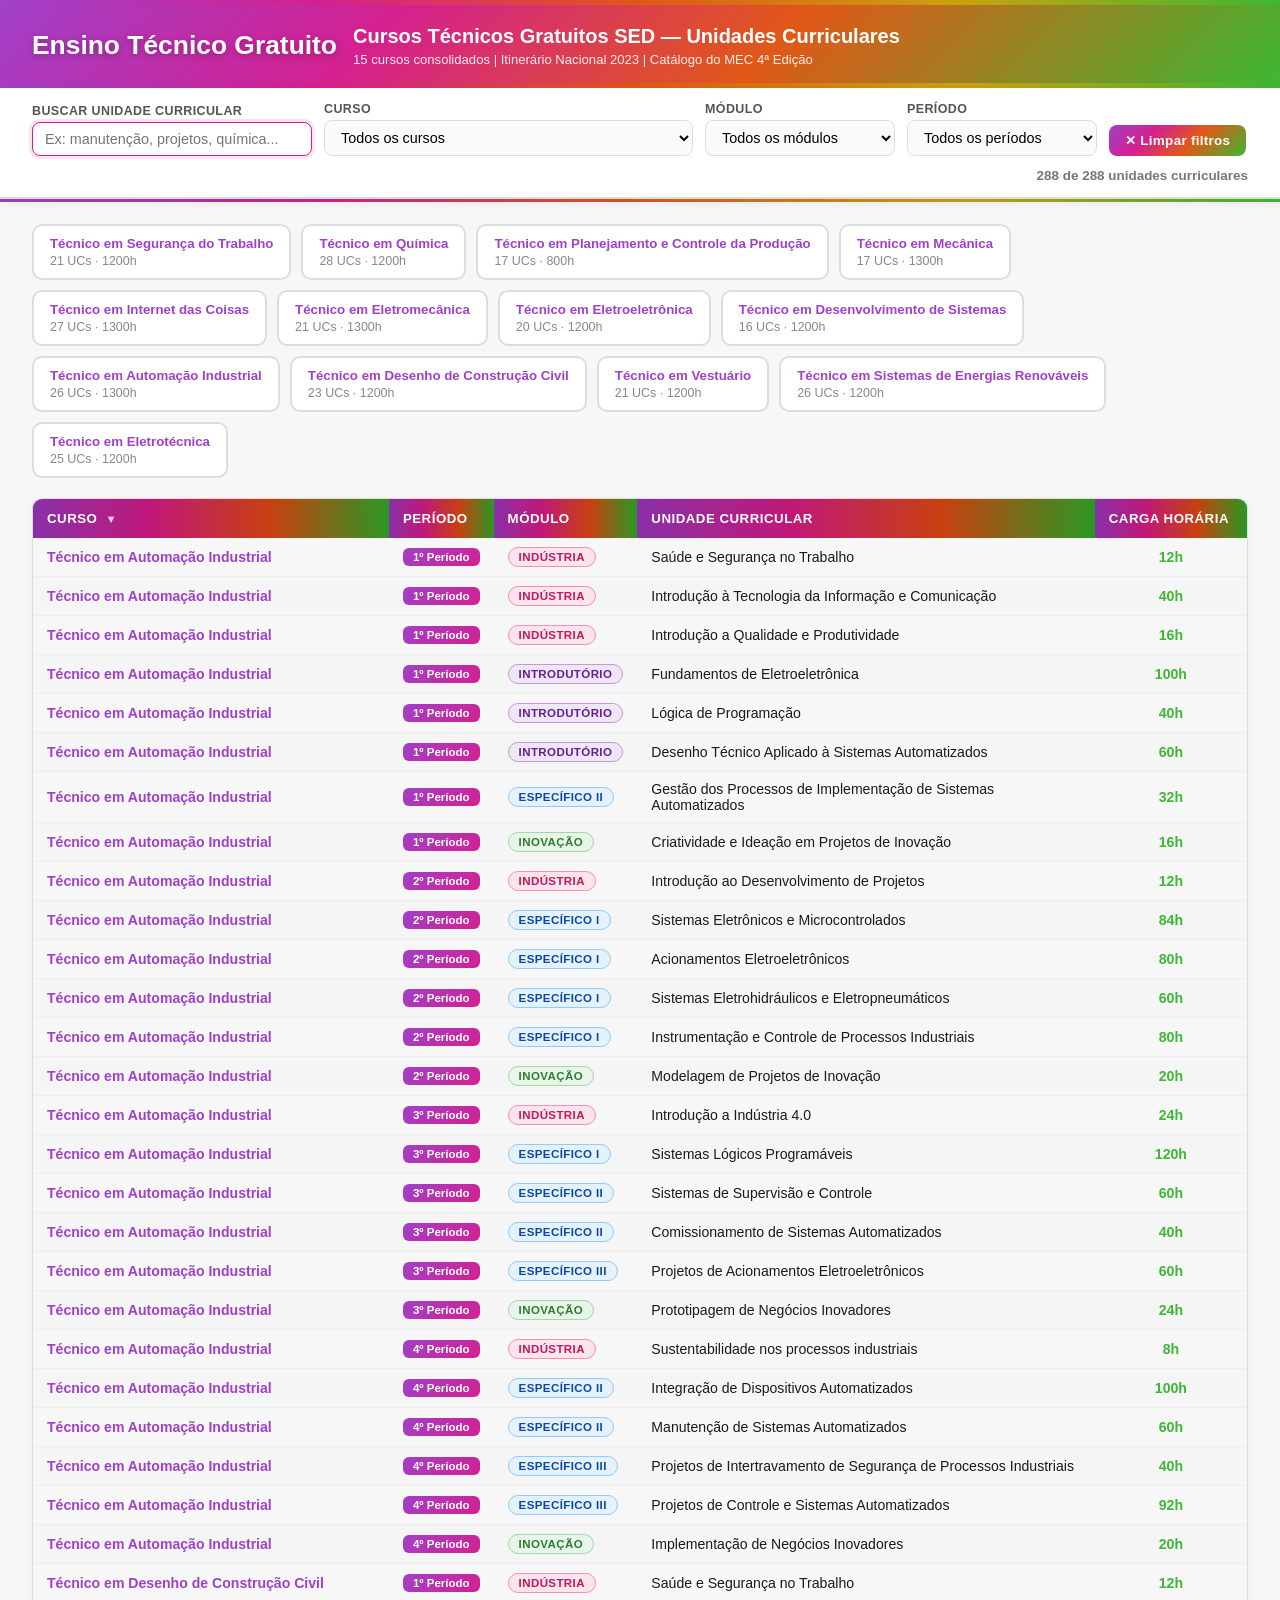
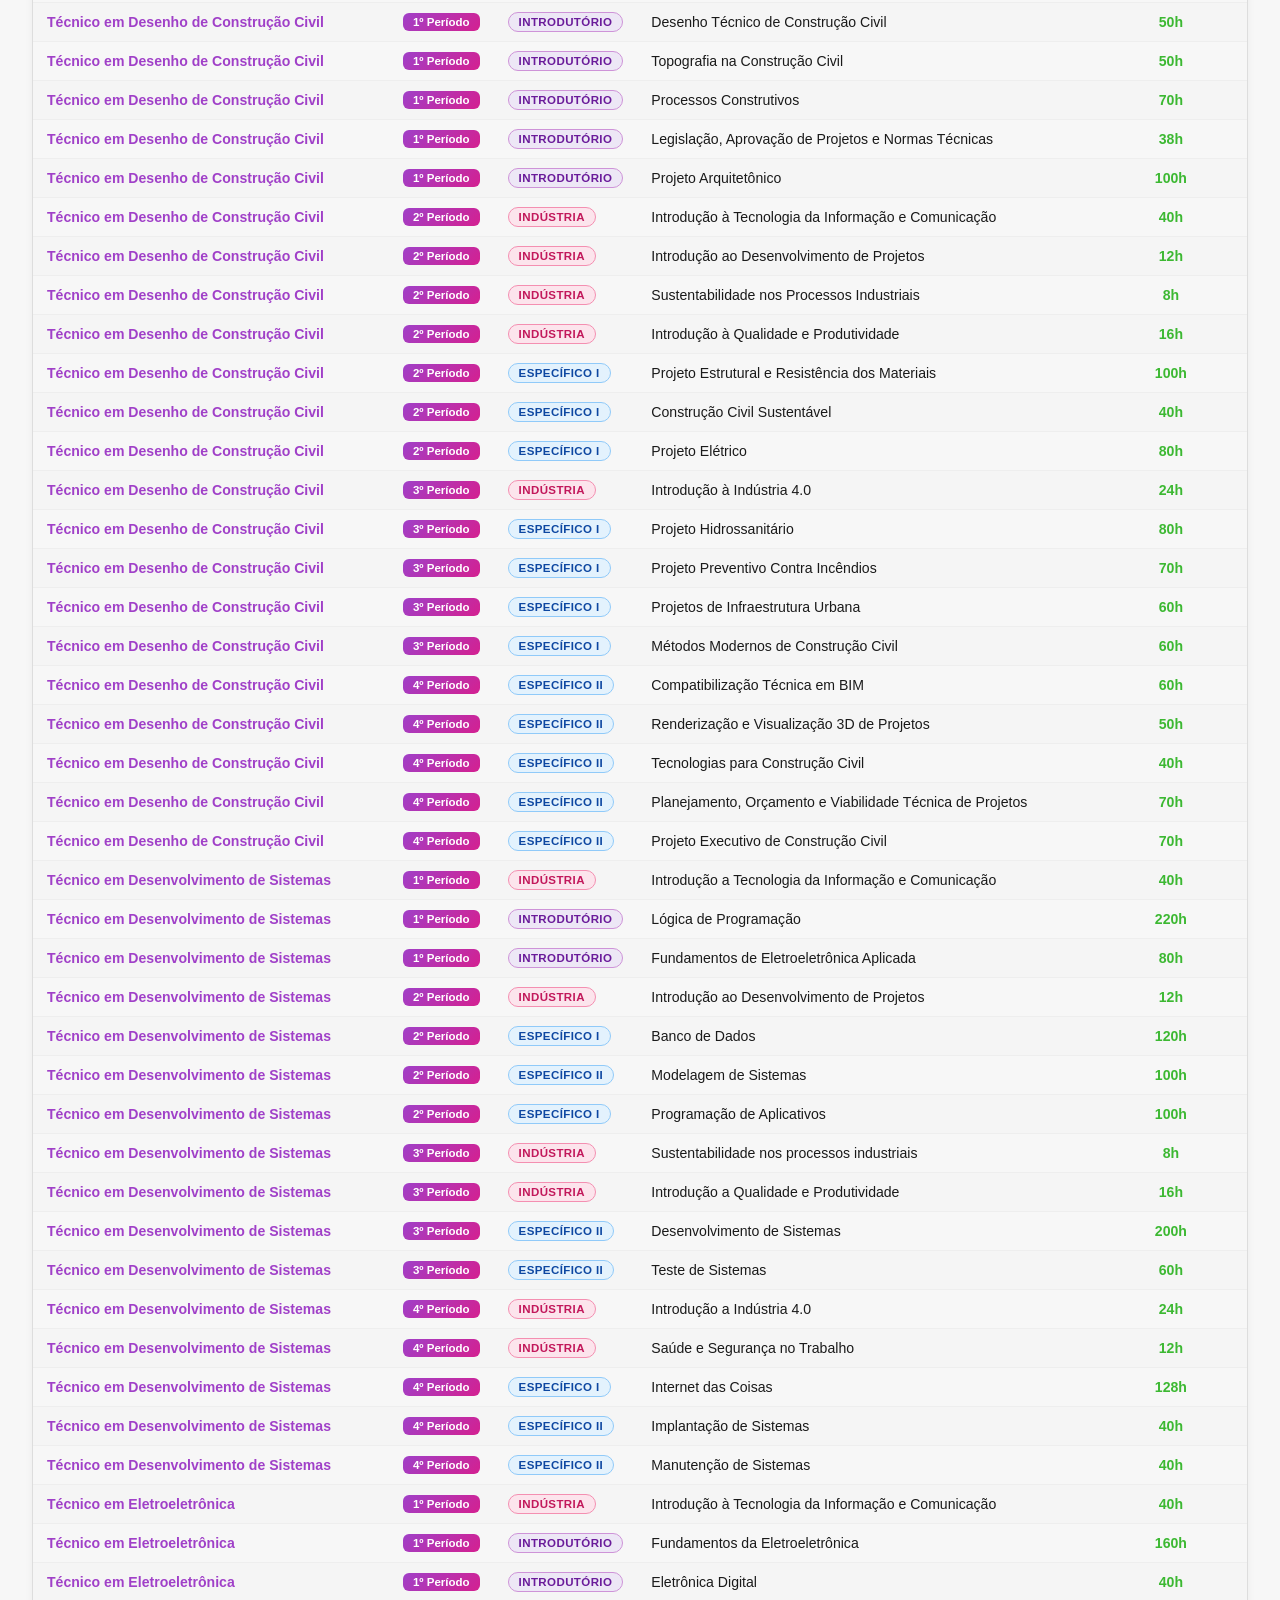
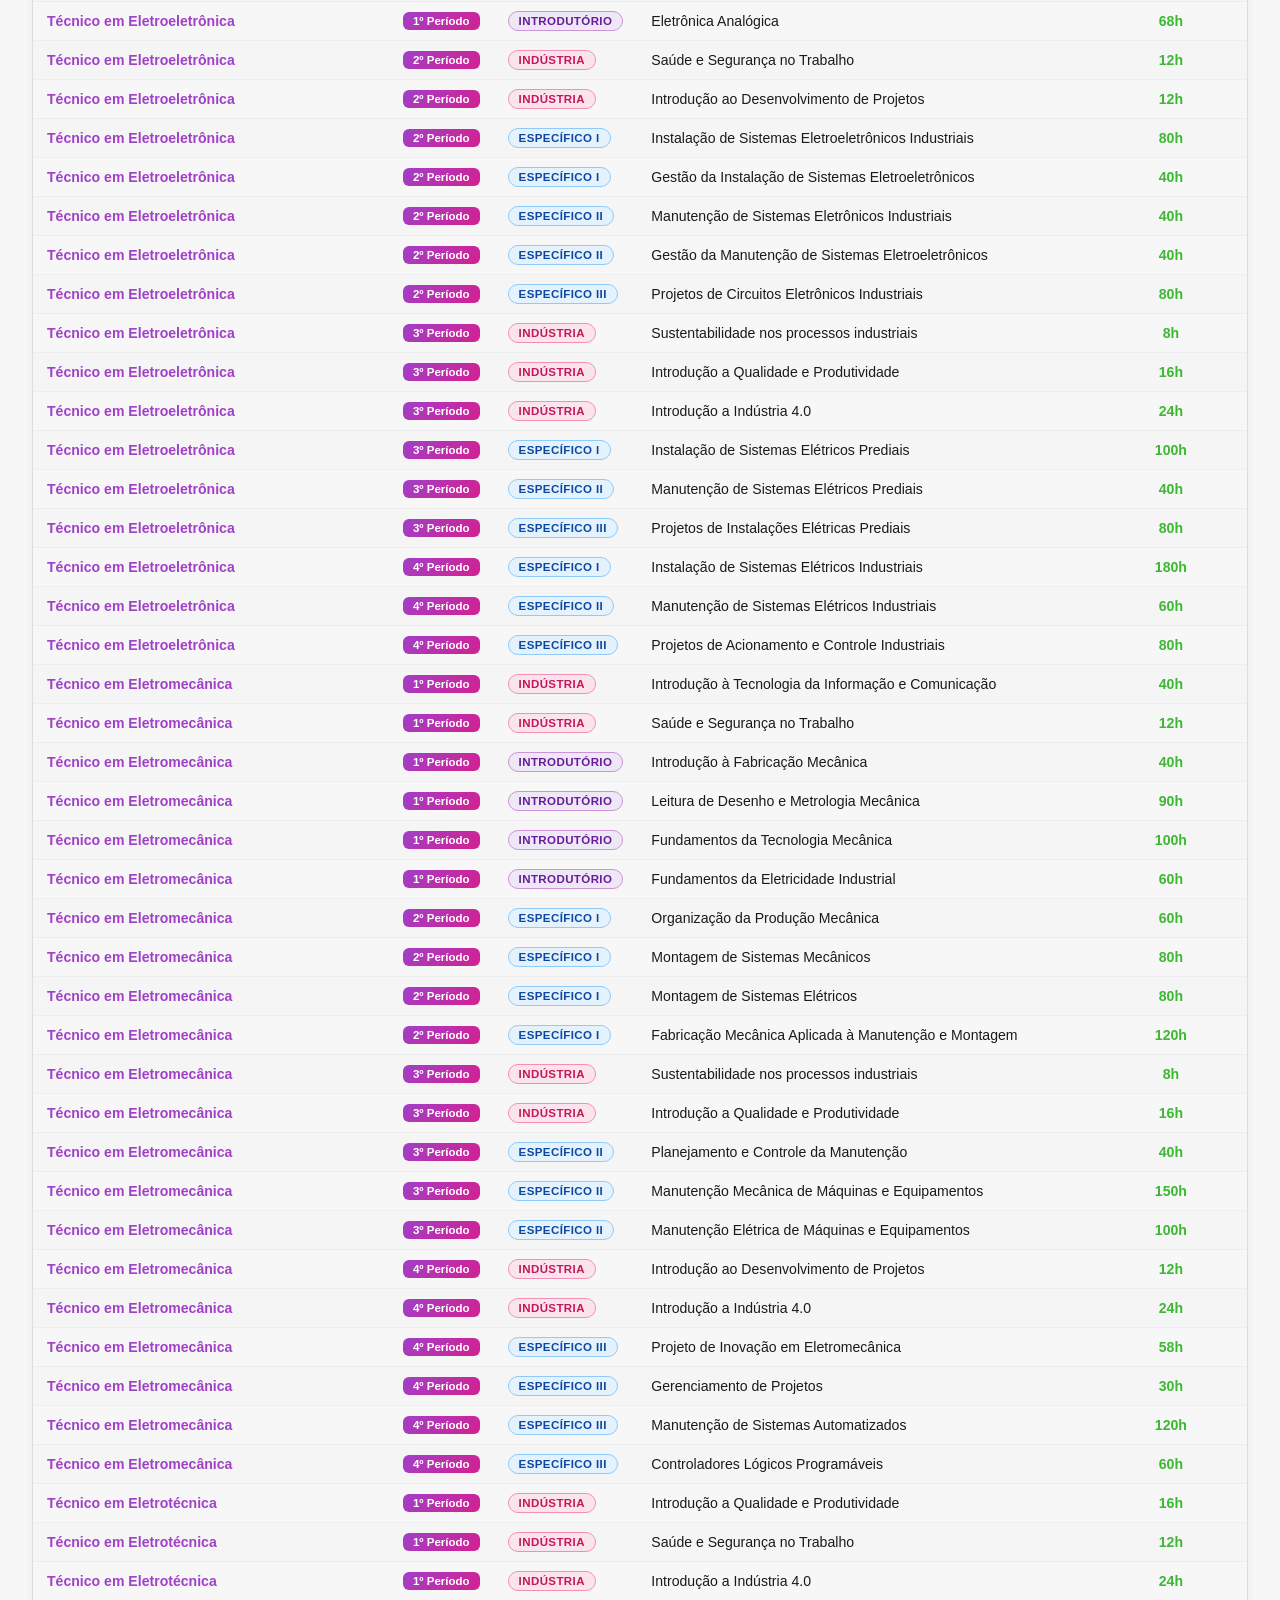
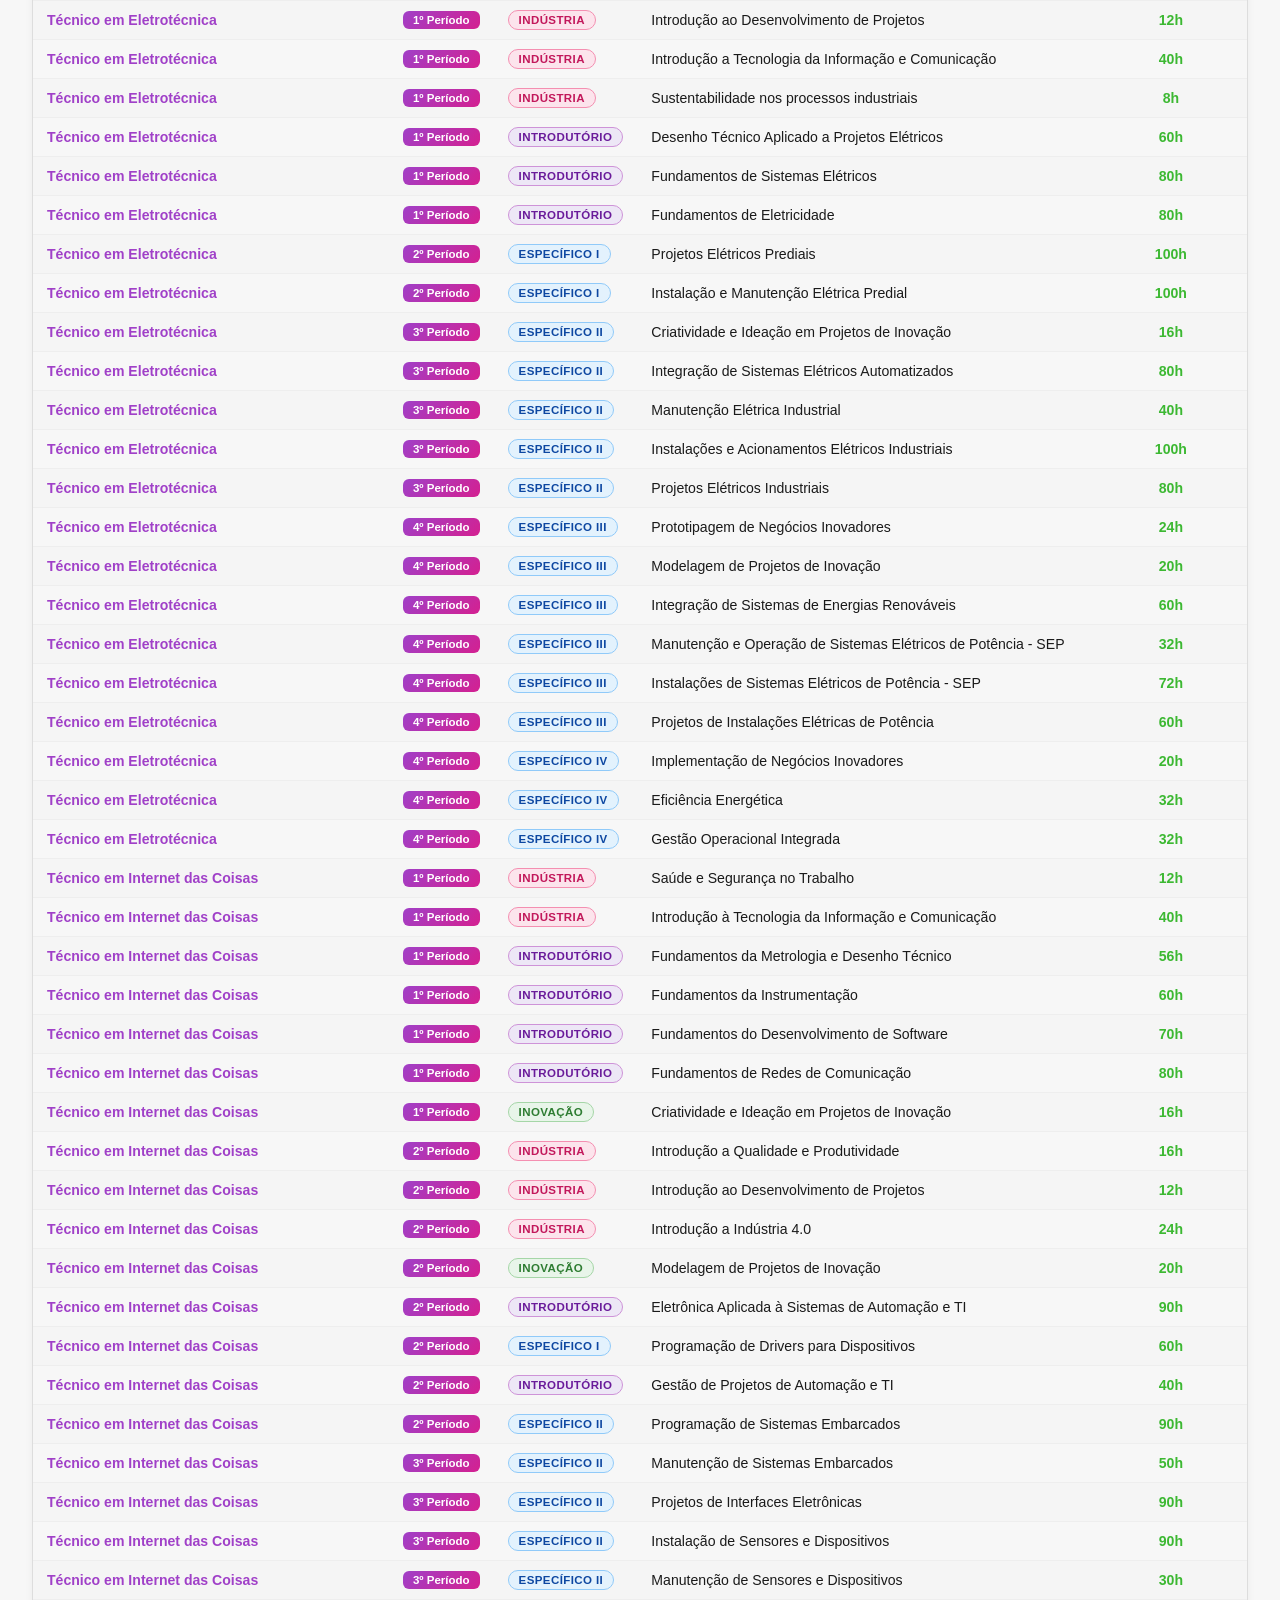
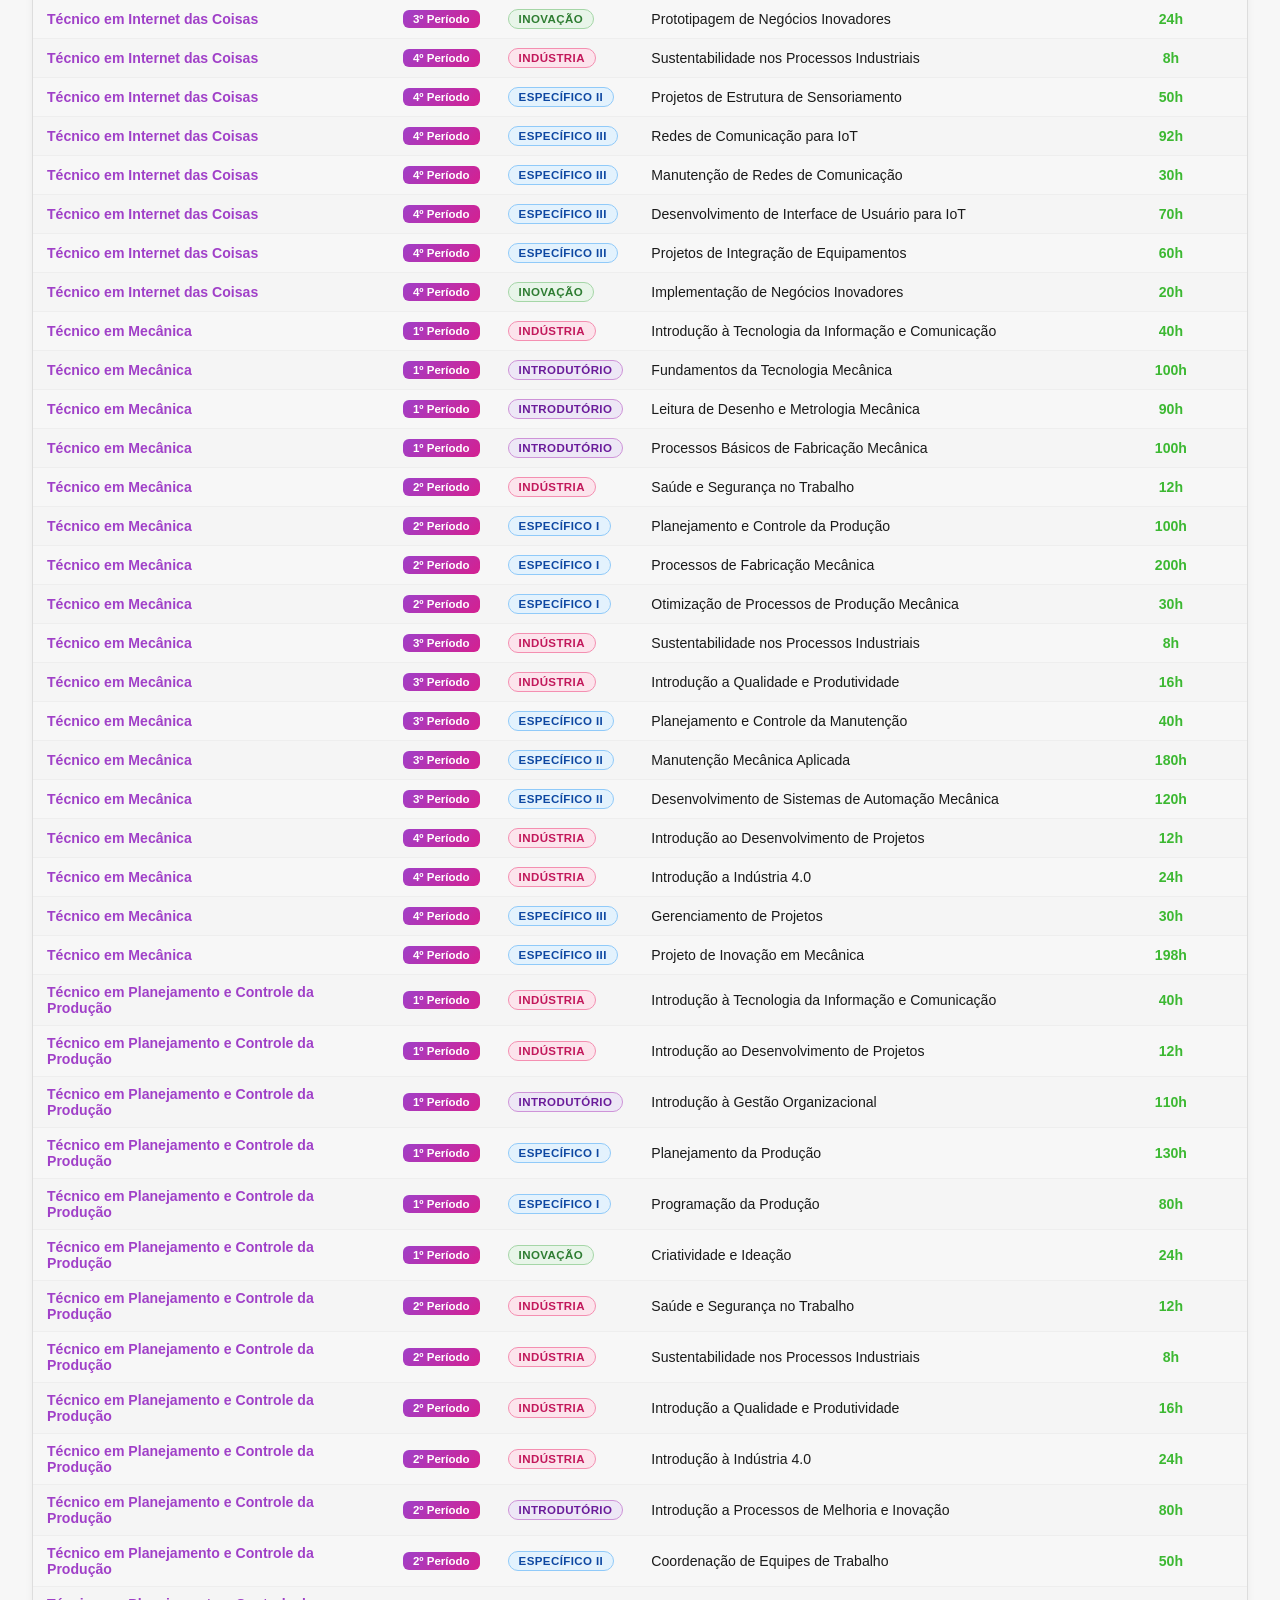
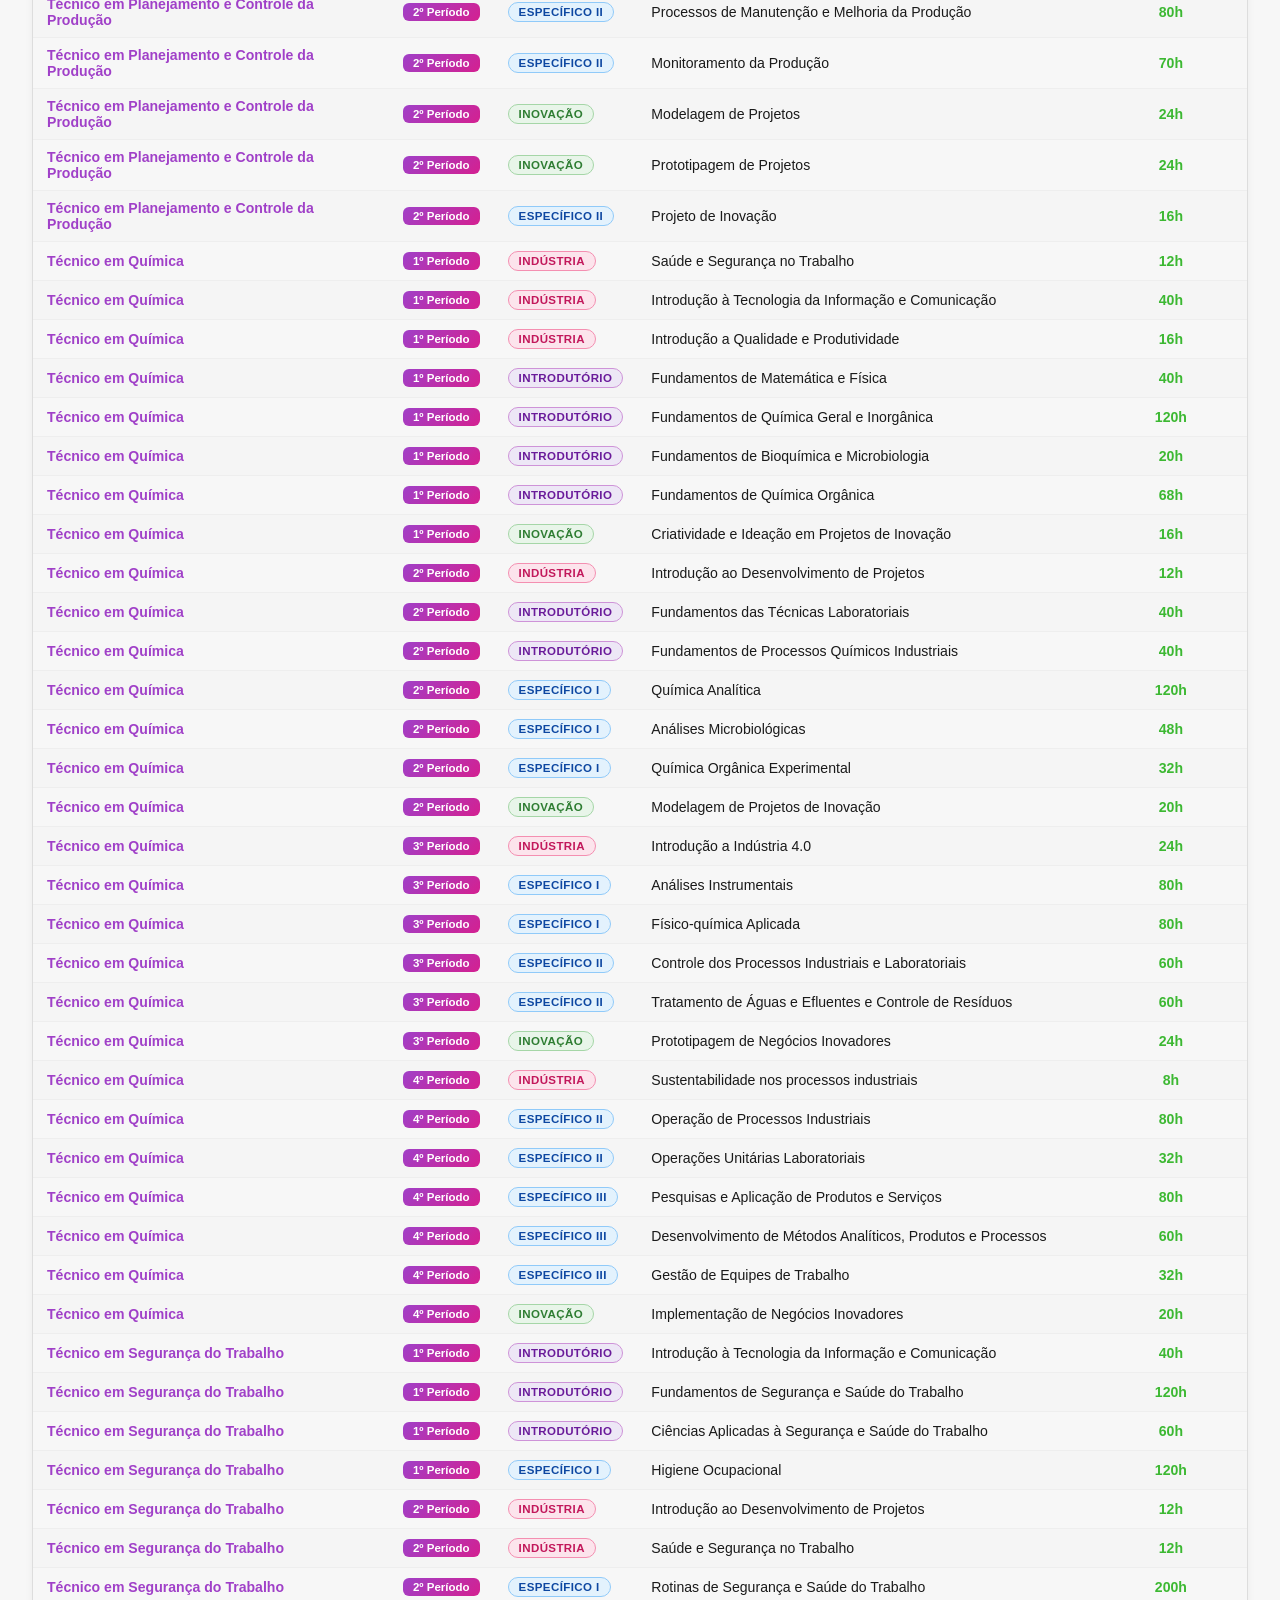
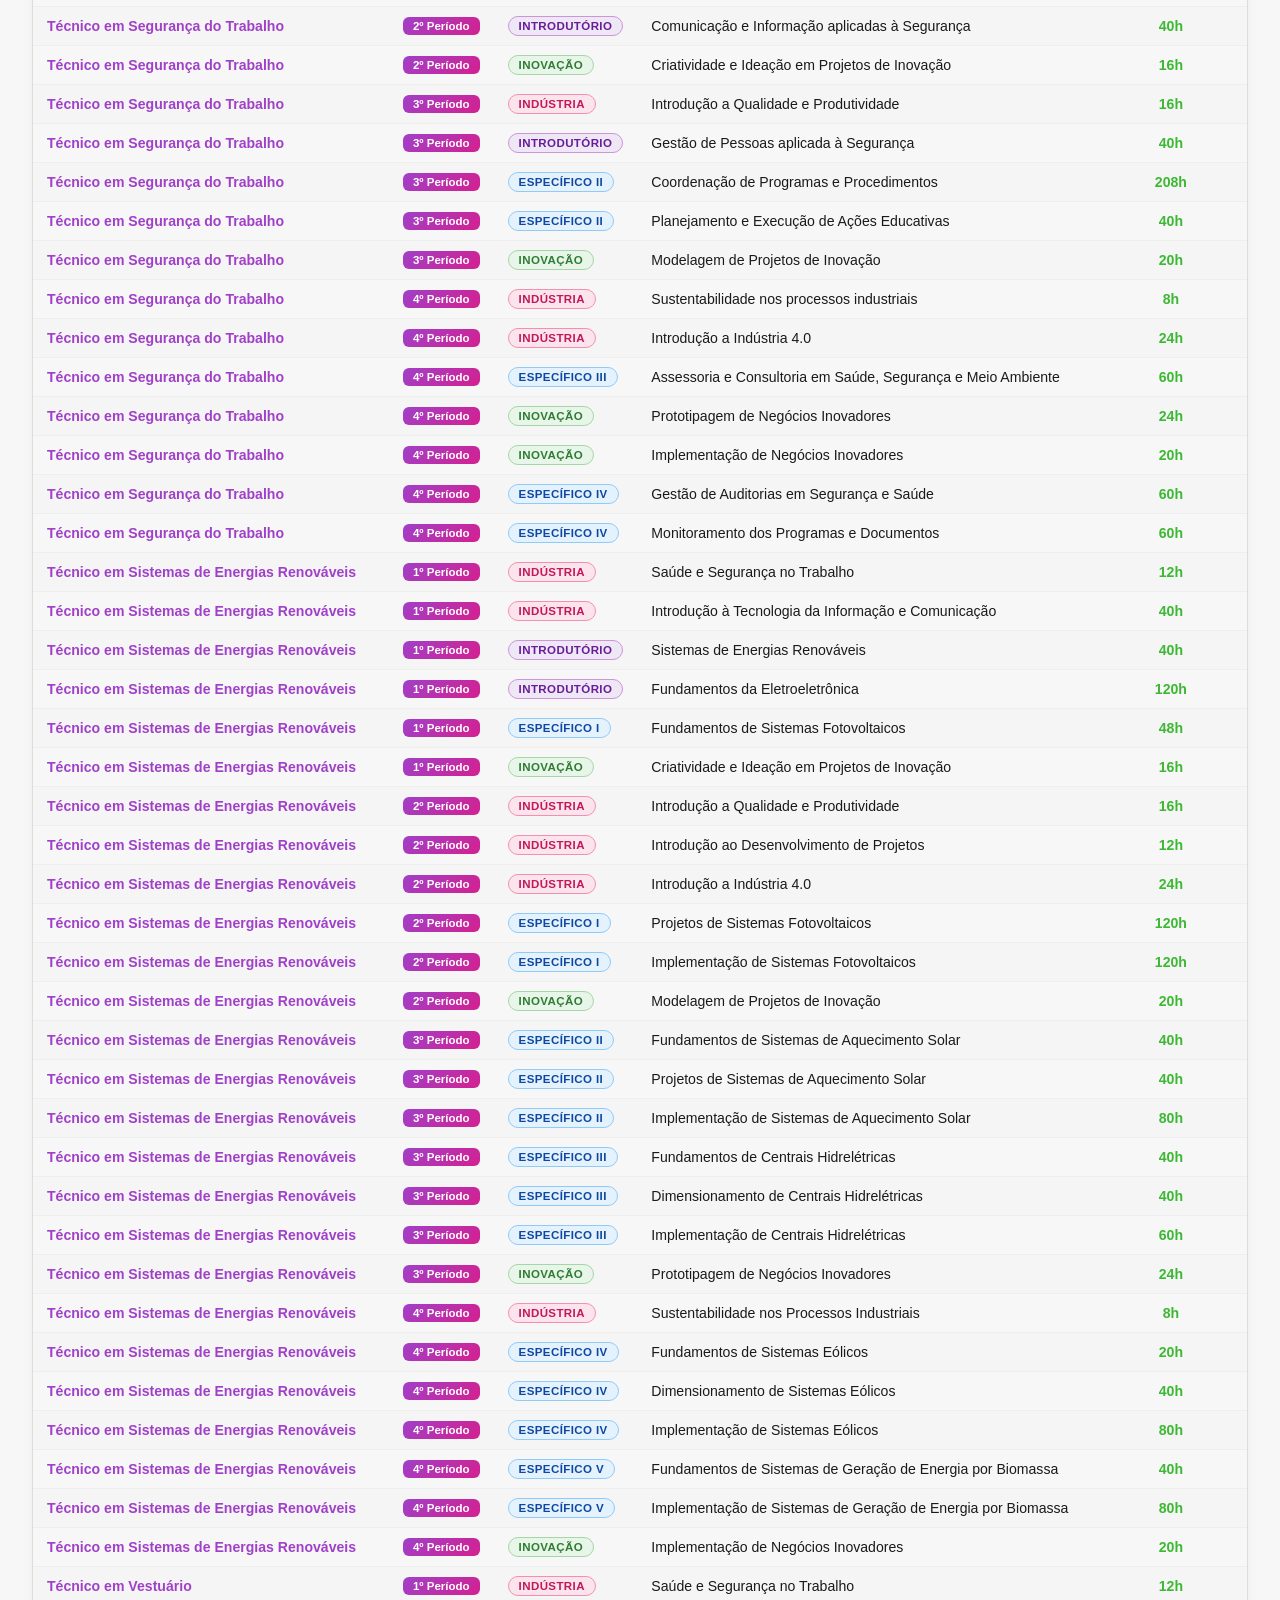
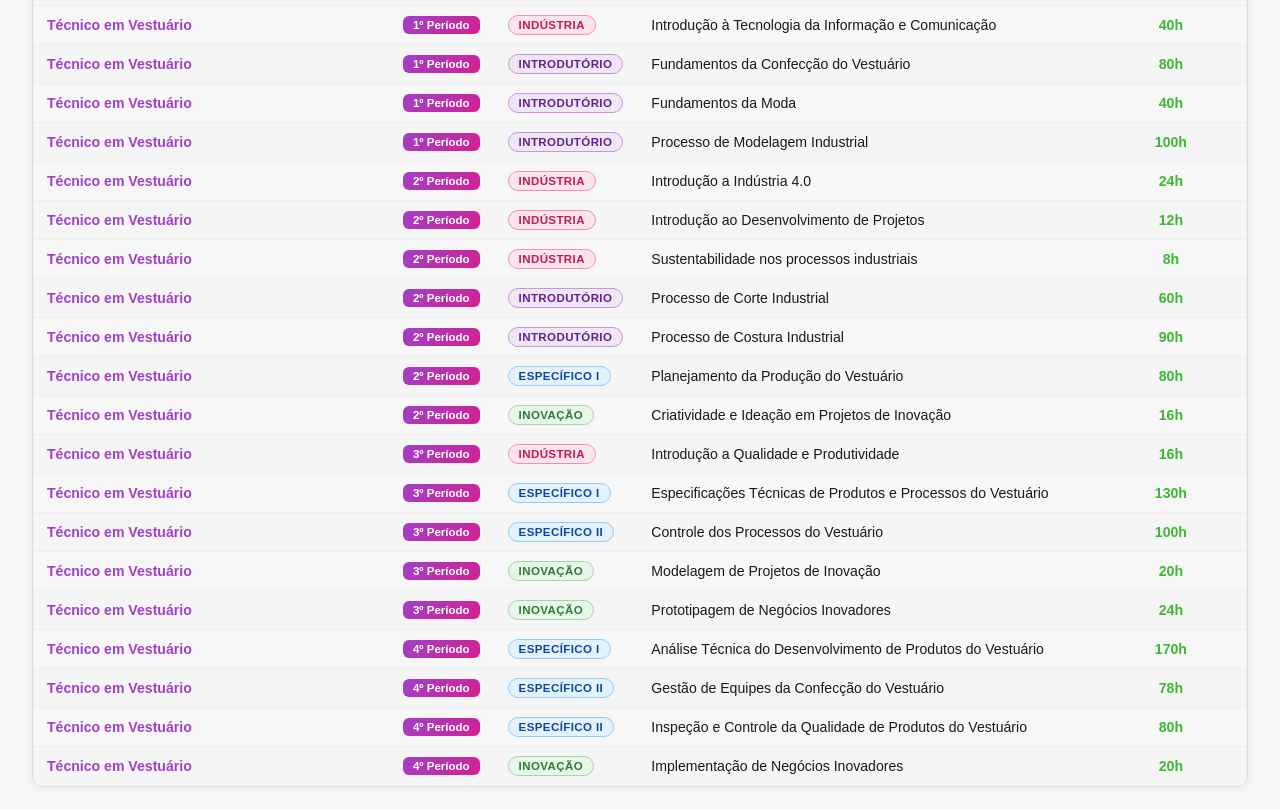
==== index.html @ 529e889a "Corrige filtro por modulo" ====
<!DOCTYPE html>
<html lang="pt-BR">
<head>
<meta charset="UTF-8">
<meta name="viewport" content="width=device-width, initial-scale=1.0">
<title>Cursos Técnicos Gratuitos SED SENAI — Unidades Curriculares</title>
<style>
  :root {
    --roxo:       #A040C8;
    --magenta:    #D42090;
    --laranja:    #E05818;
    --verde:      #3CB832;
    --verde-logo: #50E860;
    --grad: linear-gradient(135deg, #A040C8 0%, #D42090 30%, #E05818 60%, #3CB832 100%);
    --grad-h: linear-gradient(135deg, #8A30A8 0%, #B81878 30%, #C04010 60%, #2A9824 100%);
    --verde-claro: #EDFBEE;
    --cinza:      #F5F5F5;
    --borda:      #DDD;
    --texto:      #1A1A1A;
  }

  * { box-sizing: border-box; margin: 0; padding: 0; }
  body { font-family: 'Segoe UI', Arial, sans-serif; background: #F7F7F7; color: var(--texto); }

  /* ── Header com gradiente Ensino Técnico Gratuito ── */
  header {
    background: var(--grad);
    color: #fff;
    padding: 0;
  }
  .header-inner {
    padding: 18px 32px 16px;
    display: flex;
    align-items: center;
    gap: 16px;
  }
  .logo-catec {
    font-size: 1.65rem;
    font-weight: 900;
    letter-spacing: 0;
    text-shadow: 0 2px 6px rgba(0,0,0,0.25);
    color: #fff;
  }
  header h1 { font-size: 1.25rem; font-weight: 700; line-height: 1.3; }
  header p  { font-size: 0.82rem; opacity: 0.9; margin-top: 3px; }
  .header-faixa {
    height: 5px;
    background: linear-gradient(90deg, #A040C8, #D42090, #E05818, #CDA010, #3CB832);
  }

  /* ── Barra de controles ── */
  .controles {
    background: #fff;
    border-bottom: 2px solid var(--borda);
    padding: 14px 32px;
    display: flex;
    flex-wrap: wrap;
    gap: 12px;
    align-items: flex-end;
    position: sticky;
    top: 0;
    z-index: 100;
    box-shadow: 0 3px 10px rgba(0,0,0,0.08);
  }
  .controles input, .controles select {
    padding: 8px 12px;
    border: 1.5px solid var(--borda);
    border-radius: 8px;
    font-size: 0.9rem;
    outline: none;
    transition: border 0.2s, box-shadow 0.2s;
    background: #FAFAFA;
  }
  .controles input:focus, .controles select:focus {
    border-color: var(--magenta);
    box-shadow: 0 0 0 3px rgba(212,32,144,0.12);
    background: #fff;
  }
  .controles input { width: 280px; }
  .controles select { min-width: 190px; }
  .controles label { font-size: 0.78rem; color: #555; font-weight: 700; display: flex; flex-direction: column; gap: 4px; text-transform: uppercase; letter-spacing: 0.4px; }
  #contador { margin-left: auto; font-size: 0.84rem; color: #777; white-space: nowrap; font-weight: 600; }
  #btn-limpar {
    padding: 8px 16px;
    background: var(--grad);
    border: none;
    border-radius: 8px;
    cursor: pointer;
    font-size: 0.84rem;
    color: #fff;
    font-weight: 700;
    letter-spacing: 0.3px;
    transition: opacity 0.2s;
    align-self: flex-end;
  }
  #btn-limpar:hover { opacity: 0.85; }

  /* ── Conteúdo ── */
  .conteudo { padding: 22px 32px; }

  /* ── Tabela ── */
  .tabela-wrapper { overflow-x: auto; border-radius: 10px; border: 1px solid var(--borda); box-shadow: 0 2px 8px rgba(0,0,0,0.05); }
  table { width: 100%; border-collapse: collapse; font-size: 0.88rem; }
  thead th {
    background: linear-gradient(90deg, #8A30A8, #C01878, #C84010, #2A9824);
    color: #fff;
    padding: 12px 14px;
    text-align: left;
    font-weight: 700;
    white-space: nowrap;
    cursor: pointer;
    user-select: none;
    font-size: 0.83rem;
    text-transform: uppercase;
    letter-spacing: 0.5px;
  }
  thead th:hover { filter: brightness(1.15); }
  thead th .seta { font-size: 0.7rem; margin-left: 4px; opacity: 0.8; }
  tbody tr { border-bottom: 1px solid #EEE; transition: background 0.15s; }
  tbody tr:nth-child(even) { background: var(--cinza); }
  tbody tr:hover { background: var(--verde-claro); }
  td { padding: 9px 14px; vertical-align: middle; }

  /* ── Badges de módulo ── */
  .badge-modulo {
    display: inline-block;
    padding: 3px 10px;
    border-radius: 20px;
    font-size: 0.72rem;
    font-weight: 700;
    white-space: nowrap;
    text-transform: uppercase;
    letter-spacing: 0.4px;
  }
  .mod-industria    { background: #FCE4EC; color: #C2185B; border: 1px solid #F48FB1; }
  .mod-introdutorio { background: #EDE7F6; color: #6A1B9A; border: 1px solid #CE93D8; }
  .mod-especifico   { background: #E3F2FD; color: #0D47A1; border: 1px solid #90CAF9; }
  .mod-inovacao     { background: #E8F5E9; color: #2E7D32; border: 1px solid #A5D6A7; }
  .mod-outro        { background: #ECEFF1; color: #37474F; border: 1px solid #B0BEC5; }

  /* ── Badge de período ── */
  .badge-periodo {
    display: inline-block;
    padding: 3px 10px;
    border-radius: 6px;
    font-size: 0.72rem;
    font-weight: 700;
    background: linear-gradient(135deg, #A040C8, #D42090);
    color: #fff;
    white-space: nowrap;
  }

  .link-curso { color: var(--roxo); text-decoration: none; font-weight: 700; }
  .link-curso:hover { color: var(--magenta); text-decoration: underline; }

  .horas { font-weight: 800; text-align: center; color: var(--verde); }

  .nenhum { text-align: center; padding: 48px; color: #AAA; font-size: 1rem; }

  /* ── Cards de cursos ── */
  .resumo-cursos { display: flex; flex-wrap: wrap; gap: 10px; margin-bottom: 20px; }
  .card-curso {
    background: #fff;
    border: 2px solid var(--borda);
    border-radius: 10px;
    padding: 10px 16px;
    font-size: 0.82rem;
    display: flex;
    flex-direction: column;
    gap: 3px;
    cursor: pointer;
    transition: border 0.2s, box-shadow 0.2s, transform 0.15s;
  }
  .card-curso:hover {
    border-color: var(--magenta);
    box-shadow: 0 3px 12px rgba(212,32,144,0.18);
    transform: translateY(-1px);
  }
  .card-curso.ativo {
    border-color: var(--verde);
    background: var(--verde-claro);
    box-shadow: 0 3px 12px rgba(60,184,50,0.20);
  }
  .card-curso .nome-curso { font-weight: 800; color: var(--roxo); font-size: 0.83rem; }
  .card-curso.ativo .nome-curso { color: var(--verde); }
  .card-curso .info-curso { color: #888; font-size: 0.78rem; }

  /* ── Faixa decorativa abaixo dos controles ── */
  .faixa-grad {
    height: 3px;
    background: linear-gradient(90deg, #A040C8, #D42090, #E05818, #CDA010, #3CB832);
  }

  @media (max-width: 700px) {
    .controles { padding: 12px 16px; }
    .controles input { width: 100%; }
    .conteudo { padding: 14px 16px; }
    .header-inner { padding: 14px 16px; }
    header h1 { font-size: 1rem; }
    .logo-catec { font-size: 1.5rem; }
  }
</style>
</head>
<body>

<header>
  <div class="header-faixa"></div>
  <div class="header-inner">
    <div class="logo-catec">Ensino Técnico Gratuito</div>
    <div>
      <h1>Cursos Técnicos Gratuitos SED — Unidades Curriculares</h1>
      <p>15 cursos consolidados | Itinerário Nacional 2023 | Catálogo do MEC 4ª Edição</p>
    </div>
  </div>
  <div class="header-faixa"></div>
</header>

<div class="controles">
  <label>
    Buscar unidade curricular
    <input type="text" id="busca" placeholder="Ex: manutenção, projetos, química..." autofocus>
  </label>
  <label>
    Curso
    <select id="filtro-curso">
      <option value="">Todos os cursos</option>
    </select>
  </label>
  <label>
    Módulo
    <select id="filtro-modulo">
      <option value="">Todos os módulos</option>
      <option value="Indústria">Indústria</option>
      <option value="Introdutório">Introdutório</option>
      <option value="Específico">Específico (I / II / III...)</option>
      <option value="Inovação">Inovação</option>
    </select>
  </label>
  <label>
    Período
    <select id="filtro-periodo">
      <option value="">Todos os períodos</option>
      <option value="1º Período">1º Período</option>
      <option value="2º Período">2º Período</option>
      <option value="3º Período">3º Período</option>
      <option value="4º Período">4º Período</option>
    </select>
  </label>
  <button id="btn-limpar">✕ Limpar filtros</button>
  <span id="contador"></span>
</div>
<div class="faixa-grad"></div>

<div class="conteudo">
  <div class="resumo-cursos" id="cards-cursos"></div>
  <div class="tabela-wrapper">
    <table id="tabela">
      <thead>
        <tr>
          <th data-col="curso">Curso <span class="seta">▼</span></th>
          <th data-col="periodo">Período <span class="seta"></span></th>
          <th data-col="modulo">Módulo <span class="seta"></span></th>
          <th data-col="nome">Unidade Curricular <span class="seta"></span></th>
          <th data-col="horas" style="text-align:center">Carga Horária <span class="seta"></span></th>
        </tr>
      </thead>
      <tbody id="corpo"></tbody>
    </table>
    <div class="nenhum" id="nenhum" style="display:none">Nenhuma unidade curricular encontrada com estes filtros.</div>
  </div>
</div>

<script>
const CURSOS = [
  {
    id: 1,
    nome: "Técnico em Segurança do Trabalho",
    url: "https://docs.google.com/spreadsheets/d/1JZ1beqpBW-YrQ4vqZt6rVBigeU36v-4YKqd2OVCyA0k/edit?gid=761283291#gid=761283291",
    totalHoras: 1200,
    unidades: [
      {periodo:"1º Período", modulo:"Introdutório", nome:"Introdução à Tecnologia da Informação e Comunicação", horas:40},
      {periodo:"1º Período", modulo:"Introdutório", nome:"Fundamentos de Segurança e Saúde do Trabalho", horas:120},
      {periodo:"1º Período", modulo:"Introdutório", nome:"Ciências Aplicadas à Segurança e Saúde do Trabalho", horas:60},
      {periodo:"1º Período", modulo:"Específico I", nome:"Higiene Ocupacional", horas:120},
      {periodo:"2º Período", modulo:"Indústria", nome:"Introdução ao Desenvolvimento de Projetos", horas:12},
      {periodo:"2º Período", modulo:"Indústria", nome:"Saúde e Segurança no Trabalho", horas:12},
      {periodo:"2º Período", modulo:"Específico I", nome:"Rotinas de Segurança e Saúde do Trabalho", horas:200},
      {periodo:"2º Período", modulo:"Introdutório", nome:"Comunicação e Informação aplicadas à Segurança", horas:40},
      {periodo:"2º Período", modulo:"Inovação", nome:"Criatividade e Ideação em Projetos de Inovação", horas:16},
      {periodo:"3º Período", modulo:"Indústria", nome:"Introdução a Qualidade e Produtividade", horas:16},
      {periodo:"3º Período", modulo:"Introdutório", nome:"Gestão de Pessoas aplicada à Segurança", horas:40},
      {periodo:"3º Período", modulo:"Específico II", nome:"Coordenação de Programas e Procedimentos", horas:208},
      {periodo:"3º Período", modulo:"Específico II", nome:"Planejamento e Execução de Ações Educativas", horas:40},
      {periodo:"3º Período", modulo:"Inovação", nome:"Modelagem de Projetos de Inovação", horas:20},
      {periodo:"4º Período", modulo:"Indústria", nome:"Sustentabilidade nos processos industriais", horas:8},
      {periodo:"4º Período", modulo:"Indústria", nome:"Introdução a Indústria 4.0", horas:24},
      {periodo:"4º Período", modulo:"Específico III", nome:"Assessoria e Consultoria em Saúde, Segurança e Meio Ambiente", horas:60},
      {periodo:"4º Período", modulo:"Inovação", nome:"Prototipagem de Negócios Inovadores", horas:24},
      {periodo:"4º Período", modulo:"Inovação", nome:"Implementação de Negócios Inovadores", horas:20},
      {periodo:"4º Período", modulo:"Específico IV", nome:"Gestão de Auditorias em Segurança e Saúde", horas:60},
      {periodo:"4º Período", modulo:"Específico IV", nome:"Monitoramento dos Programas e Documentos", horas:60},
    ]
  },
  {
    id: 2,
    nome: "Técnico em Química",
    url: "https://docs.google.com/spreadsheets/d/151Rf2o_K5QyIGThgoLf_YZVeyHDQrrtO/edit?gid=1197597338#gid=1197597338",
    totalHoras: 1200,
    unidades: [
      {periodo:"1º Período", modulo:"Indústria", nome:"Saúde e Segurança no Trabalho", horas:12},
      {periodo:"1º Período", modulo:"Indústria", nome:"Introdução à Tecnologia da Informação e Comunicação", horas:40},
      {periodo:"1º Período", modulo:"Indústria", nome:"Introdução a Qualidade e Produtividade", horas:16},
      {periodo:"1º Período", modulo:"Introdutório", nome:"Fundamentos de Matemática e Física", horas:40},
      {periodo:"1º Período", modulo:"Introdutório", nome:"Fundamentos de Química Geral e Inorgânica", horas:120},
      {periodo:"1º Período", modulo:"Introdutório", nome:"Fundamentos de Bioquímica e Microbiologia", horas:20},
      {periodo:"1º Período", modulo:"Introdutório", nome:"Fundamentos de Química Orgânica", horas:68},
      {periodo:"1º Período", modulo:"Inovação", nome:"Criatividade e Ideação em Projetos de Inovação", horas:16},
      {periodo:"2º Período", modulo:"Indústria", nome:"Introdução ao Desenvolvimento de Projetos", horas:12},
      {periodo:"2º Período", modulo:"Introdutório", nome:"Fundamentos das Técnicas Laboratoriais", horas:40},
      {periodo:"2º Período", modulo:"Introdutório", nome:"Fundamentos de Processos Químicos Industriais", horas:40},
      {periodo:"2º Período", modulo:"Específico I", nome:"Química Analítica", horas:120},
      {periodo:"2º Período", modulo:"Específico I", nome:"Análises Microbiológicas", horas:48},
      {periodo:"2º Período", modulo:"Específico I", nome:"Química Orgânica Experimental", horas:32},
      {periodo:"2º Período", modulo:"Inovação", nome:"Modelagem de Projetos de Inovação", horas:20},
      {periodo:"3º Período", modulo:"Indústria", nome:"Introdução a Indústria 4.0", horas:24},
      {periodo:"3º Período", modulo:"Específico I", nome:"Análises Instrumentais", horas:80},
      {periodo:"3º Período", modulo:"Específico I", nome:"Físico-química Aplicada", horas:80},
      {periodo:"3º Período", modulo:"Específico II", nome:"Controle dos Processos Industriais e Laboratoriais", horas:60},
      {periodo:"3º Período", modulo:"Específico II", nome:"Tratamento de Águas e Efluentes e Controle de Resíduos", horas:60},
      {periodo:"3º Período", modulo:"Inovação", nome:"Prototipagem de Negócios Inovadores", horas:24},
      {periodo:"4º Período", modulo:"Indústria", nome:"Sustentabilidade nos processos industriais", horas:8},
      {periodo:"4º Período", modulo:"Específico II", nome:"Operação de Processos Industriais", horas:80},
      {periodo:"4º Período", modulo:"Específico II", nome:"Operações Unitárias Laboratoriais", horas:32},
      {periodo:"4º Período", modulo:"Específico III", nome:"Pesquisas e Aplicação de Produtos e Serviços", horas:80},
      {periodo:"4º Período", modulo:"Específico III", nome:"Desenvolvimento de Métodos Analíticos, Produtos e Processos", horas:60},
      {periodo:"4º Período", modulo:"Específico III", nome:"Gestão de Equipes de Trabalho", horas:32},
      {periodo:"4º Período", modulo:"Inovação", nome:"Implementação de Negócios Inovadores", horas:20},
    ]
  },
  {
    id: 3,
    nome: "Técnico em Planejamento e Controle da Produção",
    url: "https://docs.google.com/spreadsheets/d/1T6_3zP3e2kP9egutTaX-Cpt9gAYbcUnb/edit?gid=864973143#gid=864973143",
    totalHoras: 800,
    unidades: [
      {periodo:"1º Período", modulo:"Indústria", nome:"Introdução à Tecnologia da Informação e Comunicação", horas:40},
      {periodo:"1º Período", modulo:"Indústria", nome:"Introdução ao Desenvolvimento de Projetos", horas:12},
      {periodo:"1º Período", modulo:"Introdutório", nome:"Introdução à Gestão Organizacional", horas:110},
      {periodo:"1º Período", modulo:"Específico I", nome:"Planejamento da Produção", horas:130},
      {periodo:"1º Período", modulo:"Específico I", nome:"Programação da Produção", horas:80},
      {periodo:"1º Período", modulo:"Inovação", nome:"Criatividade e Ideação", horas:24},
      {periodo:"2º Período", modulo:"Indústria", nome:"Saúde e Segurança no Trabalho", horas:12},
      {periodo:"2º Período", modulo:"Indústria", nome:"Sustentabilidade nos Processos Industriais", horas:8},
      {periodo:"2º Período", modulo:"Indústria", nome:"Introdução a Qualidade e Produtividade", horas:16},
      {periodo:"2º Período", modulo:"Indústria", nome:"Introdução à Indústria 4.0", horas:24},
      {periodo:"2º Período", modulo:"Introdutório", nome:"Introdução a Processos de Melhoria e Inovação", horas:80},
      {periodo:"2º Período", modulo:"Específico II", nome:"Coordenação de Equipes de Trabalho", horas:50},
      {periodo:"2º Período", modulo:"Específico II", nome:"Processos de Manutenção e Melhoria da Produção", horas:80},
      {periodo:"2º Período", modulo:"Específico II", nome:"Monitoramento da Produção", horas:70},
      {periodo:"2º Período", modulo:"Inovação", nome:"Modelagem de Projetos", horas:24},
      {periodo:"2º Período", modulo:"Inovação", nome:"Prototipagem de Projetos", horas:24},
      {periodo:"2º Período", modulo:"Específico II", nome:"Projeto de Inovação", horas:16},
    ]
  },
  {
    id: 4,
    nome: "Técnico em Mecânica",
    url: "https://docs.google.com/spreadsheets/d/14z9ON8oCeyR0hnoYrq5khnzBstDCPpNUuWMWf3VE9Lk/edit?gid=1665895943#gid=1665895943",
    totalHoras: 1300,
    unidades: [
      {periodo:"1º Período", modulo:"Indústria", nome:"Introdução à Tecnologia da Informação e Comunicação", horas:40},
      {periodo:"1º Período", modulo:"Introdutório", nome:"Fundamentos da Tecnologia Mecânica", horas:100},
      {periodo:"1º Período", modulo:"Introdutório", nome:"Leitura de Desenho e Metrologia Mecânica", horas:90},
      {periodo:"1º Período", modulo:"Introdutório", nome:"Processos Básicos de Fabricação Mecânica", horas:100},
      {periodo:"2º Período", modulo:"Indústria", nome:"Saúde e Segurança no Trabalho", horas:12},
      {periodo:"2º Período", modulo:"Específico I", nome:"Planejamento e Controle da Produção", horas:100},
      {periodo:"2º Período", modulo:"Específico I", nome:"Processos de Fabricação Mecânica", horas:200},
      {periodo:"2º Período", modulo:"Específico I", nome:"Otimização de Processos de Produção Mecânica", horas:30},
      {periodo:"3º Período", modulo:"Indústria", nome:"Sustentabilidade nos Processos Industriais", horas:8},
      {periodo:"3º Período", modulo:"Indústria", nome:"Introdução a Qualidade e Produtividade", horas:16},
      {periodo:"3º Período", modulo:"Específico II", nome:"Planejamento e Controle da Manutenção", horas:40},
      {periodo:"3º Período", modulo:"Específico II", nome:"Manutenção Mecânica Aplicada", horas:180},
      {periodo:"3º Período", modulo:"Específico II", nome:"Desenvolvimento de Sistemas de Automação Mecânica", horas:120},
      {periodo:"4º Período", modulo:"Indústria", nome:"Introdução ao Desenvolvimento de Projetos", horas:12},
      {periodo:"4º Período", modulo:"Indústria", nome:"Introdução a Indústria 4.0", horas:24},
      {periodo:"4º Período", modulo:"Específico III", nome:"Gerenciamento de Projetos", horas:30},
      {periodo:"4º Período", modulo:"Específico III", nome:"Projeto de Inovação em Mecânica", horas:198},
    ]
  },
  {
    id: 5,
    nome: "Técnico em Internet das Coisas",
    url: "https://docs.google.com/spreadsheets/d/1v7_ME7K6QiaqhwxJZ94TZ0fPPKibhL5PGARk6Jo7JpU/edit?gid=39094474#gid=39094474",
    totalHoras: 1300,
    unidades: [
      {periodo:"1º Período", modulo:"Indústria", nome:"Saúde e Segurança no Trabalho", horas:12},
      {periodo:"1º Período", modulo:"Indústria", nome:"Introdução à Tecnologia da Informação e Comunicação", horas:40},
      {periodo:"1º Período", modulo:"Introdutório", nome:"Fundamentos da Metrologia e Desenho Técnico", horas:56},
      {periodo:"1º Período", modulo:"Introdutório", nome:"Fundamentos da Instrumentação", horas:60},
      {periodo:"1º Período", modulo:"Introdutório", nome:"Fundamentos do Desenvolvimento de Software", horas:70},
      {periodo:"1º Período", modulo:"Introdutório", nome:"Fundamentos de Redes de Comunicação", horas:80},
      {periodo:"1º Período", modulo:"Inovação", nome:"Criatividade e Ideação em Projetos de Inovação", horas:16},
      {periodo:"2º Período", modulo:"Indústria", nome:"Introdução a Qualidade e Produtividade", horas:16},
      {periodo:"2º Período", modulo:"Indústria", nome:"Introdução ao Desenvolvimento de Projetos", horas:12},
      {periodo:"2º Período", modulo:"Indústria", nome:"Introdução a Indústria 4.0", horas:24},
      {periodo:"2º Período", modulo:"Inovação", nome:"Modelagem de Projetos de Inovação", horas:20},
      {periodo:"2º Período", modulo:"Introdutório", nome:"Eletrônica Aplicada à Sistemas de Automação e TI", horas:90},
      {periodo:"2º Período", modulo:"Específico I", nome:"Programação de Drivers para Dispositivos", horas:60},
      {periodo:"2º Período", modulo:"Introdutório", nome:"Gestão de Projetos de Automação e TI", horas:40},
      {periodo:"2º Período", modulo:"Específico II", nome:"Programação de Sistemas Embarcados", horas:90},
      {periodo:"3º Período", modulo:"Específico II", nome:"Manutenção de Sistemas Embarcados", horas:50},
      {periodo:"3º Período", modulo:"Específico II", nome:"Projetos de Interfaces Eletrônicas", horas:90},
      {periodo:"3º Período", modulo:"Específico II", nome:"Instalação de Sensores e Dispositivos", horas:90},
      {periodo:"3º Período", modulo:"Específico II", nome:"Manutenção de Sensores e Dispositivos", horas:30},
      {periodo:"3º Período", modulo:"Inovação", nome:"Prototipagem de Negócios Inovadores", horas:24},
      {periodo:"4º Período", modulo:"Indústria", nome:"Sustentabilidade nos Processos Industriais", horas:8},
      {periodo:"4º Período", modulo:"Específico II", nome:"Projetos de Estrutura de Sensoriamento", horas:50},
      {periodo:"4º Período", modulo:"Específico III", nome:"Redes de Comunicação para IoT", horas:92},
      {periodo:"4º Período", modulo:"Específico III", nome:"Manutenção de Redes de Comunicação", horas:30},
      {periodo:"4º Período", modulo:"Específico III", nome:"Desenvolvimento de Interface de Usuário para IoT", horas:70},
      {periodo:"4º Período", modulo:"Específico III", nome:"Projetos de Integração de Equipamentos", horas:60},
      {periodo:"4º Período", modulo:"Inovação", nome:"Implementação de Negócios Inovadores", horas:20},
    ]
  },
  {
    id: 8,
    nome: "Técnico em Eletromecânica",
    url: "https://docs.google.com/spreadsheets/d/1qFcj9BVR3TWUGKzYUdLdp5lNn2kzZo64w6zdMNNMmI8/edit?gid=761283291#gid=761283291",
    totalHoras: 1300,
    unidades: [
      {periodo:"1º Período", modulo:"Indústria", nome:"Introdução à Tecnologia da Informação e Comunicação", horas:40},
      {periodo:"1º Período", modulo:"Indústria", nome:"Saúde e Segurança no Trabalho", horas:12},
      {periodo:"1º Período", modulo:"Introdutório", nome:"Introdução à Fabricação Mecânica", horas:40},
      {periodo:"1º Período", modulo:"Introdutório", nome:"Leitura de Desenho e Metrologia Mecânica", horas:90},
      {periodo:"1º Período", modulo:"Introdutório", nome:"Fundamentos da Tecnologia Mecânica", horas:100},
      {periodo:"1º Período", modulo:"Introdutório", nome:"Fundamentos da Eletricidade Industrial", horas:60},
      {periodo:"2º Período", modulo:"Específico I", nome:"Organização da Produção Mecânica", horas:60},
      {periodo:"2º Período", modulo:"Específico I", nome:"Montagem de Sistemas Mecânicos", horas:80},
      {periodo:"2º Período", modulo:"Específico I", nome:"Montagem de Sistemas Elétricos", horas:80},
      {periodo:"2º Período", modulo:"Específico I", nome:"Fabricação Mecânica Aplicada à Manutenção e Montagem", horas:120},
      {periodo:"3º Período", modulo:"Indústria", nome:"Sustentabilidade nos processos industriais", horas:8},
      {periodo:"3º Período", modulo:"Indústria", nome:"Introdução a Qualidade e Produtividade", horas:16},
      {periodo:"3º Período", modulo:"Específico II", nome:"Planejamento e Controle da Manutenção", horas:40},
      {periodo:"3º Período", modulo:"Específico II", nome:"Manutenção Mecânica de Máquinas e Equipamentos", horas:150},
      {periodo:"3º Período", modulo:"Específico II", nome:"Manutenção Elétrica de Máquinas e Equipamentos", horas:100},
      {periodo:"4º Período", modulo:"Indústria", nome:"Introdução ao Desenvolvimento de Projetos", horas:12},
      {periodo:"4º Período", modulo:"Indústria", nome:"Introdução a Indústria 4.0", horas:24},
      {periodo:"4º Período", modulo:"Específico III", nome:"Projeto de Inovação em Eletromecânica", horas:58},
      {periodo:"4º Período", modulo:"Específico III", nome:"Gerenciamento de Projetos", horas:30},
      {periodo:"4º Período", modulo:"Específico III", nome:"Manutenção de Sistemas Automatizados", horas:120},
      {periodo:"4º Período", modulo:"Específico III", nome:"Controladores Lógicos Programáveis", horas:60},
    ]
  },
  {
    id: 9,
    nome: "Técnico em Eletroeletrônica",
    url: "https://docs.google.com/spreadsheets/d/1cnAHQGnUGBPSnIbLSWnaZTASy_vZXw8XipNMlE9PoXg/edit?gid=39094474#gid=39094474",
    totalHoras: 1200,
    unidades: [
      {periodo:"1º Período", modulo:"Indústria", nome:"Introdução à Tecnologia da Informação e Comunicação", horas:40},
      {periodo:"1º Período", modulo:"Introdutório", nome:"Fundamentos da Eletroeletrônica", horas:160},
      {periodo:"1º Período", modulo:"Introdutório", nome:"Eletrônica Digital", horas:40},
      {periodo:"1º Período", modulo:"Introdutório", nome:"Eletrônica Analógica", horas:68},
      {periodo:"2º Período", modulo:"Indústria", nome:"Saúde e Segurança no Trabalho", horas:12},
      {periodo:"2º Período", modulo:"Indústria", nome:"Introdução ao Desenvolvimento de Projetos", horas:12},
      {periodo:"2º Período", modulo:"Específico I", nome:"Instalação de Sistemas Eletroeletrônicos Industriais", horas:80},
      {periodo:"2º Período", modulo:"Específico I", nome:"Gestão da Instalação de Sistemas Eletroeletrônicos", horas:40},
      {periodo:"2º Período", modulo:"Específico II", nome:"Manutenção de Sistemas Eletrônicos Industriais", horas:40},
      {periodo:"2º Período", modulo:"Específico II", nome:"Gestão da Manutenção de Sistemas Eletroeletrônicos", horas:40},
      {periodo:"2º Período", modulo:"Específico III", nome:"Projetos de Circuitos Eletrônicos Industriais", horas:80},
      {periodo:"3º Período", modulo:"Indústria", nome:"Sustentabilidade nos processos industriais", horas:8},
      {periodo:"3º Período", modulo:"Indústria", nome:"Introdução a Qualidade e Produtividade", horas:16},
      {periodo:"3º Período", modulo:"Indústria", nome:"Introdução a Indústria 4.0", horas:24},
      {periodo:"3º Período", modulo:"Específico I", nome:"Instalação de Sistemas Elétricos Prediais", horas:100},
      {periodo:"3º Período", modulo:"Específico II", nome:"Manutenção de Sistemas Elétricos Prediais", horas:40},
      {periodo:"3º Período", modulo:"Específico III", nome:"Projetos de Instalações Elétricas Prediais", horas:80},
      {periodo:"4º Período", modulo:"Específico I", nome:"Instalação de Sistemas Elétricos Industriais", horas:180},
      {periodo:"4º Período", modulo:"Específico II", nome:"Manutenção de Sistemas Elétricos Industriais", horas:60},
      {periodo:"4º Período", modulo:"Específico III", nome:"Projetos de Acionamento e Controle Industriais", horas:80},
    ]
  },
  {
    id: 10,
    nome: "Técnico em Desenvolvimento de Sistemas",
    url: "https://docs.google.com/spreadsheets/d/1BXEX07z5RVqflMYXcMMay-LpOsnDZcJJTT780BXJ5Dc/edit?gid=438736037#gid=438736037",
    totalHoras: 1200,
    unidades: [
      {periodo:"1º Período", modulo:"Indústria", nome:"Introdução a Tecnologia da Informação e Comunicação", horas:40},
      {periodo:"1º Período", modulo:"Introdutório", nome:"Lógica de Programação", horas:220},
      {periodo:"1º Período", modulo:"Introdutório", nome:"Fundamentos de Eletroeletrônica Aplicada", horas:80},
      {periodo:"2º Período", modulo:"Indústria", nome:"Introdução ao Desenvolvimento de Projetos", horas:12},
      {periodo:"2º Período", modulo:"Específico I", nome:"Banco de Dados", horas:120},
      {periodo:"2º Período", modulo:"Específico II", nome:"Modelagem de Sistemas", horas:100},
      {periodo:"2º Período", modulo:"Específico I", nome:"Programação de Aplicativos", horas:100},
      {periodo:"3º Período", modulo:"Indústria", nome:"Sustentabilidade nos processos industriais", horas:8},
      {periodo:"3º Período", modulo:"Indústria", nome:"Introdução a Qualidade e Produtividade", horas:16},
      {periodo:"3º Período", modulo:"Específico II", nome:"Desenvolvimento de Sistemas", horas:200},
      {periodo:"3º Período", modulo:"Específico II", nome:"Teste de Sistemas", horas:60},
      {periodo:"4º Período", modulo:"Indústria", nome:"Introdução a Indústria 4.0", horas:24},
      {periodo:"4º Período", modulo:"Indústria", nome:"Saúde e Segurança no Trabalho", horas:12},
      {periodo:"4º Período", modulo:"Específico I", nome:"Internet das Coisas", horas:128},
      {periodo:"4º Período", modulo:"Específico II", nome:"Implantação de Sistemas", horas:40},
      {periodo:"4º Período", modulo:"Específico II", nome:"Manutenção de Sistemas", horas:40},
    ]
  },
  {
    id: 11,
    nome: "Técnico em Automação Industrial",
    url: "https://docs.google.com/spreadsheets/d/18bTgy_5-3pkYXQCubzwrJqE21j5Aum8z/edit?gid=1197597338#gid=1197597338",
    totalHoras: 1300,
    unidades: [
      {periodo:"1º Período", modulo:"Indústria", nome:"Saúde e Segurança no Trabalho", horas:12},
      {periodo:"1º Período", modulo:"Indústria", nome:"Introdução à Tecnologia da Informação e Comunicação", horas:40},
      {periodo:"1º Período", modulo:"Indústria", nome:"Introdução a Qualidade e Produtividade", horas:16},
      {periodo:"1º Período", modulo:"Introdutório", nome:"Fundamentos de Eletroeletrônica", horas:100},
      {periodo:"1º Período", modulo:"Introdutório", nome:"Lógica de Programação", horas:40},
      {periodo:"1º Período", modulo:"Introdutório", nome:"Desenho Técnico Aplicado à Sistemas Automatizados", horas:60},
      {periodo:"1º Período", modulo:"Específico II", nome:"Gestão dos Processos de Implementação de Sistemas Automatizados", horas:32},
      {periodo:"1º Período", modulo:"Inovação", nome:"Criatividade e Ideação em Projetos de Inovação", horas:16},
      {periodo:"2º Período", modulo:"Indústria", nome:"Introdução ao Desenvolvimento de Projetos", horas:12},
      {periodo:"2º Período", modulo:"Específico I", nome:"Sistemas Eletrônicos e Microcontrolados", horas:84},
      {periodo:"2º Período", modulo:"Específico I", nome:"Acionamentos Eletroeletrônicos", horas:80},
      {periodo:"2º Período", modulo:"Específico I", nome:"Sistemas Eletrohidráulicos e Eletropneumáticos", horas:60},
      {periodo:"2º Período", modulo:"Específico I", nome:"Instrumentação e Controle de Processos Industriais", horas:80},
      {periodo:"2º Período", modulo:"Inovação", nome:"Modelagem de Projetos de Inovação", horas:20},
      {periodo:"3º Período", modulo:"Indústria", nome:"Introdução a Indústria 4.0", horas:24},
      {periodo:"3º Período", modulo:"Específico I", nome:"Sistemas Lógicos Programáveis", horas:120},
      {periodo:"3º Período", modulo:"Específico II", nome:"Sistemas de Supervisão e Controle", horas:60},
      {periodo:"3º Período", modulo:"Específico II", nome:"Comissionamento de Sistemas Automatizados", horas:40},
      {periodo:"3º Período", modulo:"Específico III", nome:"Projetos de Acionamentos Eletroeletrônicos", horas:60},
      {periodo:"3º Período", modulo:"Inovação", nome:"Prototipagem de Negócios Inovadores", horas:24},
      {periodo:"4º Período", modulo:"Indústria", nome:"Sustentabilidade nos processos industriais", horas:8},
      {periodo:"4º Período", modulo:"Específico II", nome:"Integração de Dispositivos Automatizados", horas:100},
      {periodo:"4º Período", modulo:"Específico II", nome:"Manutenção de Sistemas Automatizados", horas:60},
      {periodo:"4º Período", modulo:"Específico III", nome:"Projetos de Intertravamento de Segurança de Processos Industriais", horas:40},
      {periodo:"4º Período", modulo:"Específico III", nome:"Projetos de Controle e Sistemas Automatizados", horas:92},
      {periodo:"4º Período", modulo:"Inovação", nome:"Implementação de Negócios Inovadores", horas:20},
    ]
  },
  {
    id: 12,
    nome: "Técnico em Desenho de Construção Civil",
    url: "https://docs.google.com/spreadsheets/d/1EPNADowyiIcvlTMu69TifFHwvRxrS5mVAjsnwyIuEPw/edit?gid=761283291#gid=761283291",
    totalHoras: 1200,
    unidades: [
      {periodo:"1º Período", modulo:"Indústria", nome:"Saúde e Segurança no Trabalho", horas:12},
      {periodo:"1º Período", modulo:"Introdutório", nome:"Desenho Técnico de Construção Civil", horas:50},
      {periodo:"1º Período", modulo:"Introdutório", nome:"Topografia na Construção Civil", horas:50},
      {periodo:"1º Período", modulo:"Introdutório", nome:"Processos Construtivos", horas:70},
      {periodo:"1º Período", modulo:"Introdutório", nome:"Legislação, Aprovação de Projetos e Normas Técnicas", horas:38},
      {periodo:"1º Período", modulo:"Introdutório", nome:"Projeto Arquitetônico", horas:100},
      {periodo:"2º Período", modulo:"Indústria", nome:"Introdução à Tecnologia da Informação e Comunicação", horas:40},
      {periodo:"2º Período", modulo:"Indústria", nome:"Introdução ao Desenvolvimento de Projetos", horas:12},
      {periodo:"2º Período", modulo:"Indústria", nome:"Sustentabilidade nos Processos Industriais", horas:8},
      {periodo:"2º Período", modulo:"Indústria", nome:"Introdução à Qualidade e Produtividade", horas:16},
      {periodo:"2º Período", modulo:"Específico I", nome:"Projeto Estrutural e Resistência dos Materiais", horas:100},
      {periodo:"2º Período", modulo:"Específico I", nome:"Construção Civil Sustentável", horas:40},
      {periodo:"2º Período", modulo:"Específico I", nome:"Projeto Elétrico", horas:80},
      {periodo:"3º Período", modulo:"Indústria", nome:"Introdução à Indústria 4.0", horas:24},
      {periodo:"3º Período", modulo:"Específico I", nome:"Projeto Hidrossanitário", horas:80},
      {periodo:"3º Período", modulo:"Específico I", nome:"Projeto Preventivo Contra Incêndios", horas:70},
      {periodo:"3º Período", modulo:"Específico I", nome:"Projetos de Infraestrutura Urbana", horas:60},
      {periodo:"3º Período", modulo:"Específico I", nome:"Métodos Modernos de Construção Civil", horas:60},
      {periodo:"4º Período", modulo:"Específico II", nome:"Compatibilização Técnica em BIM", horas:60},
      {periodo:"4º Período", modulo:"Específico II", nome:"Renderização e Visualização 3D de Projetos", horas:50},
      {periodo:"4º Período", modulo:"Específico II", nome:"Tecnologias para Construção Civil", horas:40},
      {periodo:"4º Período", modulo:"Específico II", nome:"Planejamento, Orçamento e Viabilidade Técnica de Projetos", horas:70},
      {periodo:"4º Período", modulo:"Específico II", nome:"Projeto Executivo de Construção Civil", horas:70},
    ]
  },
  {
    id: 13,
    nome: "Técnico em Vestuário",
    url: "https://docs.google.com/spreadsheets/d/1NQ8lpkD-BxcHeEourzT6EBSBNUK2AhWM7DXjvoSVTlQ/edit?gid=1665895943#gid=1665895943",
    totalHoras: 1200,
    unidades: [
      {periodo:"1º Período", modulo:"Indústria", nome:"Saúde e Segurança no Trabalho", horas:12},
      {periodo:"1º Período", modulo:"Indústria", nome:"Introdução à Tecnologia da Informação e Comunicação", horas:40},
      {periodo:"1º Período", modulo:"Introdutório", nome:"Fundamentos da Confecção do Vestuário", horas:80},
      {periodo:"1º Período", modulo:"Introdutório", nome:"Fundamentos da Moda", horas:40},
      {periodo:"1º Período", modulo:"Introdutório", nome:"Processo de Modelagem Industrial", horas:100},
      {periodo:"2º Período", modulo:"Indústria", nome:"Introdução a Indústria 4.0", horas:24},
      {periodo:"2º Período", modulo:"Indústria", nome:"Introdução ao Desenvolvimento de Projetos", horas:12},
      {periodo:"2º Período", modulo:"Indústria", nome:"Sustentabilidade nos processos industriais", horas:8},
      {periodo:"2º Período", modulo:"Introdutório", nome:"Processo de Corte Industrial", horas:60},
      {periodo:"2º Período", modulo:"Introdutório", nome:"Processo de Costura Industrial", horas:90},
      {periodo:"2º Período", modulo:"Específico I", nome:"Planejamento da Produção do Vestuário", horas:80},
      {periodo:"2º Período", modulo:"Inovação", nome:"Criatividade e Ideação em Projetos de Inovação", horas:16},
      {periodo:"3º Período", modulo:"Indústria", nome:"Introdução a Qualidade e Produtividade", horas:16},
      {periodo:"3º Período", modulo:"Específico I", nome:"Especificações Técnicas de Produtos e Processos do Vestuário", horas:130},
      {periodo:"3º Período", modulo:"Específico II", nome:"Controle dos Processos do Vestuário", horas:100},
      {periodo:"3º Período", modulo:"Inovação", nome:"Modelagem de Projetos de Inovação", horas:20},
      {periodo:"3º Período", modulo:"Inovação", nome:"Prototipagem de Negócios Inovadores", horas:24},
      {periodo:"4º Período", modulo:"Específico I", nome:"Análise Técnica do Desenvolvimento de Produtos do Vestuário", horas:170},
      {periodo:"4º Período", modulo:"Específico II", nome:"Gestão de Equipes da Confecção do Vestuário", horas:78},
      {periodo:"4º Período", modulo:"Específico II", nome:"Inspeção e Controle da Qualidade de Produtos do Vestuário", horas:80},
      {periodo:"4º Período", modulo:"Inovação", nome:"Implementação de Negócios Inovadores", horas:20},
    ]
  },
  {
    id: 14,
    nome: "Técnico em Sistemas de Energias Renováveis",
    url: "https://docs.google.com/spreadsheets/d/12F_jpgmd-s4vPyvzcGkdlCqrJVfnNVf09_hlRhk7cCY/edit?gid=39094474#gid=39094474",
    totalHoras: 1200,
    unidades: [
      {periodo:"1º Período", modulo:"Indústria", nome:"Saúde e Segurança no Trabalho", horas:12},
      {periodo:"1º Período", modulo:"Indústria", nome:"Introdução à Tecnologia da Informação e Comunicação", horas:40},
      {periodo:"1º Período", modulo:"Introdutório", nome:"Sistemas de Energias Renováveis", horas:40},
      {periodo:"1º Período", modulo:"Introdutório", nome:"Fundamentos da Eletroeletrônica", horas:120},
      {periodo:"1º Período", modulo:"Específico I", nome:"Fundamentos de Sistemas Fotovoltaicos", horas:48},
      {periodo:"1º Período", modulo:"Inovação", nome:"Criatividade e Ideação em Projetos de Inovação", horas:16},
      {periodo:"2º Período", modulo:"Indústria", nome:"Introdução a Qualidade e Produtividade", horas:16},
      {periodo:"2º Período", modulo:"Indústria", nome:"Introdução ao Desenvolvimento de Projetos", horas:12},
      {periodo:"2º Período", modulo:"Indústria", nome:"Introdução a Indústria 4.0", horas:24},
      {periodo:"2º Período", modulo:"Específico I", nome:"Projetos de Sistemas Fotovoltaicos", horas:120},
      {periodo:"2º Período", modulo:"Específico I", nome:"Implementação de Sistemas Fotovoltaicos", horas:120},
      {periodo:"2º Período", modulo:"Inovação", nome:"Modelagem de Projetos de Inovação", horas:20},
      {periodo:"3º Período", modulo:"Específico II", nome:"Fundamentos de Sistemas de Aquecimento Solar", horas:40},
      {periodo:"3º Período", modulo:"Específico II", nome:"Projetos de Sistemas de Aquecimento Solar", horas:40},
      {periodo:"3º Período", modulo:"Específico II", nome:"Implementação de Sistemas de Aquecimento Solar", horas:80},
      {periodo:"3º Período", modulo:"Específico III", nome:"Fundamentos de Centrais Hidrelétricas", horas:40},
      {periodo:"3º Período", modulo:"Específico III", nome:"Dimensionamento de Centrais Hidrelétricas", horas:40},
      {periodo:"3º Período", modulo:"Específico III", nome:"Implementação de Centrais Hidrelétricas", horas:60},
      {periodo:"3º Período", modulo:"Inovação", nome:"Prototipagem de Negócios Inovadores", horas:24},
      {periodo:"4º Período", modulo:"Indústria", nome:"Sustentabilidade nos Processos Industriais", horas:8},
      {periodo:"4º Período", modulo:"Específico IV", nome:"Fundamentos de Sistemas Eólicos", horas:20},
      {periodo:"4º Período", modulo:"Específico IV", nome:"Dimensionamento de Sistemas Eólicos", horas:40},
      {periodo:"4º Período", modulo:"Específico IV", nome:"Implementação de Sistemas Eólicos", horas:80},
      {periodo:"4º Período", modulo:"Específico V", nome:"Fundamentos de Sistemas de Geração de Energia por Biomassa", horas:40},
      {periodo:"4º Período", modulo:"Específico V", nome:"Implementação de Sistemas de Geração de Energia por Biomassa", horas:80},
      {periodo:"4º Período", modulo:"Inovação", nome:"Implementação de Negócios Inovadores", horas:20},
    ]
  },
  {
    id: 15,
    nome: "Técnico em Eletrotécnica",
    url: "https://docs.google.com/spreadsheets/d/1RhLdRzM5KWwVoYrG_SRVoI-MaiSf-GplMfvp-6RcyCg/edit?gid=39094474#gid=39094474",
    totalHoras: 1200,
    unidades: [
      {periodo:"1º Período", modulo:"Indústria", nome:"Introdução a Qualidade e Produtividade", horas:16},
      {periodo:"1º Período", modulo:"Indústria", nome:"Saúde e Segurança no Trabalho", horas:12},
      {periodo:"1º Período", modulo:"Indústria", nome:"Introdução a Indústria 4.0", horas:24},
      {periodo:"1º Período", modulo:"Indústria", nome:"Introdução ao Desenvolvimento de Projetos", horas:12},
      {periodo:"1º Período", modulo:"Indústria", nome:"Introdução a Tecnologia da Informação e Comunicação", horas:40},
      {periodo:"1º Período", modulo:"Indústria", nome:"Sustentabilidade nos processos industriais", horas:8},
      {periodo:"1º Período", modulo:"Introdutório", nome:"Desenho Técnico Aplicado a Projetos Elétricos", horas:60},
      {periodo:"1º Período", modulo:"Introdutório", nome:"Fundamentos de Sistemas Elétricos", horas:80},
      {periodo:"1º Período", modulo:"Introdutório", nome:"Fundamentos de Eletricidade", horas:80},
      {periodo:"2º Período", modulo:"Específico I", nome:"Projetos Elétricos Prediais", horas:100},
      {periodo:"2º Período", modulo:"Específico I", nome:"Instalação e Manutenção Elétrica Predial", horas:100},
      {periodo:"3º Período", modulo:"Específico II", nome:"Criatividade e Ideação em Projetos de Inovação", horas:16},
      {periodo:"3º Período", modulo:"Específico II", nome:"Integração de Sistemas Elétricos Automatizados", horas:80},
      {periodo:"3º Período", modulo:"Específico II", nome:"Manutenção Elétrica Industrial", horas:40},
      {periodo:"3º Período", modulo:"Específico II", nome:"Instalações e Acionamentos Elétricos Industriais", horas:100},
      {periodo:"3º Período", modulo:"Específico II", nome:"Projetos Elétricos Industriais", horas:80},
      {periodo:"4º Período", modulo:"Específico III", nome:"Prototipagem de Negócios Inovadores", horas:24},
      {periodo:"4º Período", modulo:"Específico III", nome:"Modelagem de Projetos de Inovação", horas:20},
      {periodo:"4º Período", modulo:"Específico III", nome:"Integração de Sistemas de Energias Renováveis", horas:60},
      {periodo:"4º Período", modulo:"Específico III", nome:"Manutenção e Operação de Sistemas Elétricos de Potência - SEP", horas:32},
      {periodo:"4º Período", modulo:"Específico III", nome:"Instalações de Sistemas Elétricos de Potência - SEP", horas:72},
      {periodo:"4º Período", modulo:"Específico III", nome:"Projetos de Instalações Elétricas de Potência", horas:60},
      {periodo:"4º Período", modulo:"Específico IV", nome:"Implementação de Negócios Inovadores", horas:20},
      {periodo:"4º Período", modulo:"Específico IV", nome:"Eficiência Energética", horas:32},
      {periodo:"4º Período", modulo:"Específico IV", nome:"Gestão Operacional Integrada", horas:32},
    ]
  }

];


function destaque(t,b){
  if(!b)return t;
  return t.replace(new RegExp("("+b.replace(/[.*+?^${}()|[]\]/g,"\$&")+")","gi"),'<mark style="background:#FFF9C4;border-radius:2px;padding:0 2px">$1</mark>');
}

// ── Estado ──────────────────────────────────────────────────────────────────
let sortCol = "curso", sortAsc = true, cursoFiltro = "";

// ── Inicializa select de cursos ─────────────────────────────────────────────
const selCurso = document.getElementById("filtro-curso");
CURSOS.forEach(c => {
  const op = document.createElement("option");
  op.value = c.nome;
  op.textContent = c.nome;
  selCurso.appendChild(op);
});

// ── Cards de cursos ─────────────────────────────────────────────────────────
const cardsDiv = document.getElementById("cards-cursos");
CURSOS.forEach(c => {
  const div = document.createElement("div");
  div.className = "card-curso";
  div.innerHTML = `<span class="nome-curso">${c.nome}</span><span class="info-curso">${c.unidades.length} UCs · ${c.totalHoras}h</span>`;
  div.addEventListener("click", () => {
    if (cursoFiltro === c.nome) {
      cursoFiltro = "";
      selCurso.value = "";
      div.classList.remove("ativo");
    } else {
      cursoFiltro = c.nome;
      selCurso.value = c.nome;
      document.querySelectorAll(".card-curso").forEach(d => d.classList.remove("ativo"));
      div.classList.add("ativo");
    }
    renderizar();
  });
  cardsDiv.appendChild(div);
});

// ── Helpers ─────────────────────────────────────────────────────────────────
function classeModulo(mod) {
  const m = mod.toLowerCase();
  if (m.includes("indústria") || m.includes("industria")) return "mod-industria";
  if (m.includes("introdutório") || m.includes("introdutorio")) return "mod-introdutorio";
  if (m.includes("específico") || m.includes("especifico")) return "mod-especifico";
  if (m.includes("inovação") || m.includes("inovacao")) return "mod-inovacao";
  return "mod-outro";
}

function normalizar(s) {
  return s.toLowerCase().normalize("NFD").replace(/[̀-ͯ]/g, "");
}

// ── Renderização ─────────────────────────────────────────────────────────────
function renderizar() {
  const busca = normalizar(document.getElementById("busca").value.trim());
  const filtroMod = document.getElementById("filtro-modulo").value;
  const filtroPerido = document.getElementById("filtro-periodo").value;
  cursoFiltro = selCurso.value;

  // Sincroniza cards
  document.querySelectorAll(".card-curso").forEach((d, i) => {
    d.classList.toggle("ativo", CURSOS[i].nome === cursoFiltro);
  });

  let linhas = [];
  CURSOS.forEach(curso => {
    if (cursoFiltro && curso.nome !== cursoFiltro) return;
    curso.unidades.forEach(u => {
      if (busca && !normalizar(u.nome).includes(busca) && !normalizar(curso.nome).includes(busca)) return;
      if (filtroMod) {
        const moduloNormalizado = normalizar(u.modulo);
        const filtroModNormalizado = normalizar(filtroMod);
        if (filtroModNormalizado === "especifico") {
          if (!moduloNormalizado.includes("especifico")) return;
        } else if (!moduloNormalizado.includes(filtroModNormalizado)) return;
      }
      if (filtroPerido && u.periodo !== filtroPerido) return;
      linhas.push({curso: curso.nome, url: curso.url, periodo: u.periodo, modulo: u.modulo, nome: u.nome, horas: u.horas});
    });
  });

  // Ordenação
  const ordem = {
    "1º Período": 1, "2º Período": 2, "3º Período": 3, "4º Período": 4
  };
  linhas.sort((a, b) => {
    let va = a[sortCol], vb = b[sortCol];
    if (sortCol === "horas") { va = +va; vb = +vb; }
    else if (sortCol === "periodo") { va = ordem[va] || 9; vb = ordem[vb] || 9; }
    else { va = normalizar(String(va)); vb = normalizar(String(vb)); }
    if (va < vb) return sortAsc ? -1 : 1;
    if (va > vb) return sortAsc ? 1 : -1;
    return 0;
  });

  const tbody = document.getElementById("corpo");
  tbody.innerHTML = "";

  linhas.forEach(l => {
    const tr = document.createElement("tr");
    tr.innerHTML = '<td><a class="link-curso" href="'+l.url+'" target="_blank">'+l.curso+'</a></td>'+'<td><span class="badge-periodo">'+l.periodo+'</span></td>'+'<td><span class="badge-modulo '+classeModulo(l.modulo)+'">'+l.modulo+'</span></td>'+'<td>'+destaque(l.nome,busca)+'</td>'+'<td class="horas">'+l.horas+'h</td>';
    tbody.appendChild(tr);
  });

  const nenhum = document.getElementById("nenhum");
  nenhum.style.display = linhas.length === 0 ? "block" : "none";

  const total = CURSOS.reduce((s, c) => s + c.unidades.length, 0);
  document.getElementById("contador").textContent =
    `${linhas.length} de ${total} unidades curriculares`;
}

// ── Ordenação por coluna ─────────────────────────────────────────────────────
document.querySelectorAll("thead th").forEach(th => {
  th.addEventListener("click", () => {
    const col = th.dataset.col;
    if (sortCol === col) sortAsc = !sortAsc;
    else { sortCol = col; sortAsc = true; }
    document.querySelectorAll("thead th .seta").forEach(s => s.textContent = "");
    th.querySelector(".seta").textContent = sortAsc ? " ▲" : " ▼";
    renderizar();
  });
});

// ── Limpar filtros ───────────────────────────────────────────────────────────
document.getElementById("btn-limpar").addEventListener("click", () => {
  document.getElementById("busca").value = "";
  document.getElementById("filtro-curso").value = "";
  document.getElementById("filtro-modulo").value = "";
  document.getElementById("filtro-periodo").value = "";
  cursoFiltro = "";
  document.querySelectorAll(".card-curso").forEach(d => d.classList.remove("ativo"));
  renderizar();
});

// ── Eventos de filtro ────────────────────────────────────────────────────────
document.getElementById("busca").addEventListener("input", renderizar);
document.getElementById("filtro-curso").addEventListener("change", renderizar);
document.getElementById("filtro-modulo").addEventListener("change", renderizar);
document.getElementById("filtro-periodo").addEventListener("change", renderizar);

// ── Render inicial ────────────────────────────────────────────────────────────
renderizar();
</script>
</body>
</html>
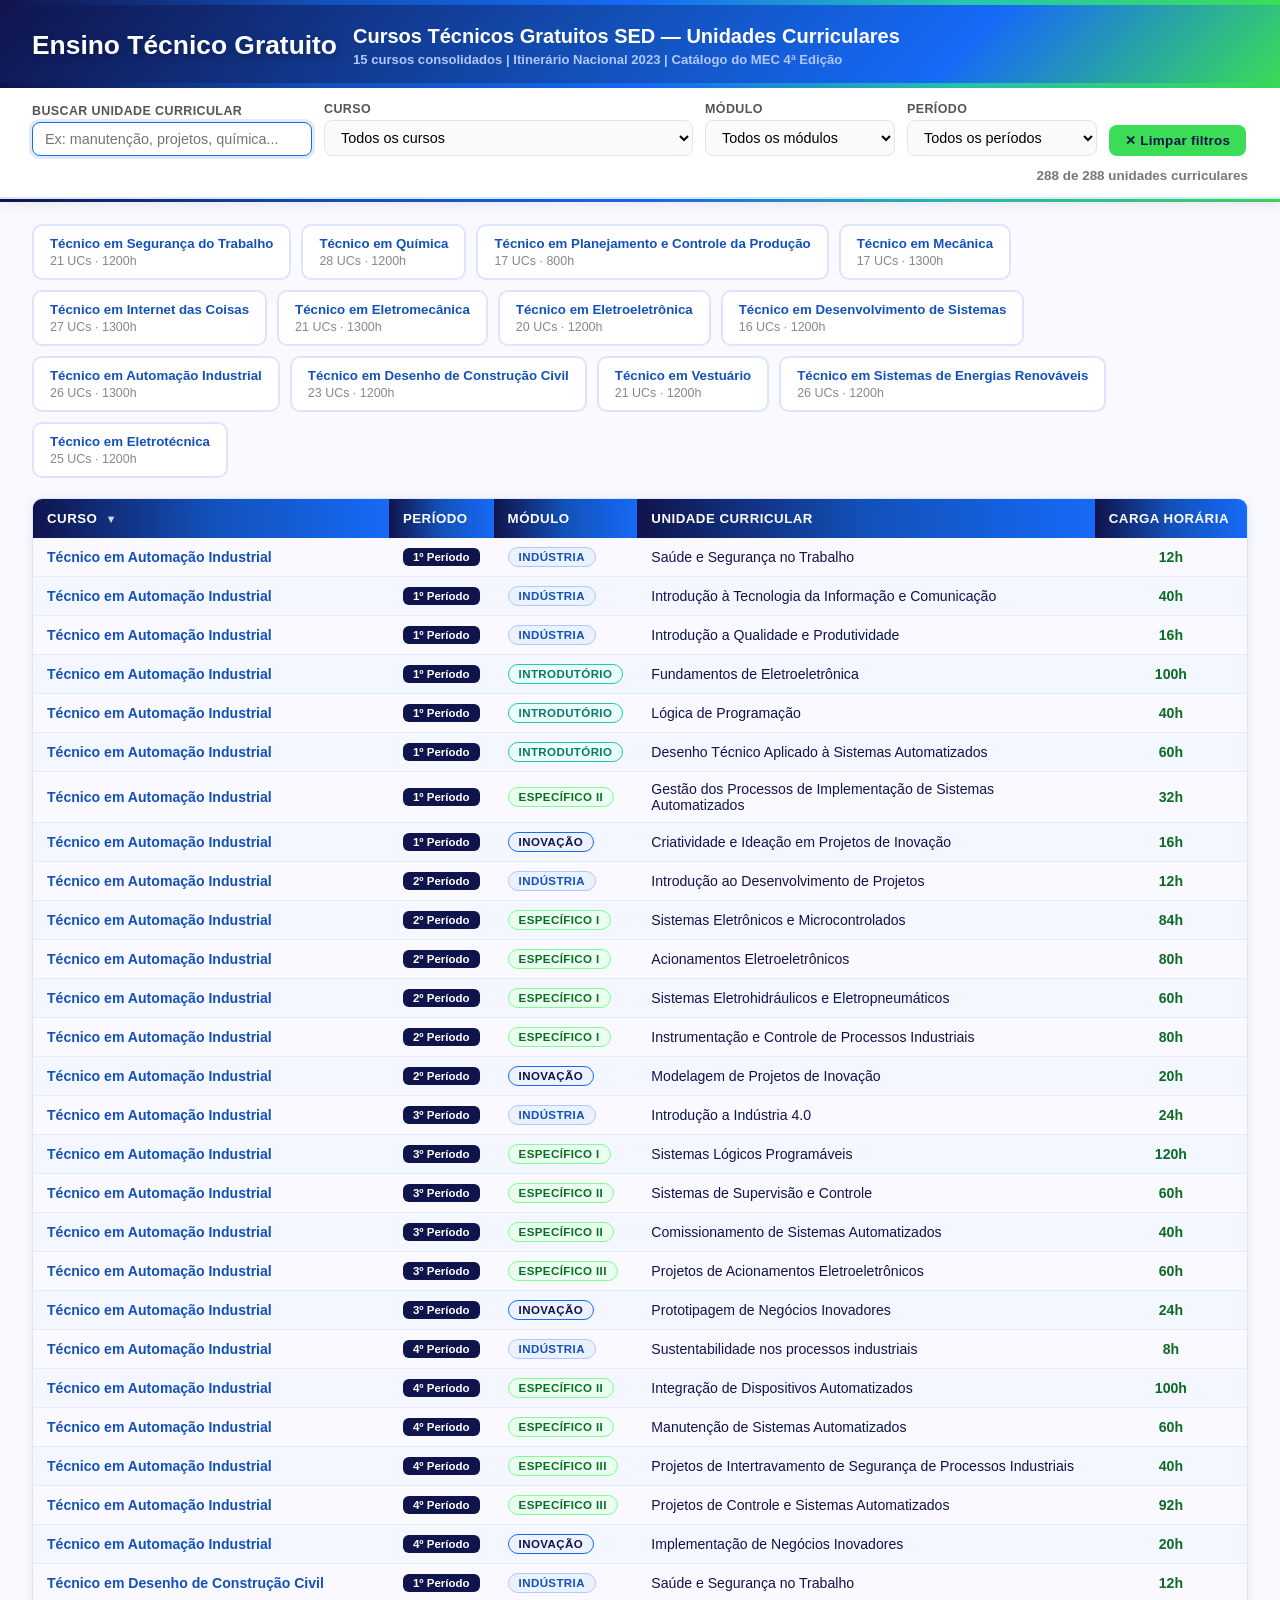
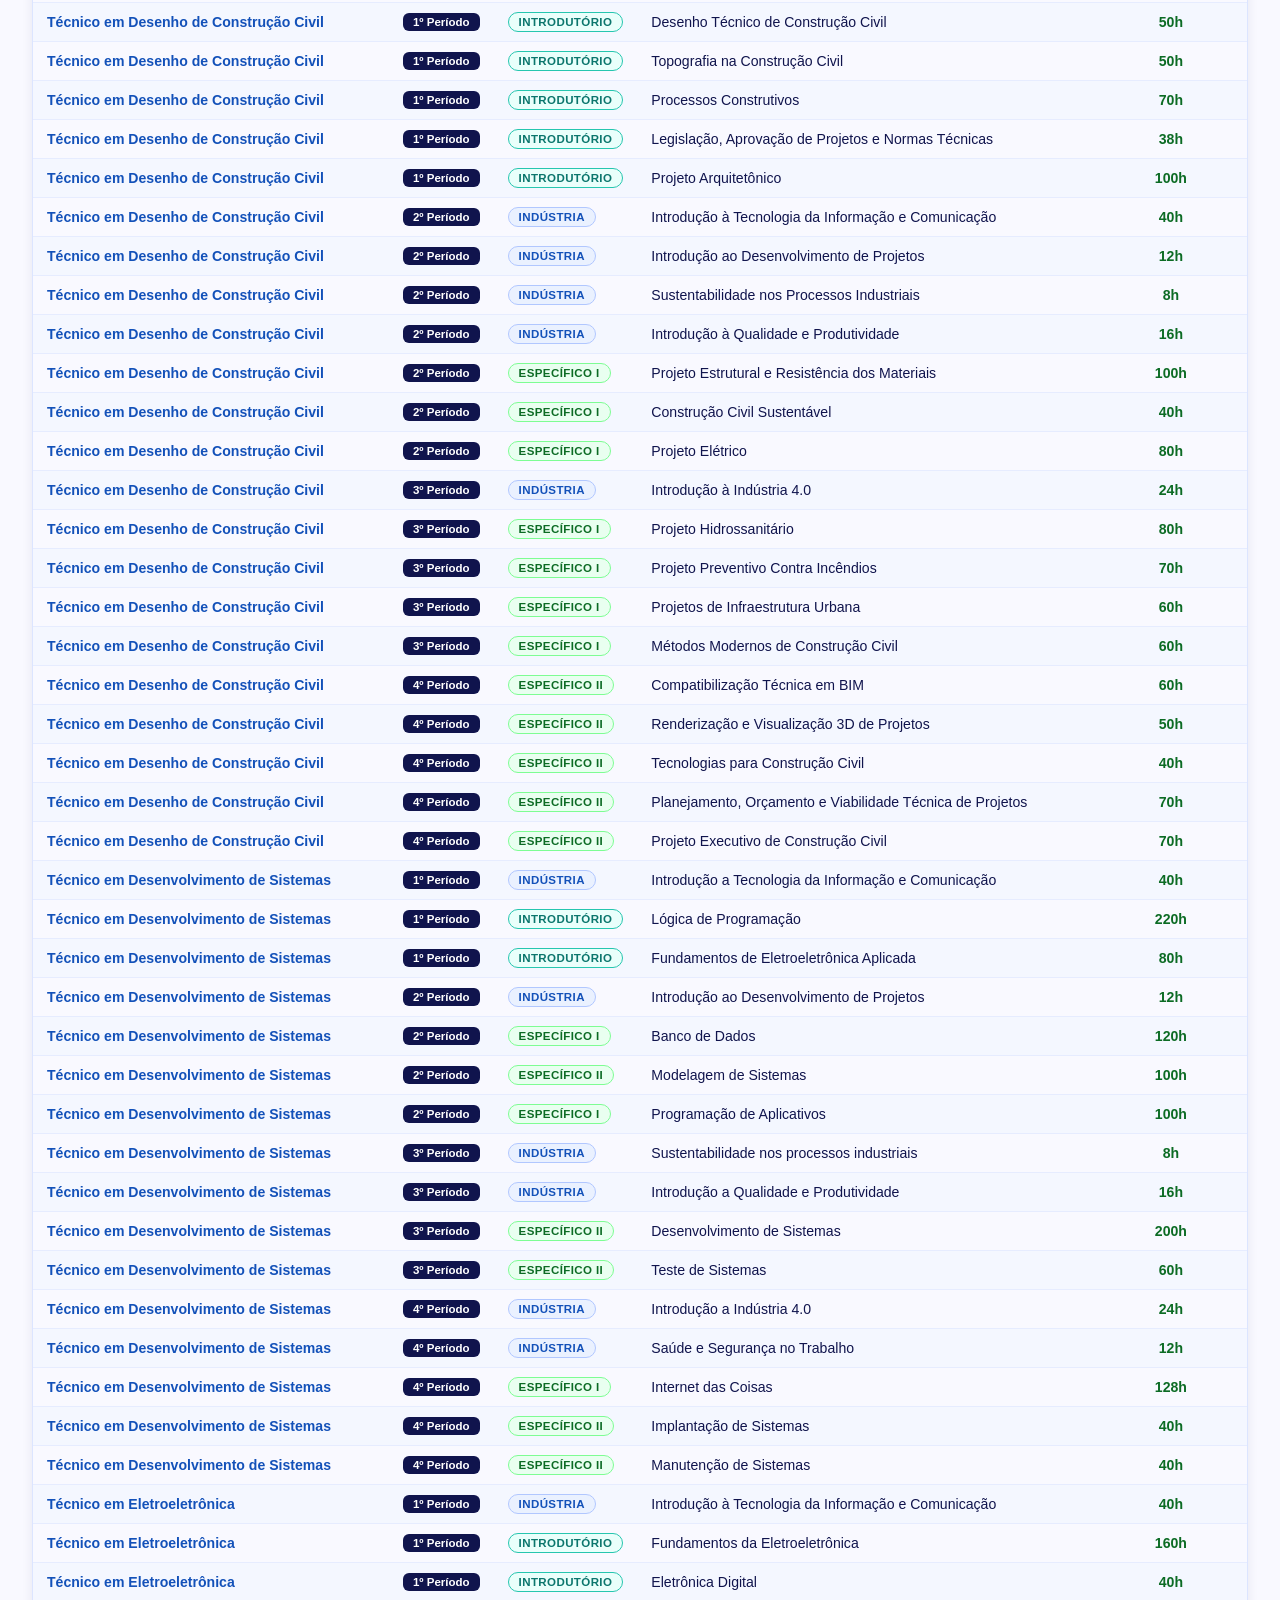
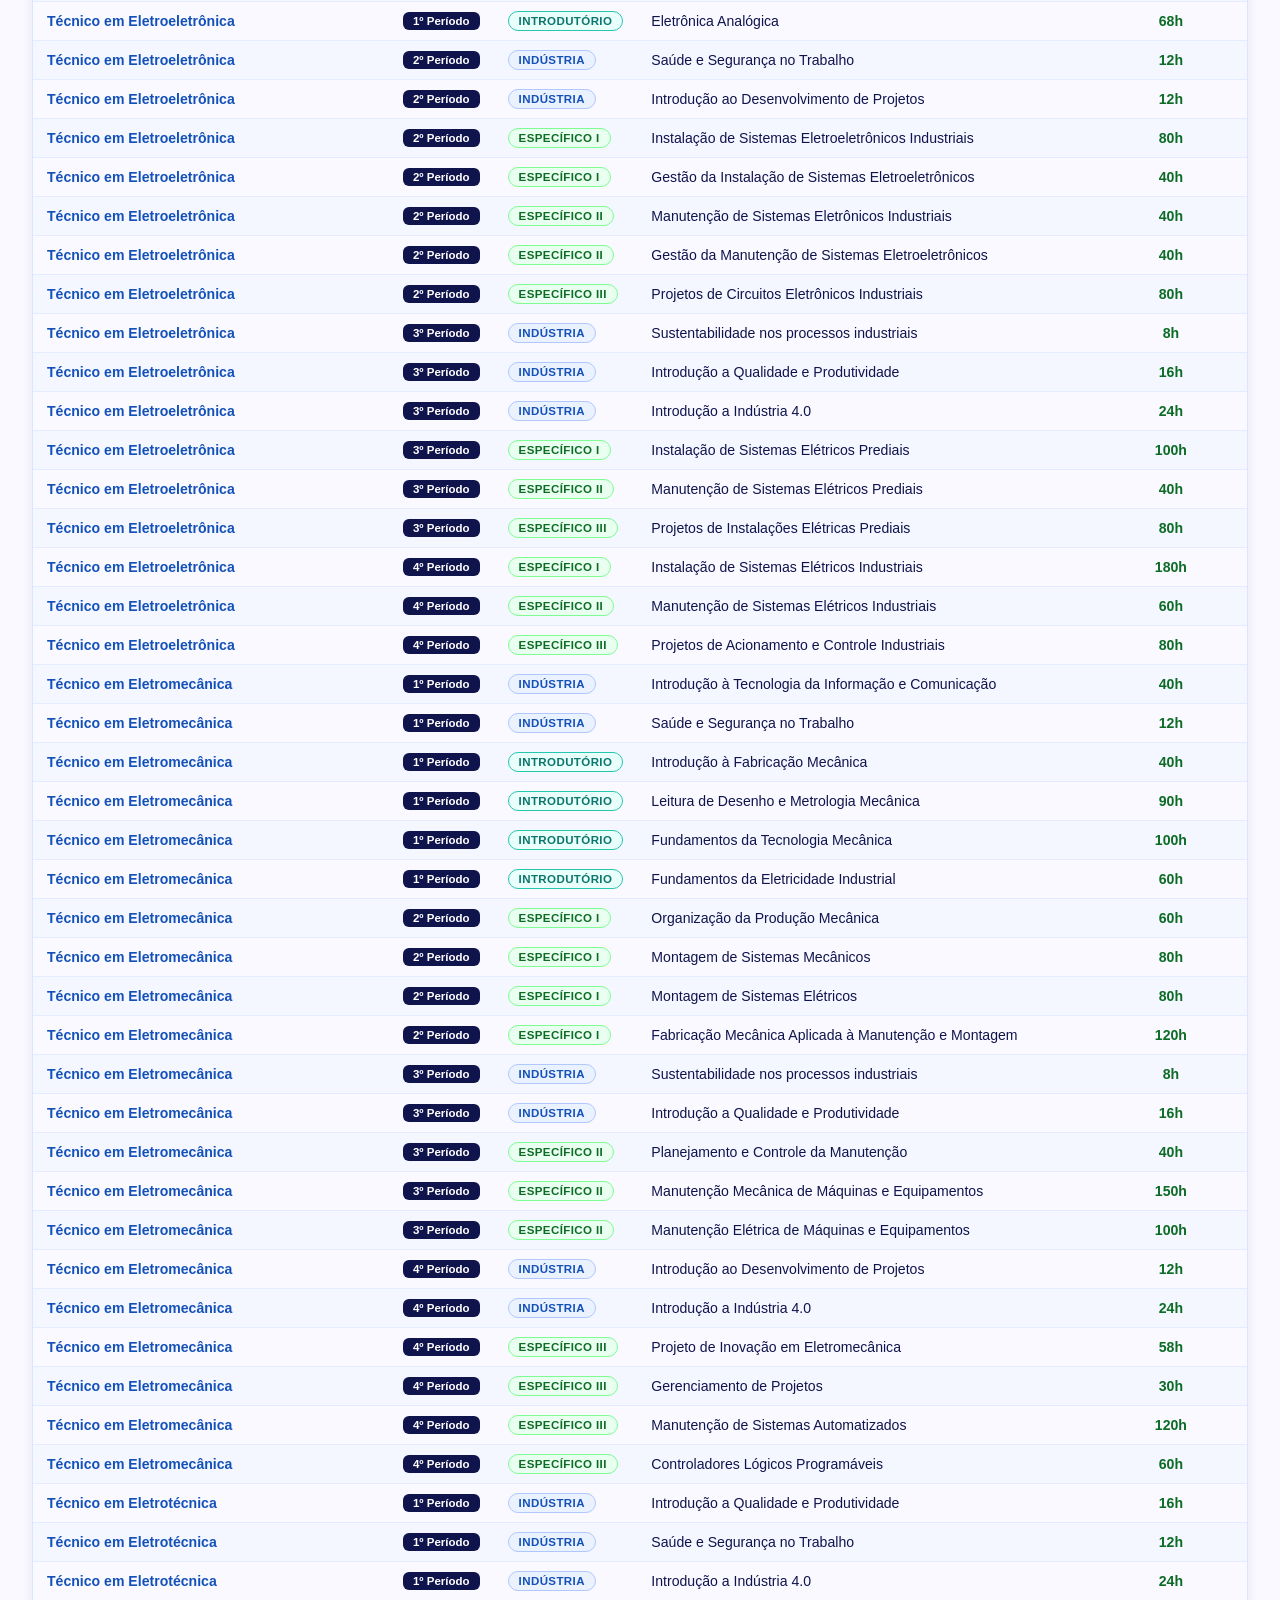
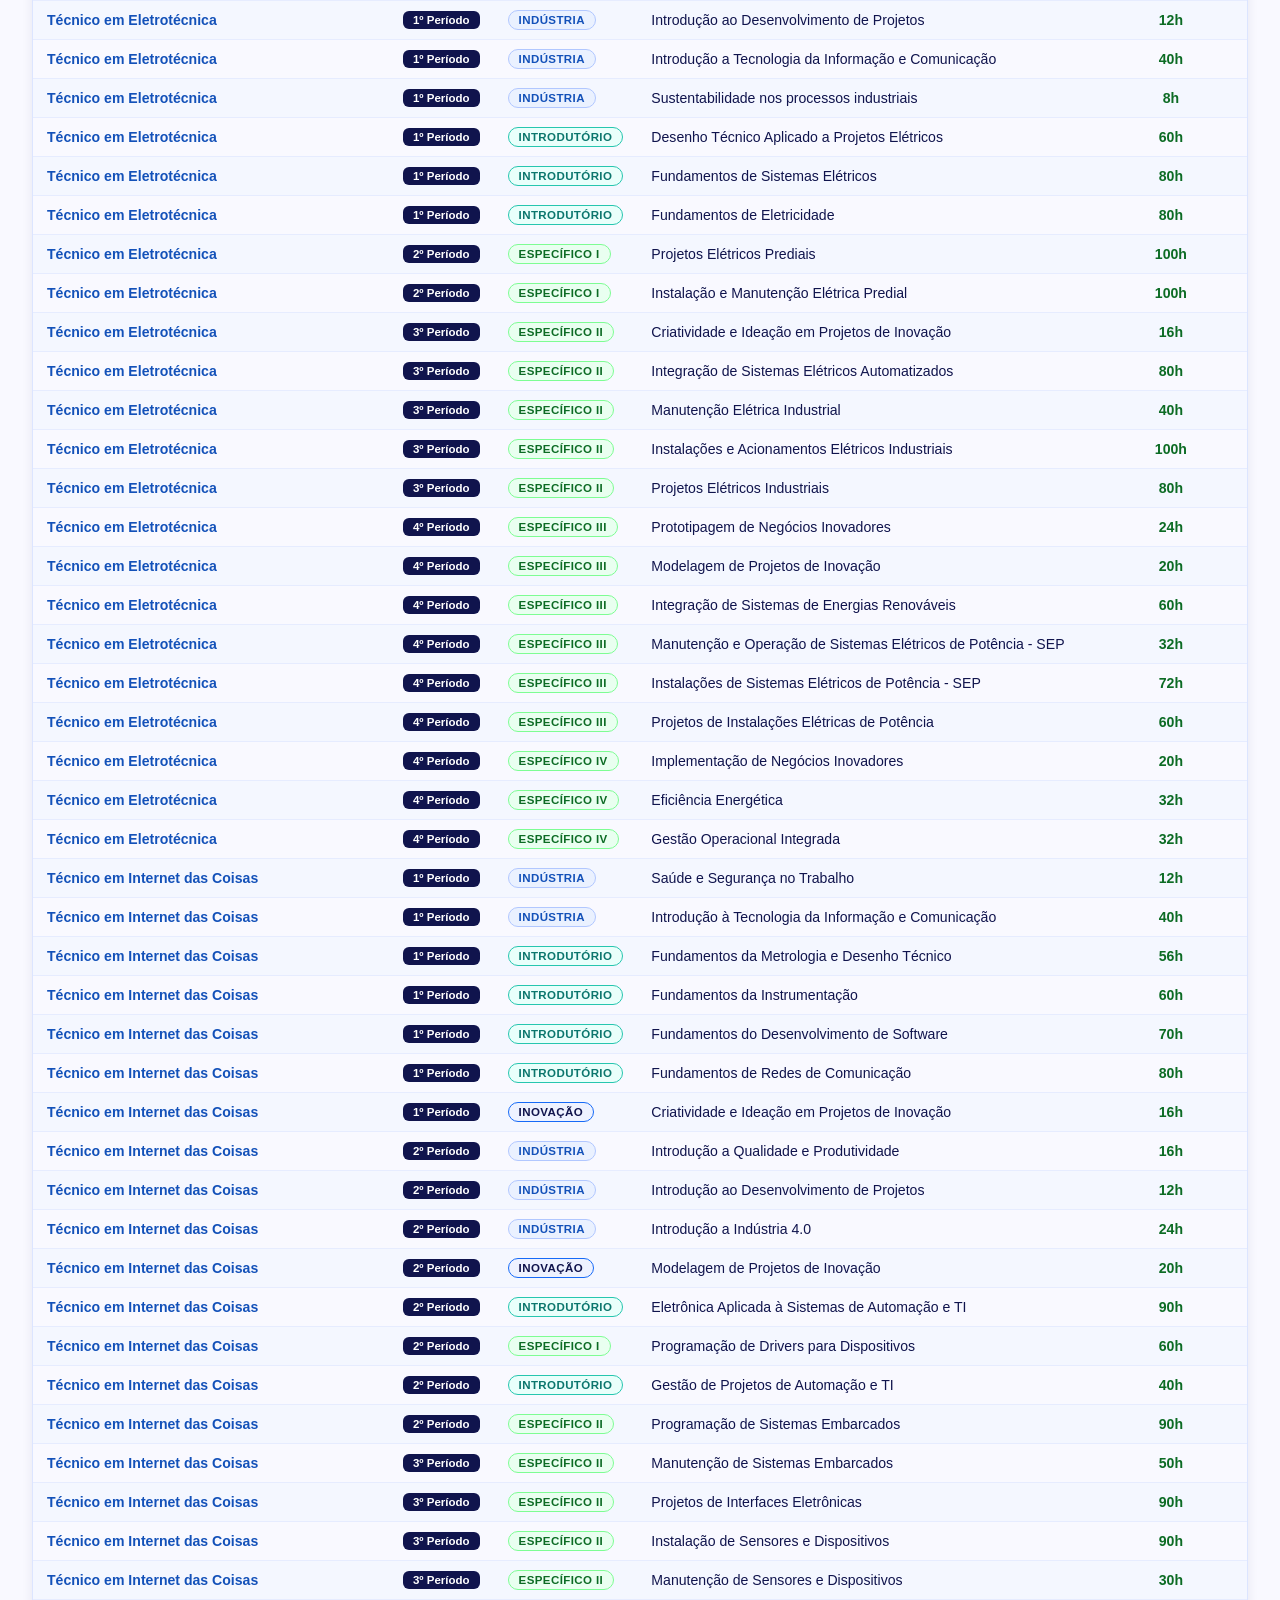
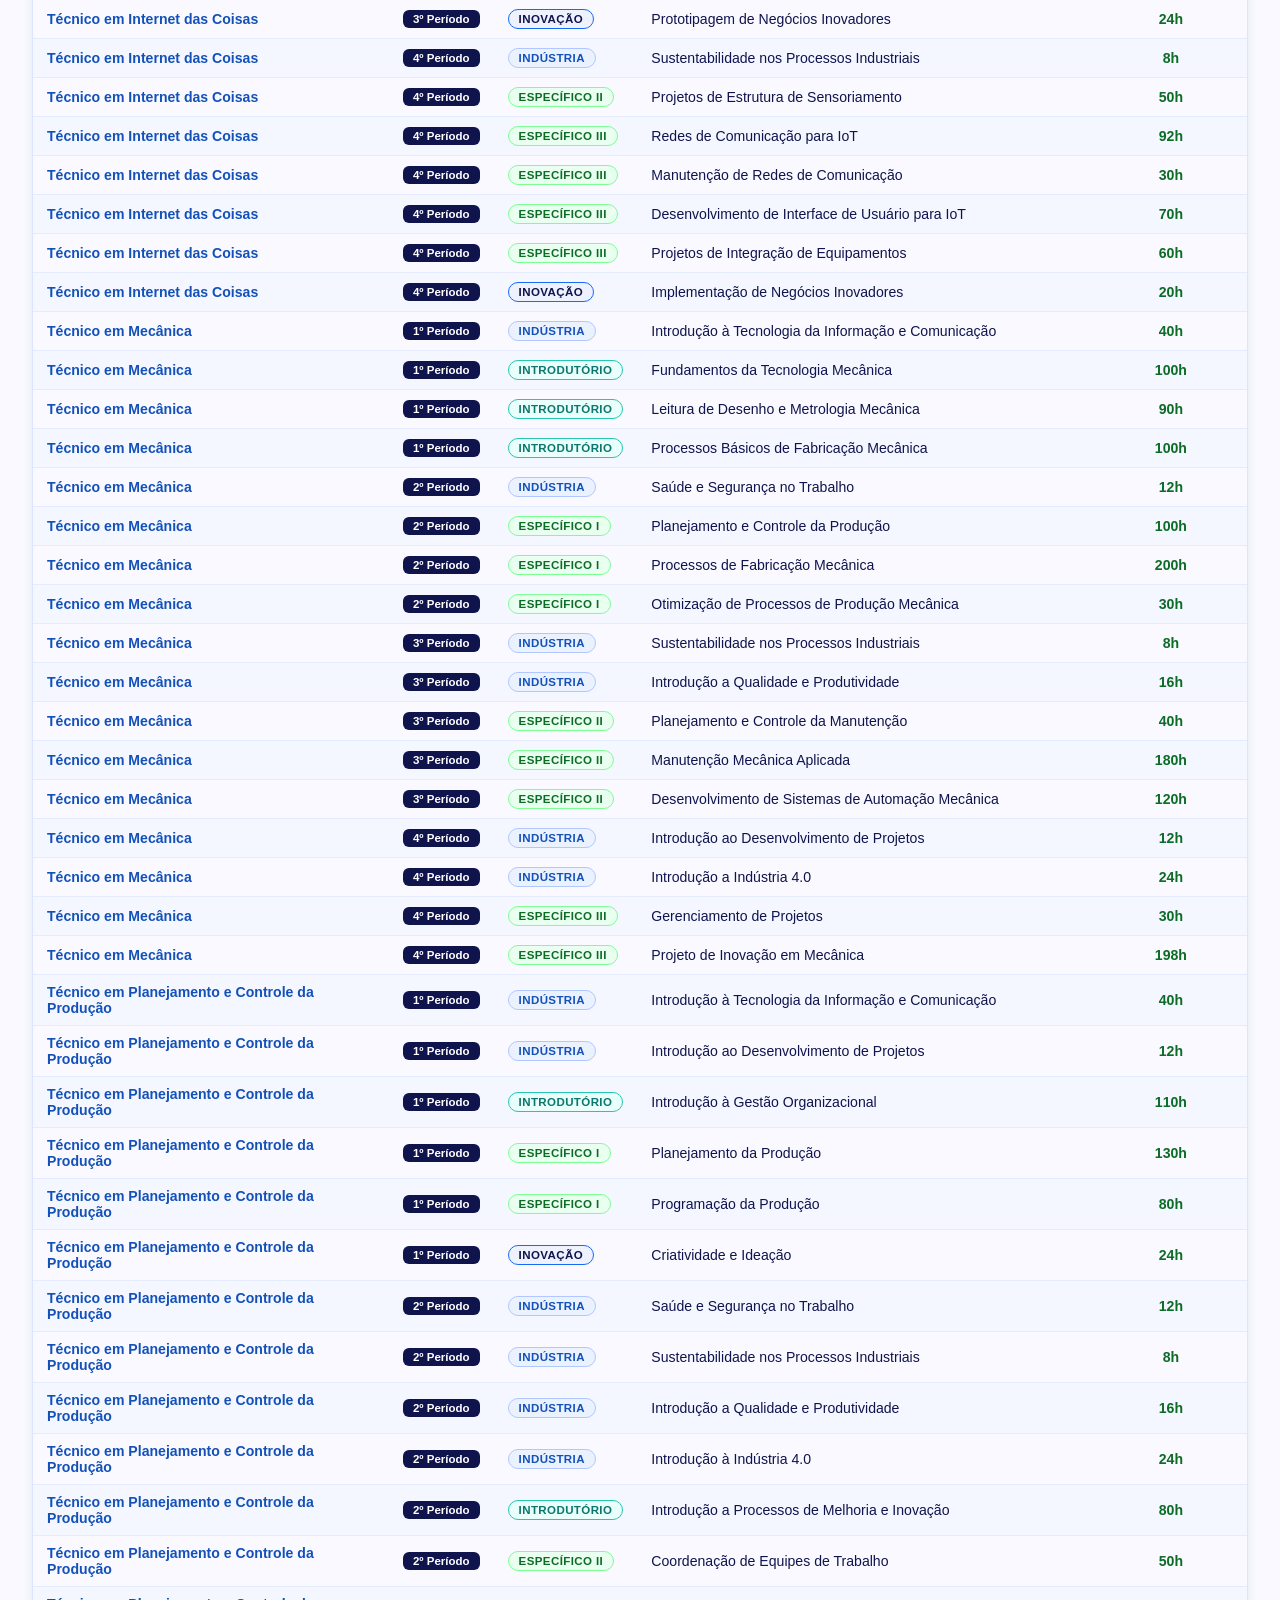
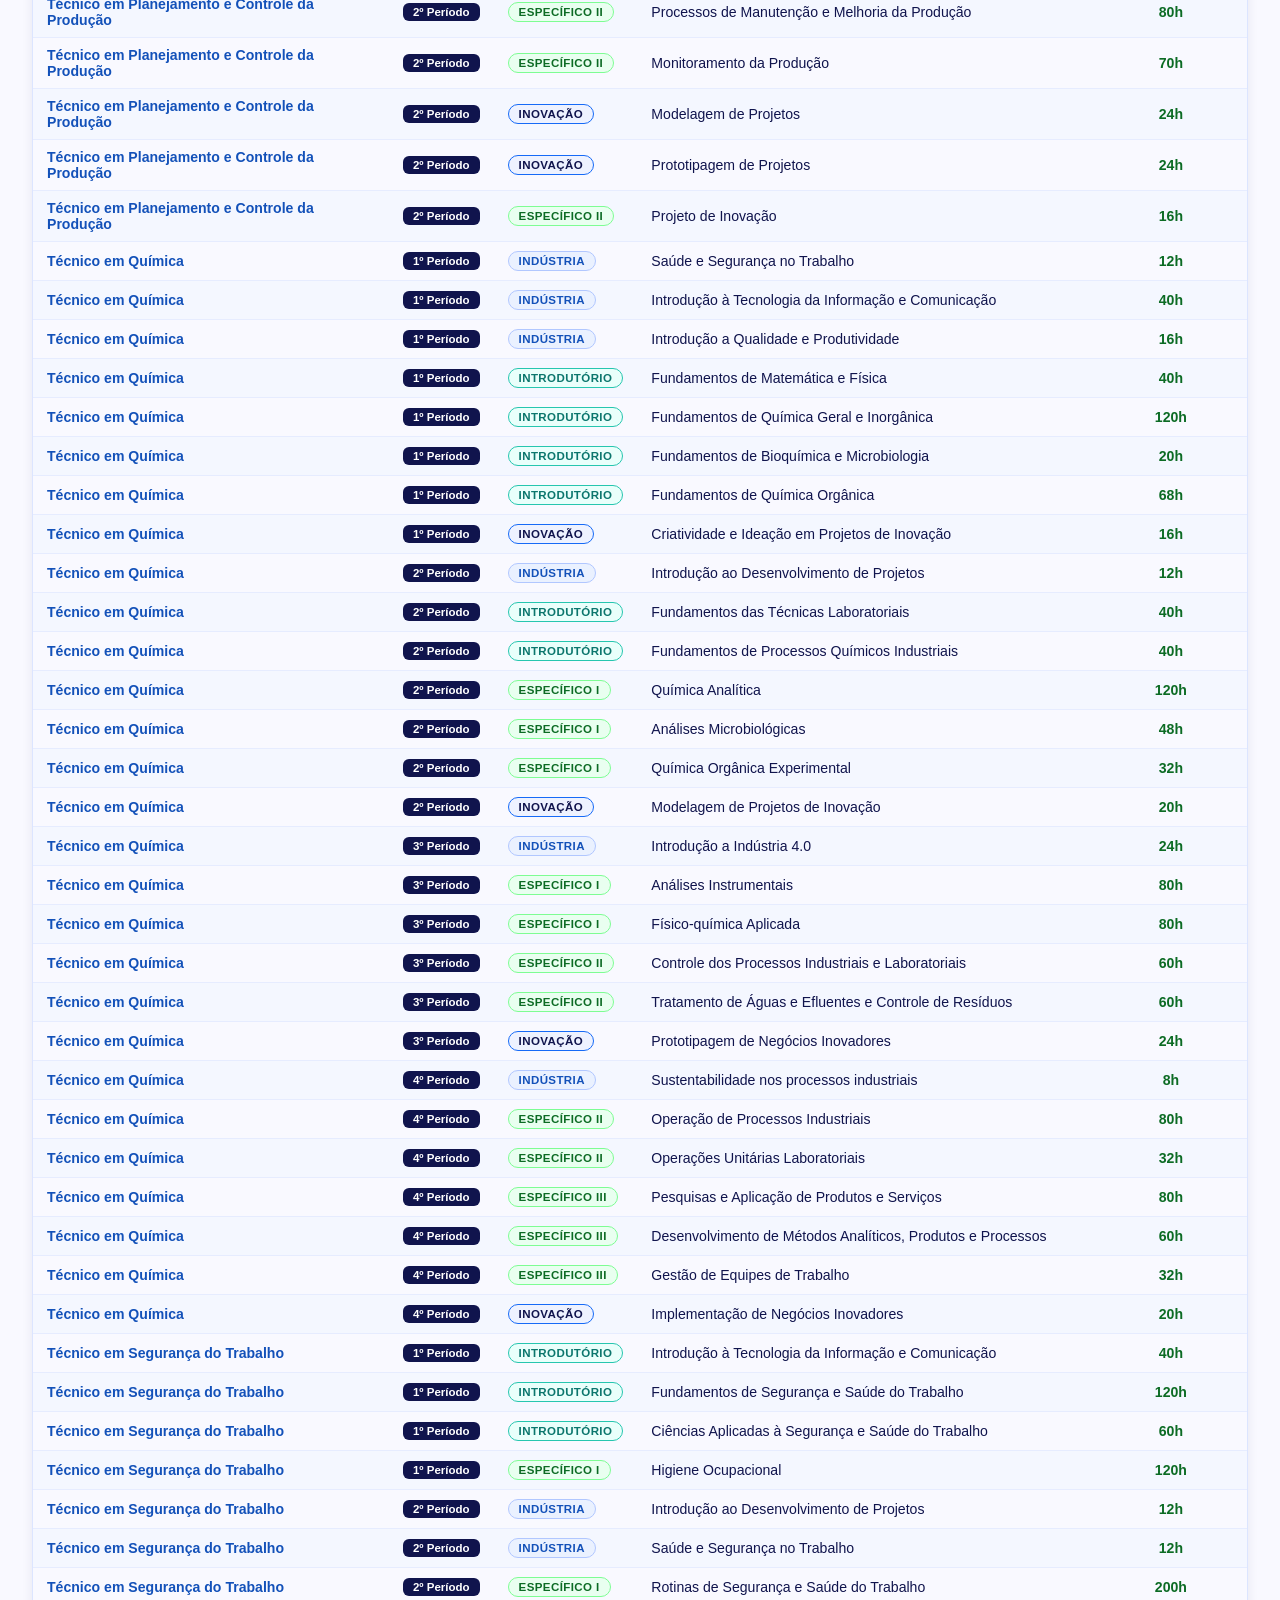
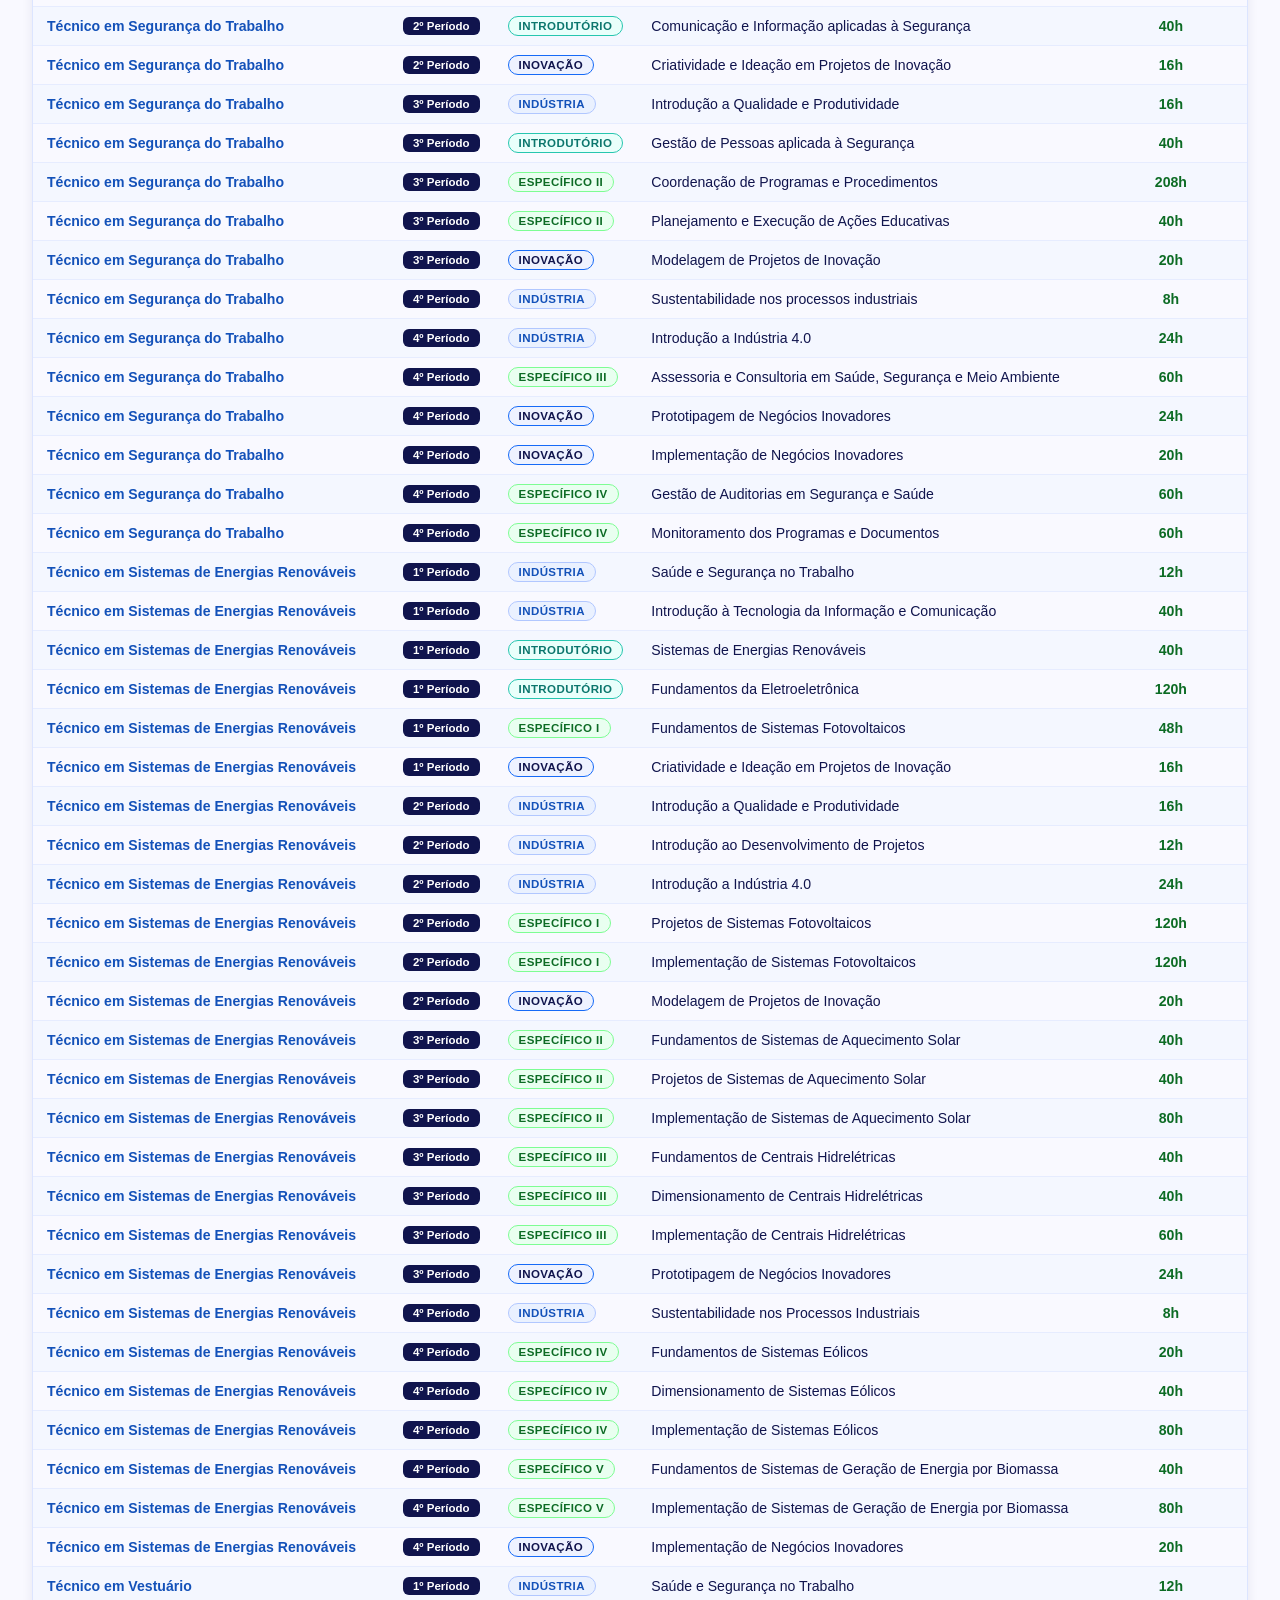
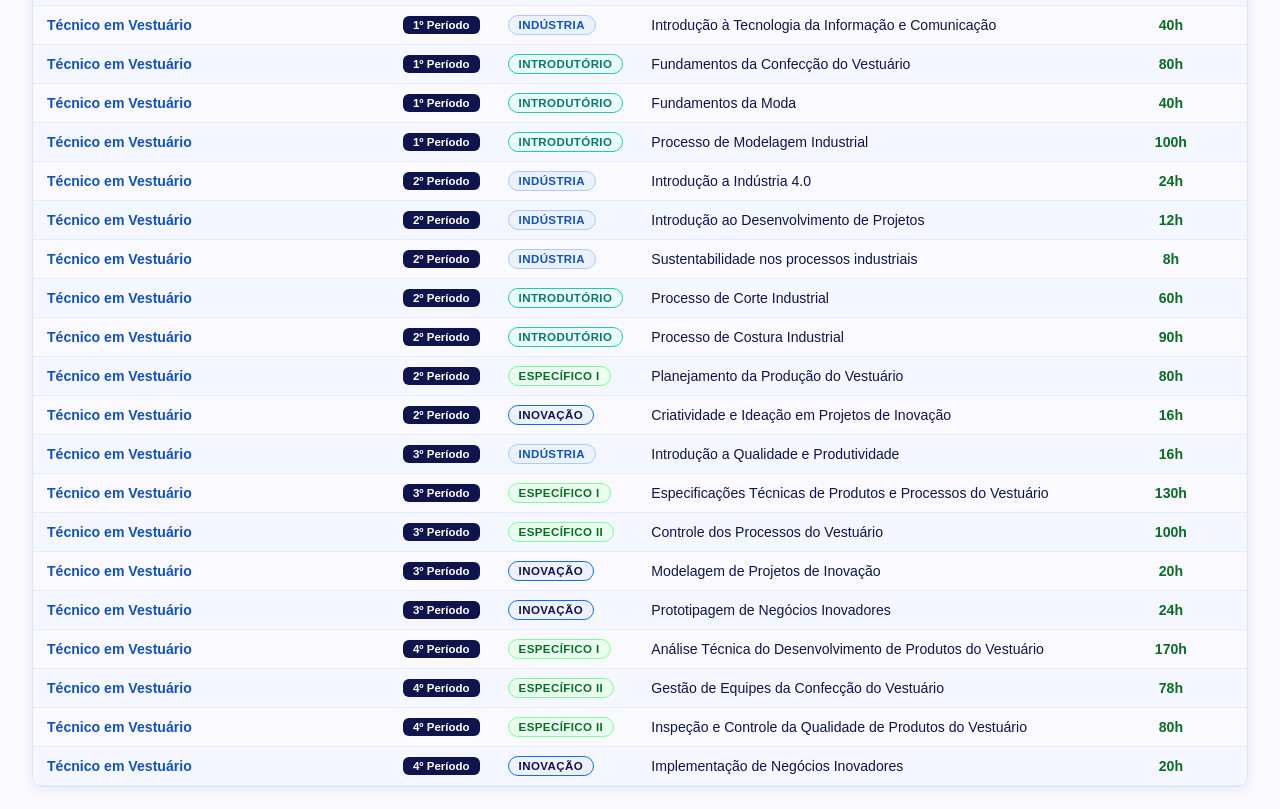
==== commit 83bd2f79: "Atualiza paleta visual do site" ====
--- a/index.html
+++ b/index.html
@@ -6,21 +6,28 @@
 <title>Cursos Técnicos Gratuitos SED SENAI — Unidades Curriculares</title>
 <style>
   :root {
-    --roxo:       #A040C8;
-    --magenta:    #D42090;
-    --laranja:    #E05818;
-    --verde:      #3CB832;
-    --verde-logo: #50E860;
-    --grad: linear-gradient(135deg, #A040C8 0%, #D42090 30%, #E05818 60%, #3CB832 100%);
-    --grad-h: linear-gradient(135deg, #8A30A8 0%, #B81878 30%, #C04010 60%, #2A9824 100%);
-    --verde-claro: #EDFBEE;
-    --cinza:      #F5F5F5;
-    --borda:      #DDD;
-    --texto:      #1A1A1A;
+    --azul-noite: #10144D;
+    --azul-senai: #005CA9;
+    --azul: #1351B9;
+    --azul-vivo: #166AF7;
+    --azul-claro: #B1C7FF;
+    --verde: #3BDD56;
+    --verde-logo: #7EFD93;
+    --ciano: #26C6AF;
+    --turquesa: #12A095;
+    --fundo: #F9F9FF;
+    --superficie: #FFFFFF;
+    --borda: #DCE5FF;
+    --texto: #10144D;
+    --texto-suave: #333A3F;
+    --grad: linear-gradient(135deg, #10144D 0%, #1351B9 48%, #166AF7 74%, #3BDD56 100%);
+    --grad-h: linear-gradient(135deg, #0B0E3A 0%, #005CA9 48%, #1351B9 78%, #26C6AF 100%);
+    --verde-claro: #E9FFF0;
+    --cinza: #F4F7FF;
   }
 
   * { box-sizing: border-box; margin: 0; padding: 0; }
-  body { font-family: 'Segoe UI', Arial, sans-serif; background: #F7F7F7; color: var(--texto); }
+  body { font-family: 'Segoe UI', Arial, sans-serif; background: var(--fundo); color: var(--texto); }
 
   /* ── Header com gradiente Ensino Técnico Gratuito ── */
   header {
@@ -38,14 +45,14 @@
     font-size: 1.65rem;
     font-weight: 900;
     letter-spacing: 0;
-    text-shadow: 0 2px 6px rgba(0,0,0,0.25);
+    text-shadow: 0 2px 8px rgba(0,0,0,0.28);
     color: #fff;
   }
   header h1 { font-size: 1.25rem; font-weight: 700; line-height: 1.3; }
-  header p  { font-size: 0.82rem; opacity: 0.9; margin-top: 3px; }
+  header p  { font-size: 0.82rem; color: var(--azul-claro); margin-top: 3px; font-weight: 600; }
   .header-faixa {
     height: 5px;
-    background: linear-gradient(90deg, #A040C8, #D42090, #E05818, #CDA010, #3CB832);
+    background: linear-gradient(90deg, #10144D, #1351B9, #166AF7, #26C6AF, #3BDD56);
   }
 
   /* ── Barra de controles ── */
@@ -60,7 +67,7 @@
     position: sticky;
     top: 0;
     z-index: 100;
-    box-shadow: 0 3px 10px rgba(0,0,0,0.08);
+    box-shadow: 0 3px 14px rgba(16,20,77,0.10);
   }
   .controles input, .controles select {
     padding: 8px 12px;
@@ -72,8 +79,8 @@
     background: #FAFAFA;
   }
   .controles input:focus, .controles select:focus {
-    border-color: var(--magenta);
-    box-shadow: 0 0 0 3px rgba(212,32,144,0.12);
+    border-color: var(--azul-vivo);
+    box-shadow: 0 0 0 3px rgba(22,106,247,0.14);
     background: #fff;
   }
   .controles input { width: 280px; }
@@ -82,12 +89,12 @@
   #contador { margin-left: auto; font-size: 0.84rem; color: #777; white-space: nowrap; font-weight: 600; }
   #btn-limpar {
     padding: 8px 16px;
-    background: var(--grad);
+    background: var(--verde);
     border: none;
     border-radius: 8px;
     cursor: pointer;
     font-size: 0.84rem;
-    color: #fff;
+    color: var(--azul-noite);
     font-weight: 700;
     letter-spacing: 0.3px;
     transition: opacity 0.2s;
@@ -99,10 +106,10 @@
   .conteudo { padding: 22px 32px; }
 
   /* ── Tabela ── */
-  .tabela-wrapper { overflow-x: auto; border-radius: 10px; border: 1px solid var(--borda); box-shadow: 0 2px 8px rgba(0,0,0,0.05); }
+  .tabela-wrapper { overflow-x: auto; border-radius: 10px; border: 1px solid var(--borda); box-shadow: 0 2px 12px rgba(16,20,77,0.08); }
   table { width: 100%; border-collapse: collapse; font-size: 0.88rem; }
   thead th {
-    background: linear-gradient(90deg, #8A30A8, #C01878, #C84010, #2A9824);
+    background: linear-gradient(90deg, #10144D, #1351B9, #166AF7);
     color: #fff;
     padding: 12px 14px;
     text-align: left;
@@ -116,9 +123,9 @@
   }
   thead th:hover { filter: brightness(1.15); }
   thead th .seta { font-size: 0.7rem; margin-left: 4px; opacity: 0.8; }
-  tbody tr { border-bottom: 1px solid #EEE; transition: background 0.15s; }
+  tbody tr { border-bottom: 1px solid #E6ECFF; transition: background 0.15s; }
   tbody tr:nth-child(even) { background: var(--cinza); }
-  tbody tr:hover { background: var(--verde-claro); }
+  tbody tr:hover { background: #EEF7FF; }
   td { padding: 9px 14px; vertical-align: middle; }
 
   /* ── Badges de módulo ── */
@@ -132,11 +139,11 @@
     text-transform: uppercase;
     letter-spacing: 0.4px;
   }
-  .mod-industria    { background: #FCE4EC; color: #C2185B; border: 1px solid #F48FB1; }
-  .mod-introdutorio { background: #EDE7F6; color: #6A1B9A; border: 1px solid #CE93D8; }
-  .mod-especifico   { background: #E3F2FD; color: #0D47A1; border: 1px solid #90CAF9; }
-  .mod-inovacao     { background: #E8F5E9; color: #2E7D32; border: 1px solid #A5D6A7; }
-  .mod-outro        { background: #ECEFF1; color: #37474F; border: 1px solid #B0BEC5; }
+  .mod-industria    { background: #EAF1FF; color: #1351B9; border: 1px solid #B1C7FF; }
+  .mod-introdutorio { background: #E9FFFB; color: #0B766D; border: 1px solid #26C6AF; }
+  .mod-especifico   { background: #E9FFF0; color: #0C6B24; border: 1px solid #7EFD93; }
+  .mod-inovacao     { background: #EEF2FF; color: #10144D; border: 1px solid #166AF7; }
+  .mod-outro        { background: #F1F4FA; color: #333A3F; border: 1px solid #DCE5FF; }
 
   /* ── Badge de período ── */
   .badge-periodo {
@@ -145,15 +152,15 @@
     border-radius: 6px;
     font-size: 0.72rem;
     font-weight: 700;
-    background: linear-gradient(135deg, #A040C8, #D42090);
+    background: #10144D;
     color: #fff;
     white-space: nowrap;
   }
 
-  .link-curso { color: var(--roxo); text-decoration: none; font-weight: 700; }
-  .link-curso:hover { color: var(--magenta); text-decoration: underline; }
-
-  .horas { font-weight: 800; text-align: center; color: var(--verde); }
+  .link-curso { color: var(--azul); text-decoration: none; font-weight: 800; }
+  .link-curso:hover { color: var(--azul-vivo); text-decoration: underline; }
+
+  .horas { font-weight: 800; text-align: center; color: #0C6B24; }
 
   .nenhum { text-align: center; padding: 48px; color: #AAA; font-size: 1rem; }
 
@@ -172,23 +179,23 @@
     transition: border 0.2s, box-shadow 0.2s, transform 0.15s;
   }
   .card-curso:hover {
-    border-color: var(--magenta);
-    box-shadow: 0 3px 12px rgba(212,32,144,0.18);
+    border-color: var(--azul-vivo);
+    box-shadow: 0 3px 12px rgba(22,106,247,0.16);
     transform: translateY(-1px);
   }
   .card-curso.ativo {
     border-color: var(--verde);
     background: var(--verde-claro);
-    box-shadow: 0 3px 12px rgba(60,184,50,0.20);
-  }
-  .card-curso .nome-curso { font-weight: 800; color: var(--roxo); font-size: 0.83rem; }
-  .card-curso.ativo .nome-curso { color: var(--verde); }
+    box-shadow: 0 3px 12px rgba(59,221,86,0.18);
+  }
+  .card-curso .nome-curso { font-weight: 800; color: var(--azul); font-size: 0.83rem; }
+  .card-curso.ativo .nome-curso { color: #0C6B24; }
   .card-curso .info-curso { color: #888; font-size: 0.78rem; }
 
   /* ── Faixa decorativa abaixo dos controles ── */
   .faixa-grad {
     height: 3px;
-    background: linear-gradient(90deg, #A040C8, #D42090, #E05818, #CDA010, #3CB832);
+    background: linear-gradient(90deg, #10144D, #1351B9, #166AF7, #26C6AF, #3BDD56);
   }
 
   @media (max-width: 700px) {
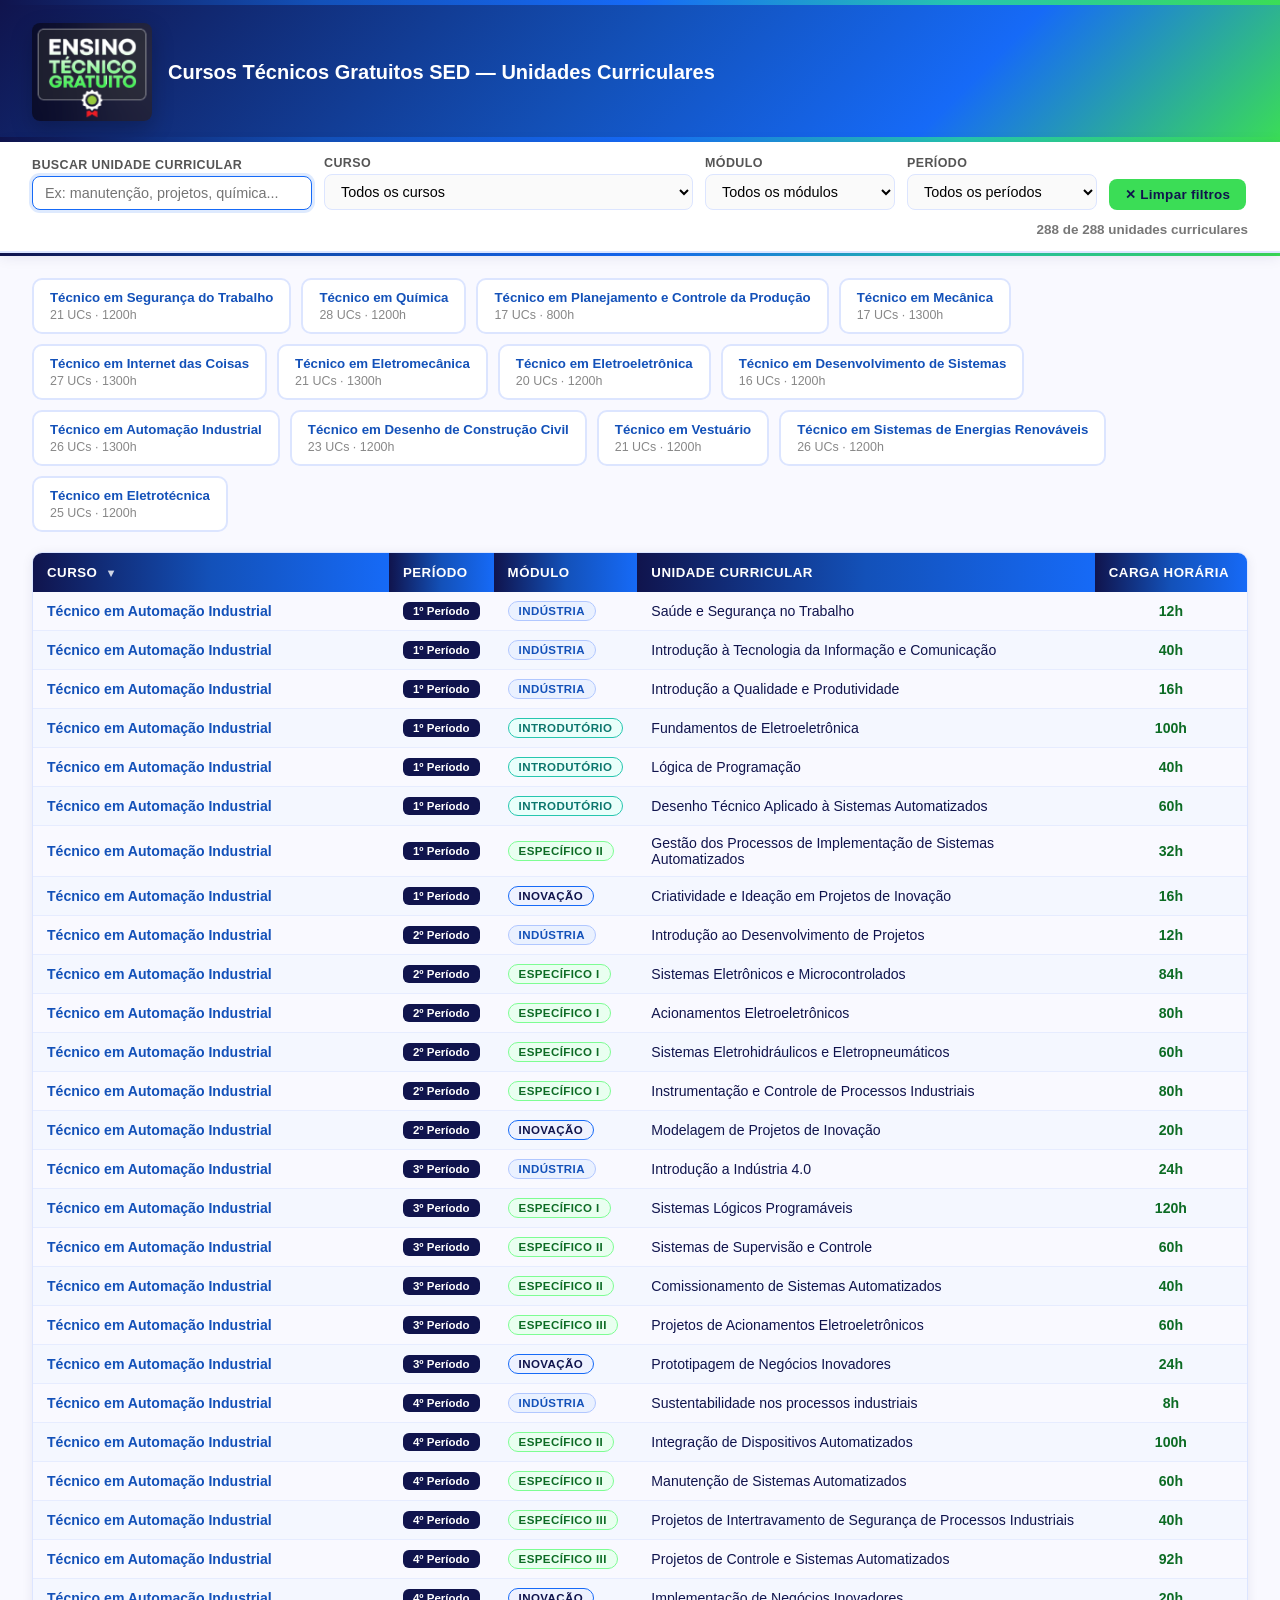
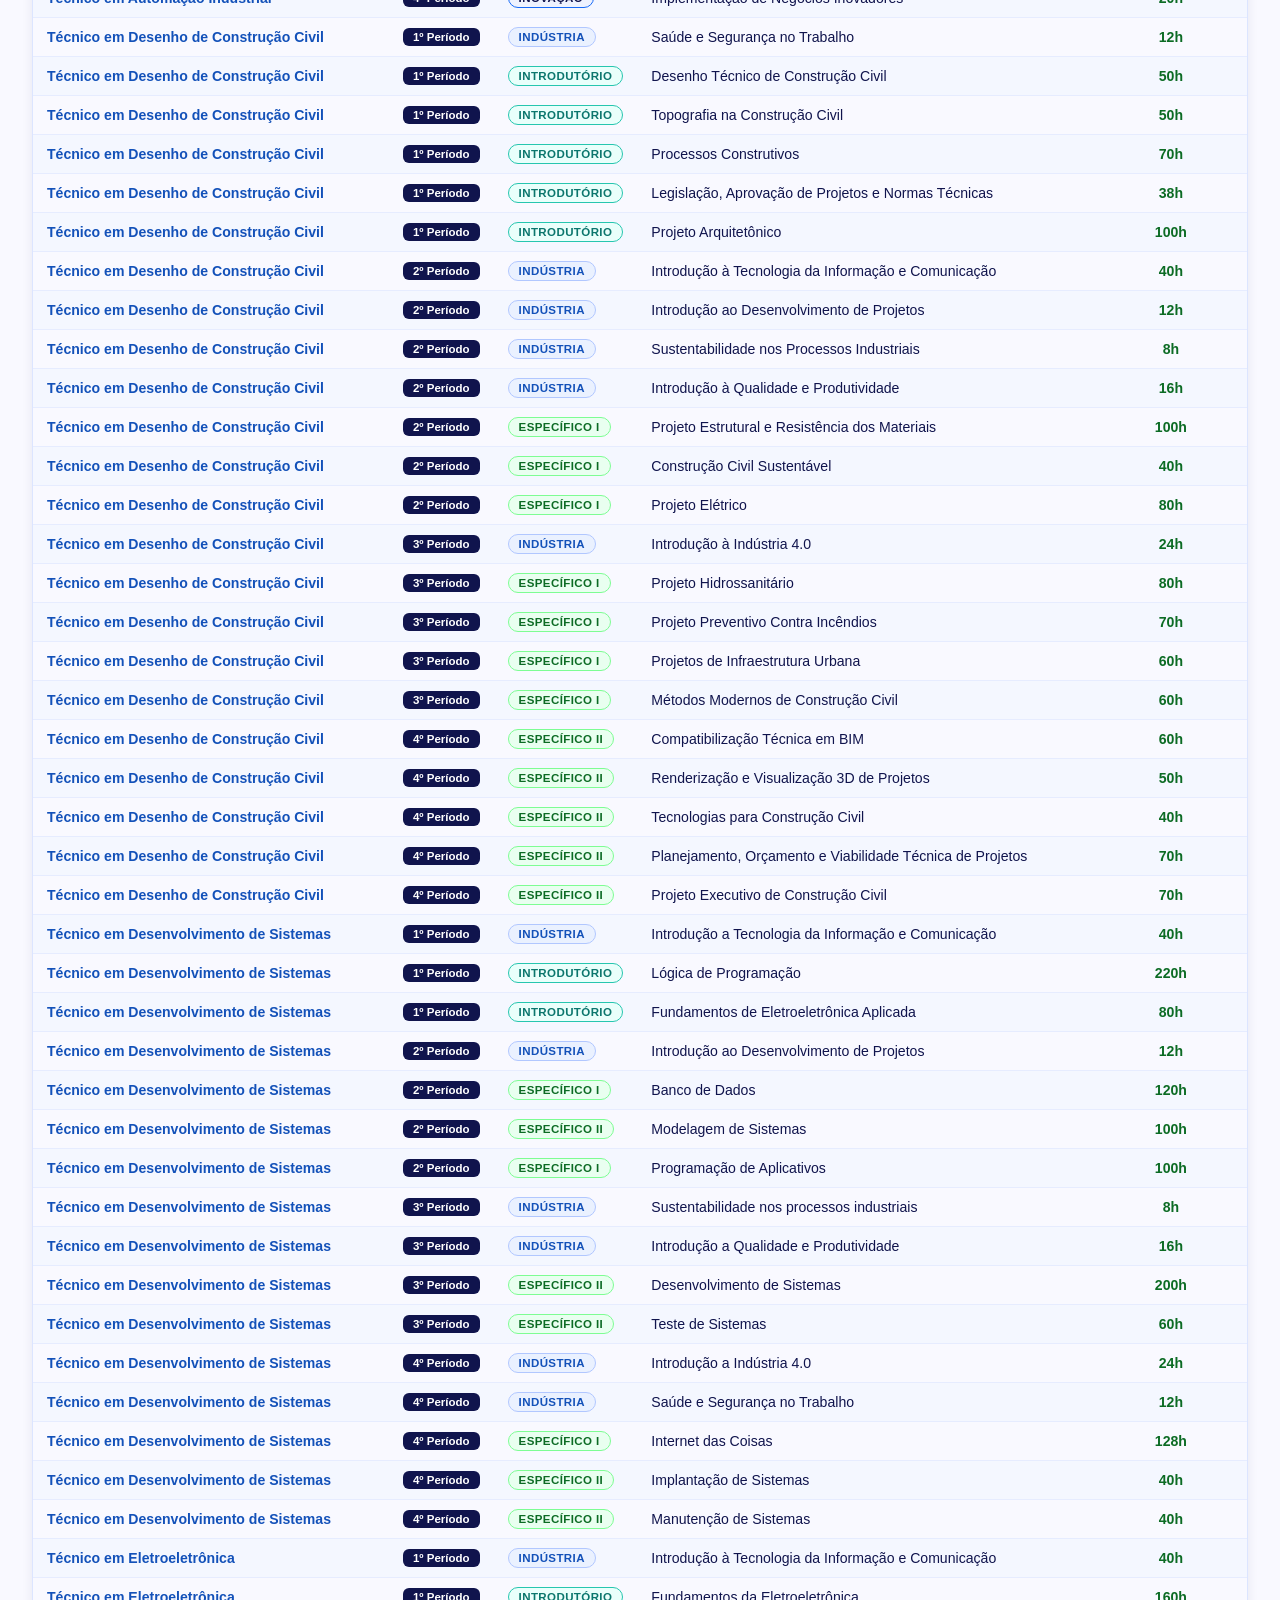
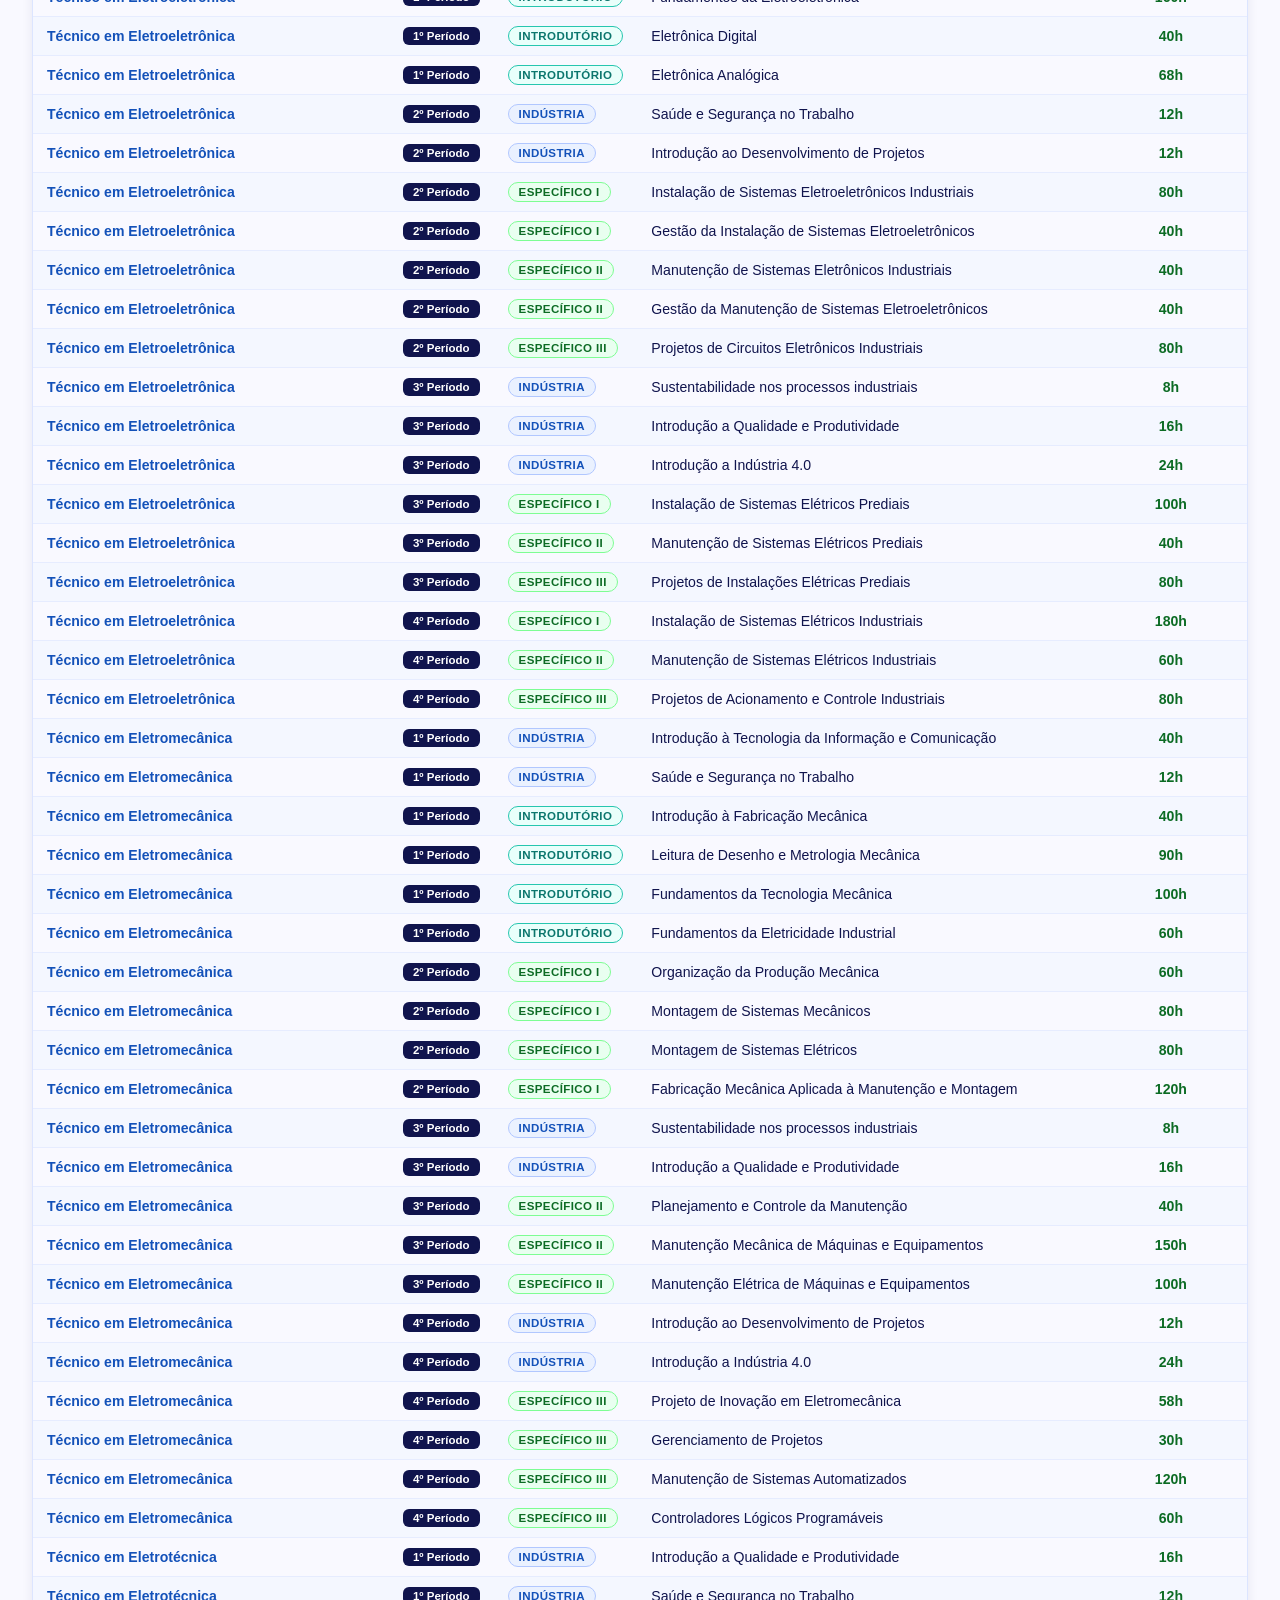
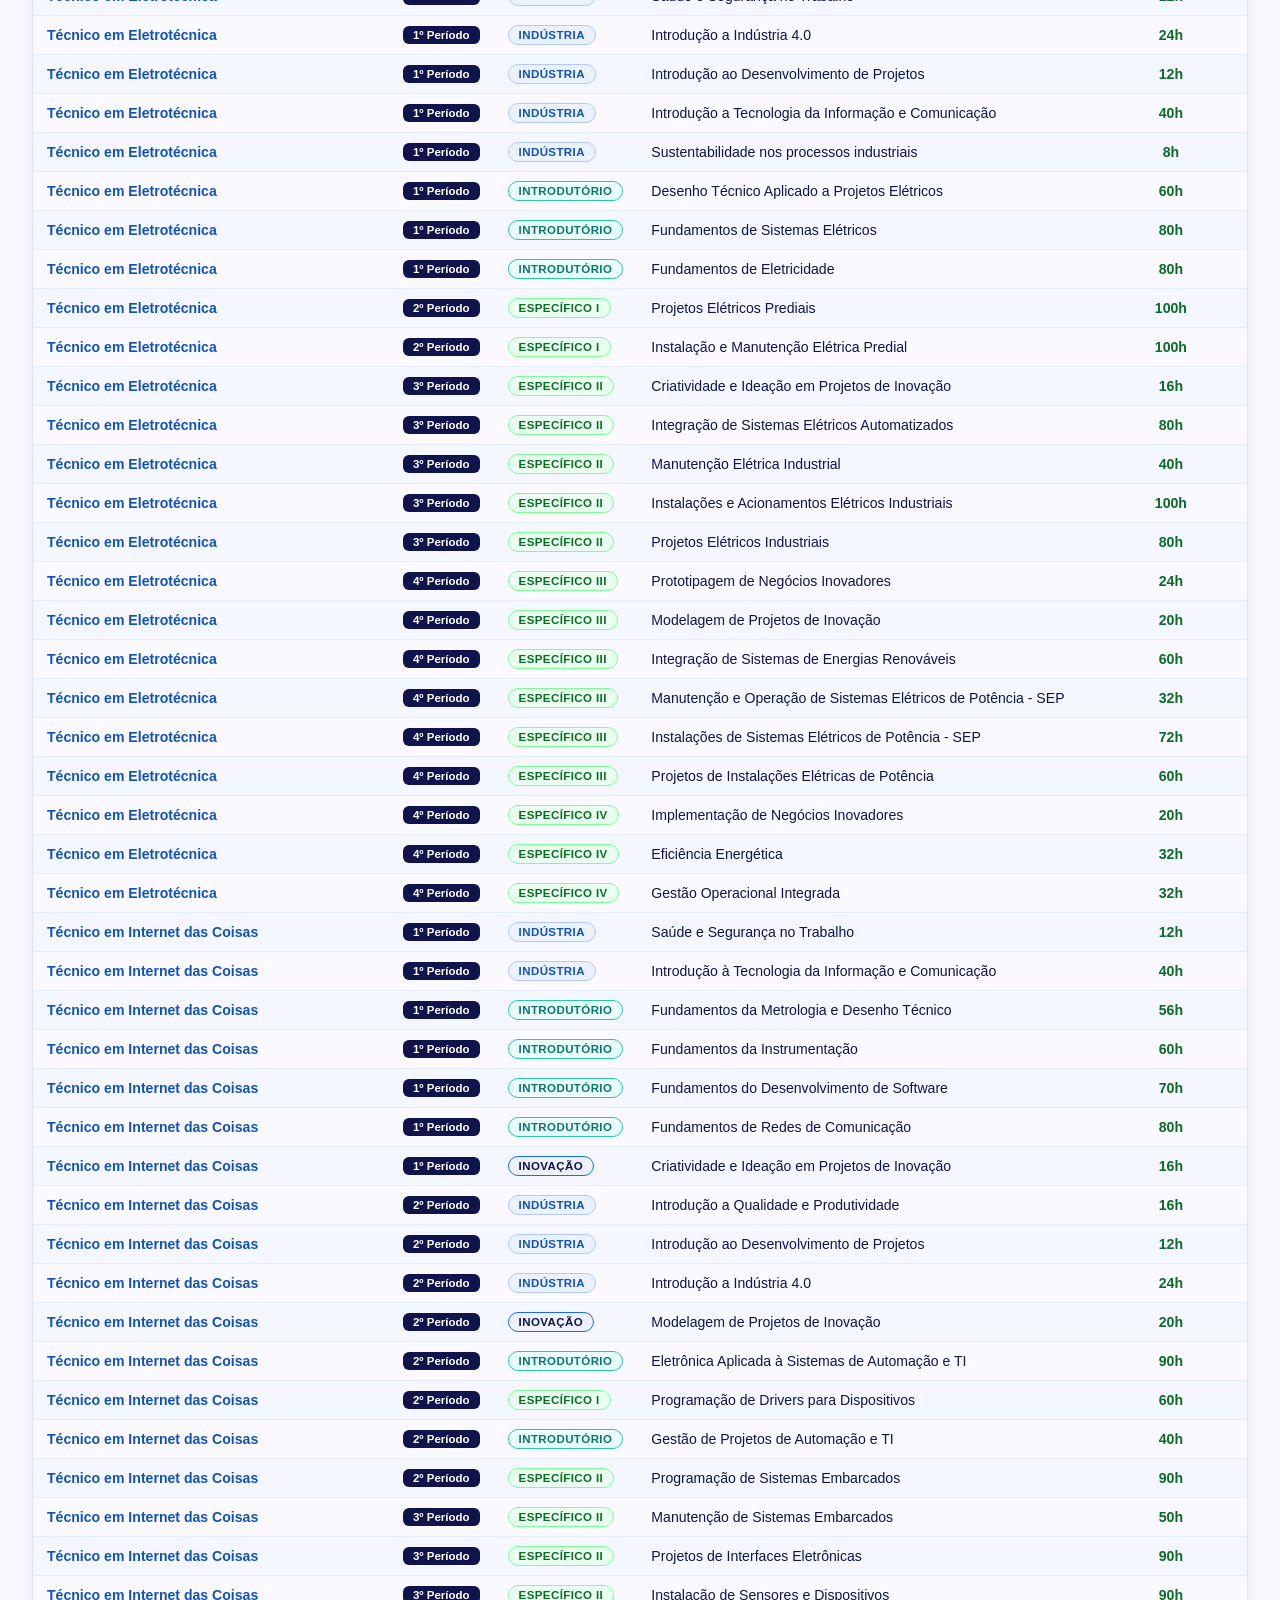
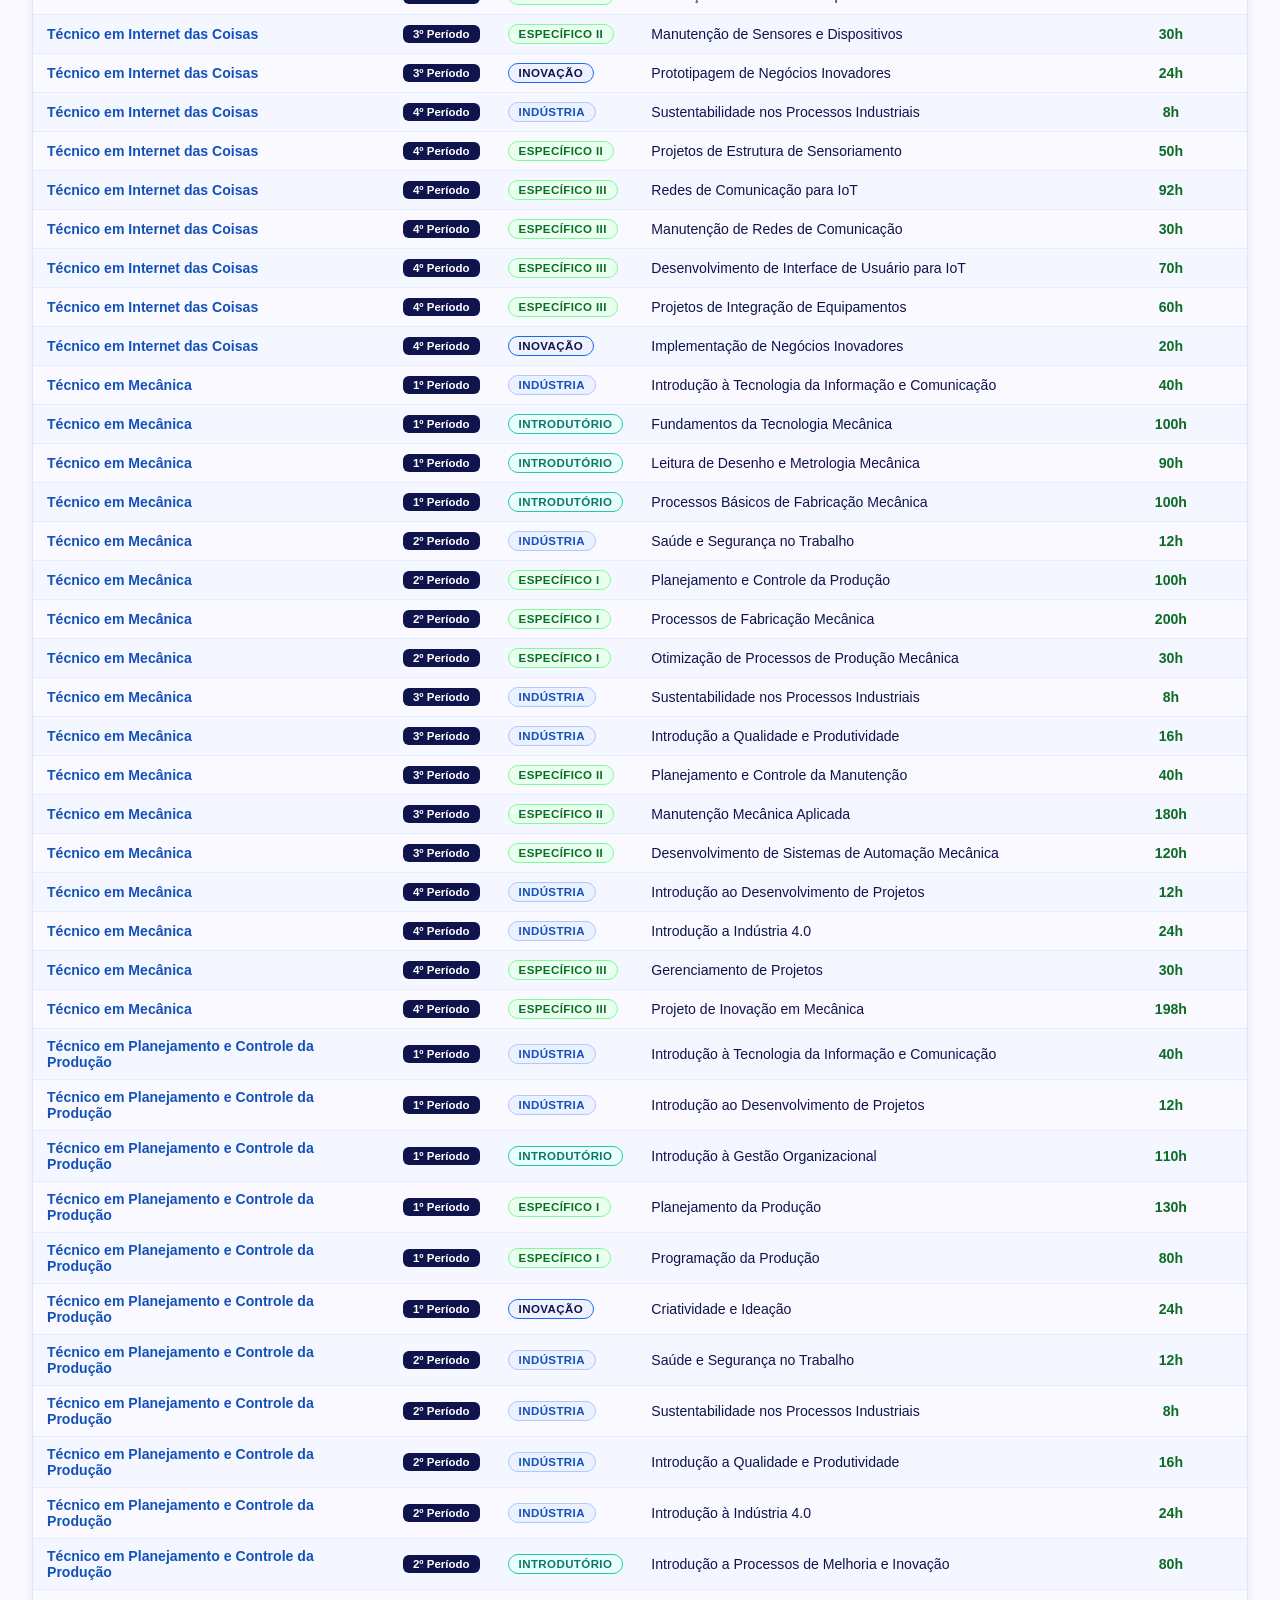
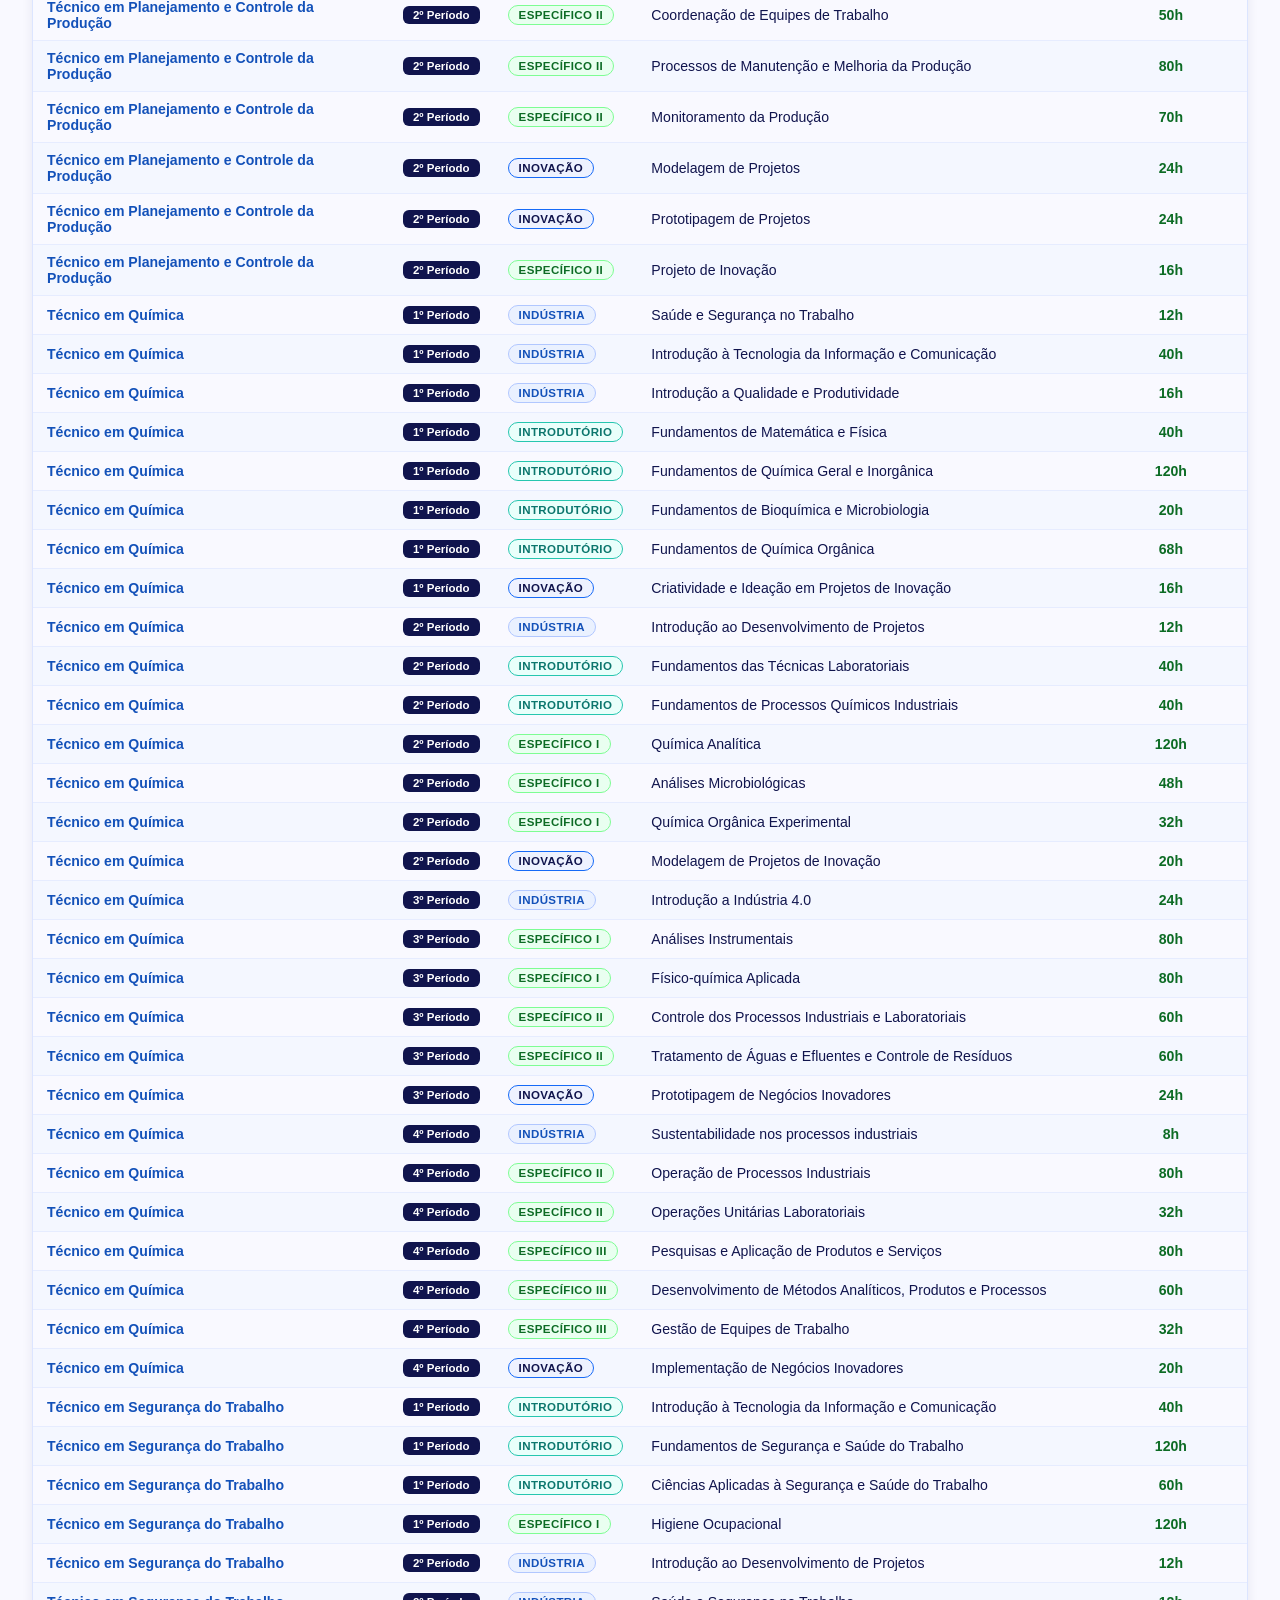
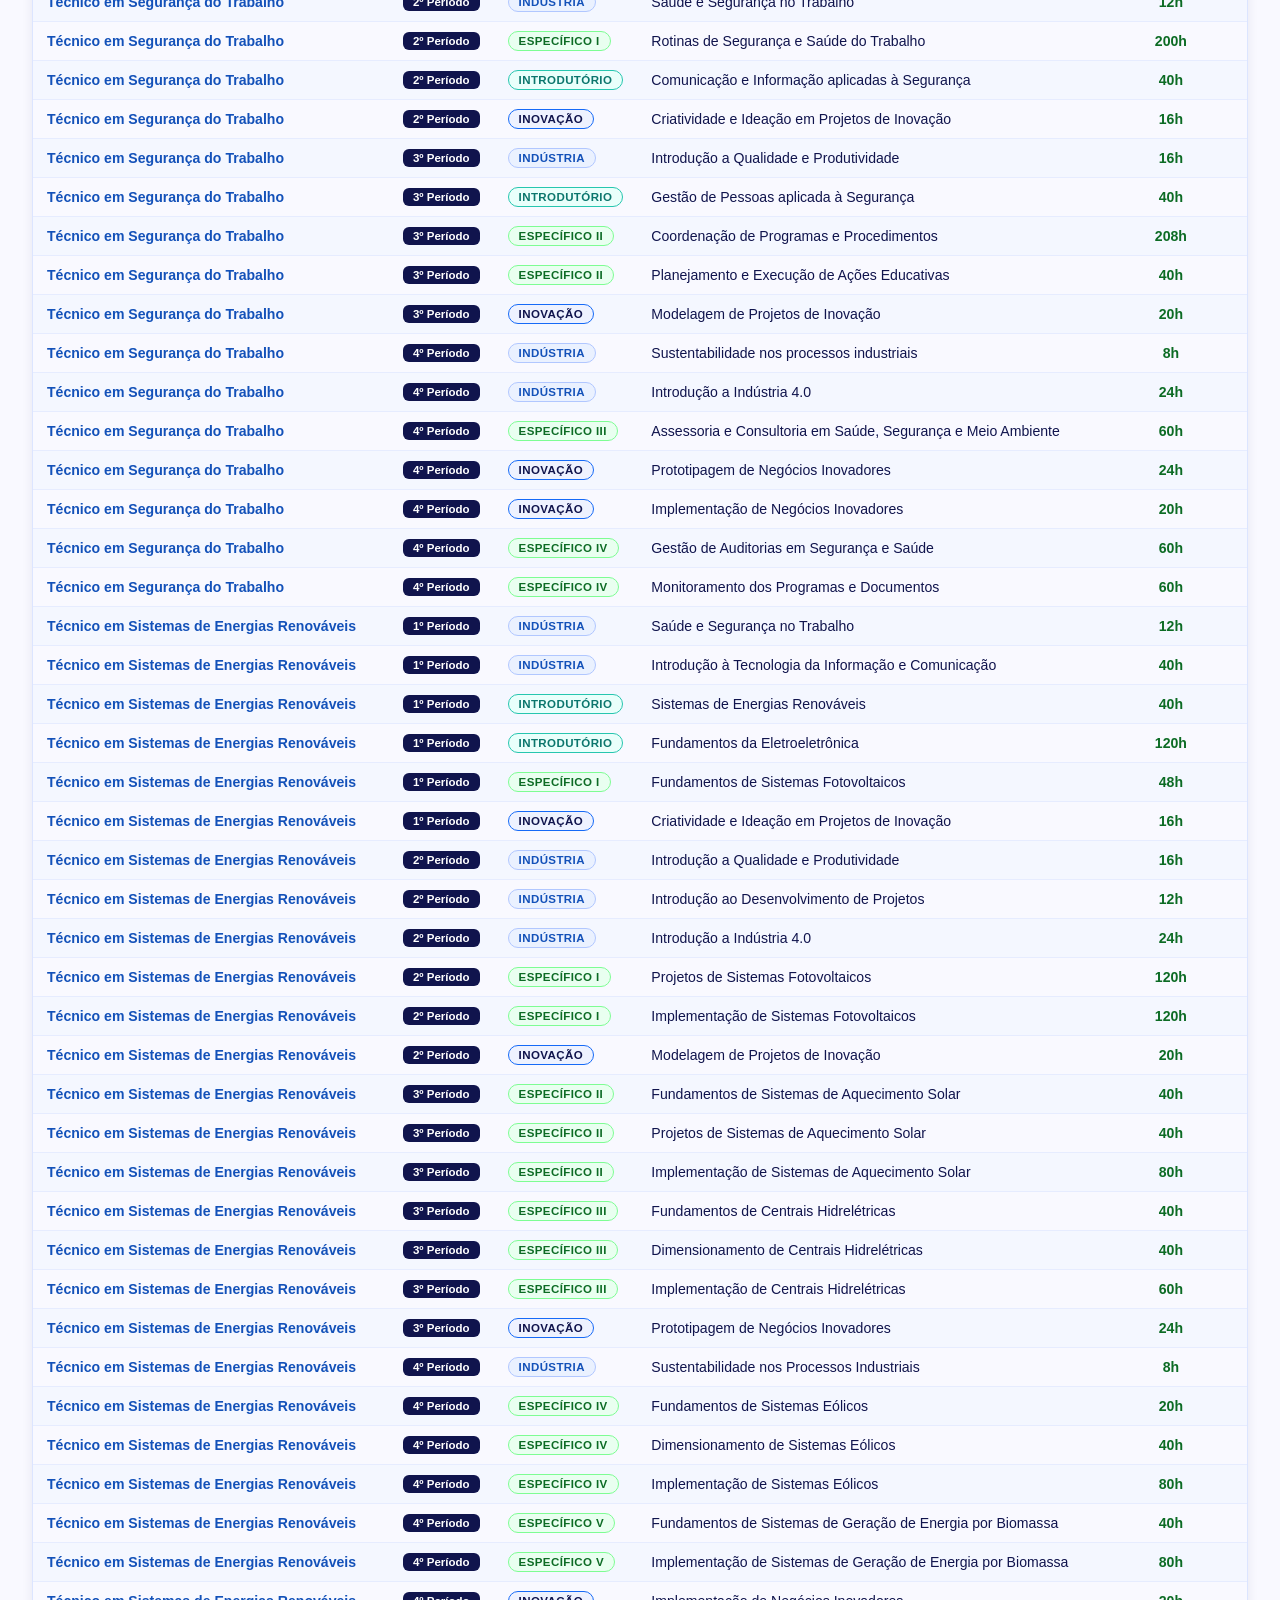
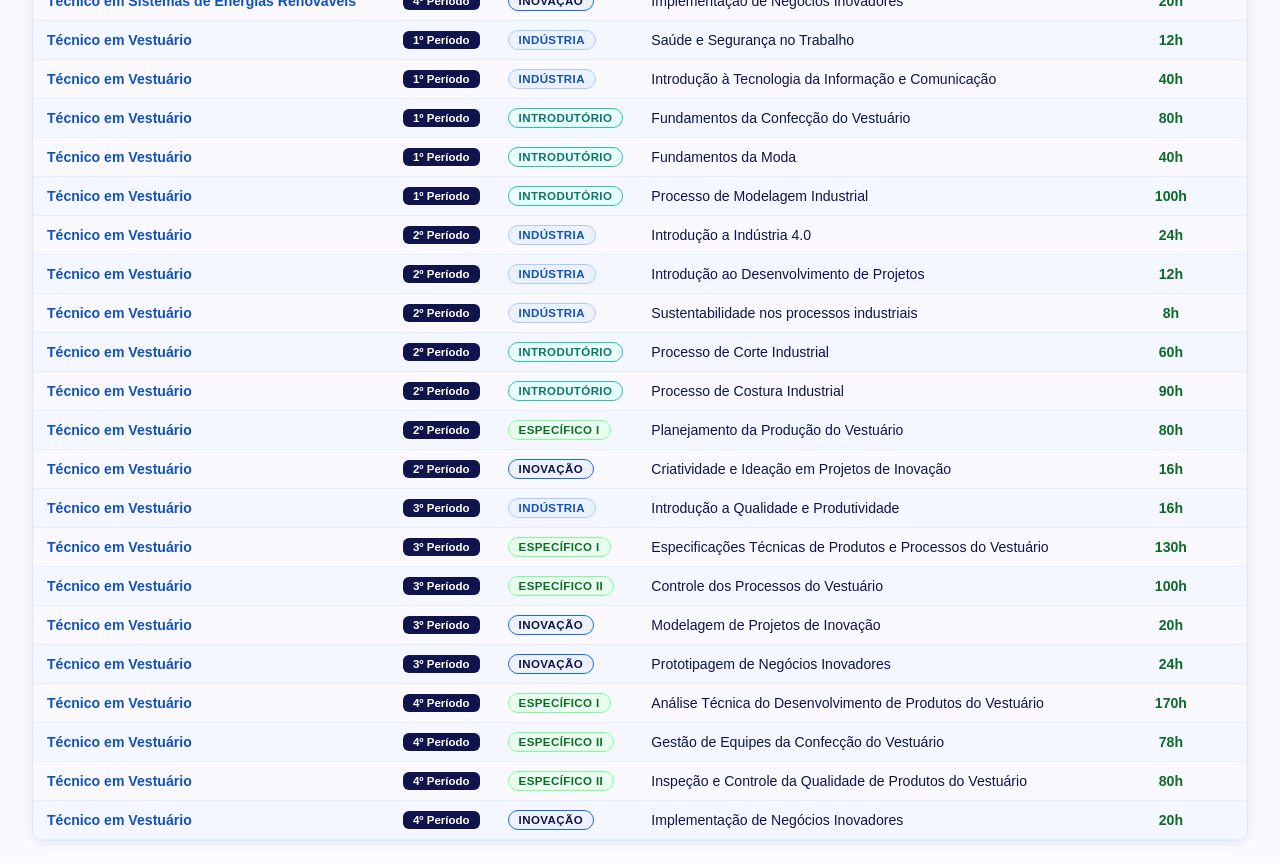
==== commit 0a9fa5e8: "Adiciona logo no cabecalho" ====
--- a/index.html
+++ b/index.html
@@ -42,14 +42,18 @@
     gap: 16px;
   }
   .logo-catec {
-    font-size: 1.65rem;
-    font-weight: 900;
-    letter-spacing: 0;
-    text-shadow: 0 2px 8px rgba(0,0,0,0.28);
-    color: #fff;
+    display: flex;
+    align-items: center;
+    flex: 0 0 auto;
+  }
+  .logo-catec img {
+    display: block;
+    width: 120px;
+    height: auto;
+    border-radius: 8px;
+    box-shadow: 0 8px 22px rgba(0,0,0,0.22);
   }
   header h1 { font-size: 1.25rem; font-weight: 700; line-height: 1.3; }
-  header p  { font-size: 0.82rem; color: var(--azul-claro); margin-top: 3px; font-weight: 600; }
   .header-faixa {
     height: 5px;
     background: linear-gradient(90deg, #10144D, #1351B9, #166AF7, #26C6AF, #3BDD56);
@@ -204,7 +208,7 @@
     .conteudo { padding: 14px 16px; }
     .header-inner { padding: 14px 16px; }
     header h1 { font-size: 1rem; }
-    .logo-catec { font-size: 1.5rem; }
+    .logo-catec img { width: 96px; }
   }
 </style>
 </head>
@@ -213,10 +217,9 @@
 <header>
   <div class="header-faixa"></div>
   <div class="header-inner">
-    <div class="logo-catec">Ensino Técnico Gratuito</div>
+    <div class="logo-catec"><img src="assets/logo-ensino-tecnico-gratuito.png" alt="Ensino Técnico Gratuito"></div>
     <div>
       <h1>Cursos Técnicos Gratuitos SED — Unidades Curriculares</h1>
-      <p>15 cursos consolidados | Itinerário Nacional 2023 | Catálogo do MEC 4ª Edição</p>
     </div>
   </div>
   <div class="header-faixa"></div>
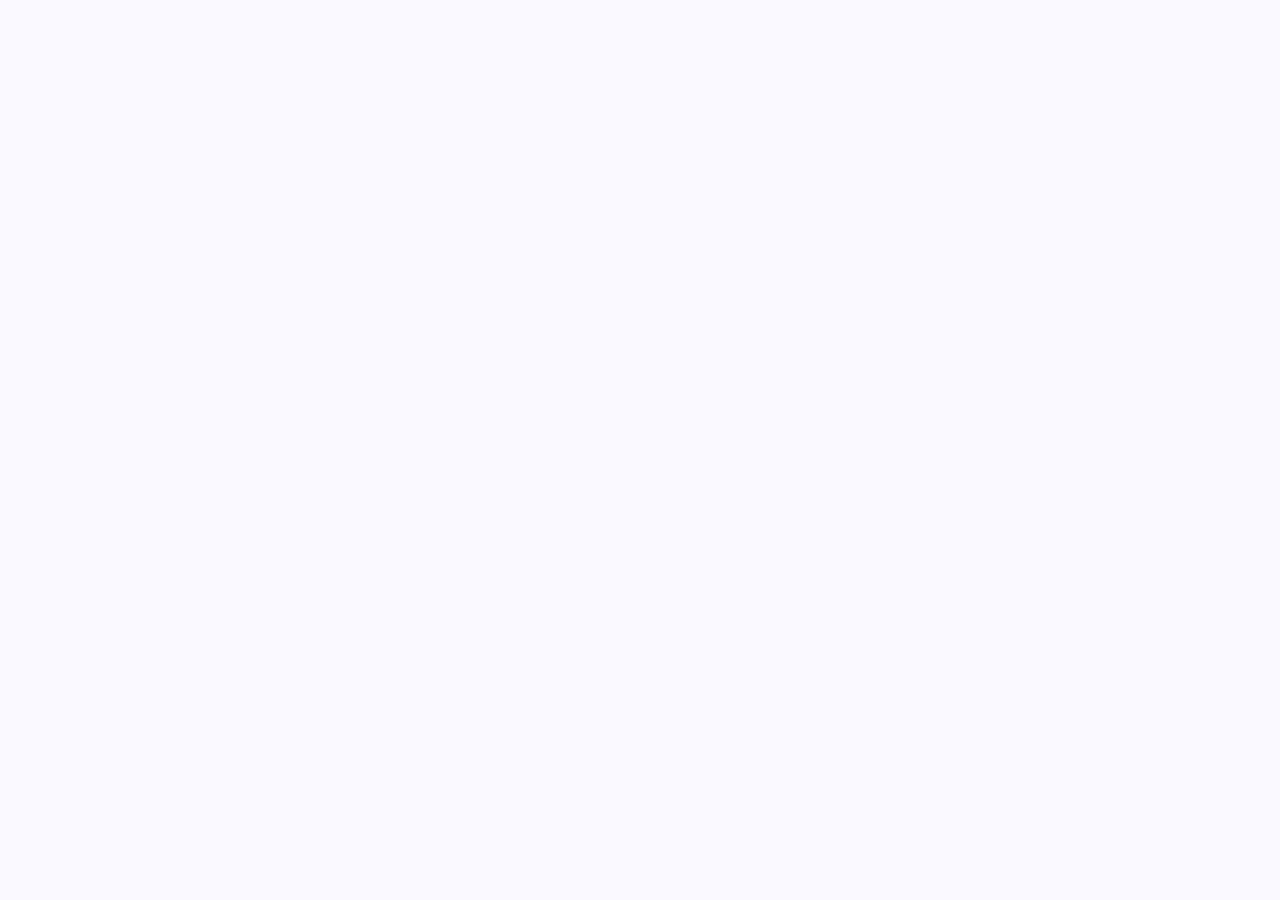
==== commit dc5ccd46: "Migra interface para React" ====
--- a/index.html
+++ b/index.html
@@ -3,825 +3,16 @@
 <head>
 <meta charset="UTF-8">
 <meta name="viewport" content="width=device-width, initial-scale=1.0">
-<title>Cursos Técnicos Gratuitos SED SENAI — Unidades Curriculares</title>
-<style>
-  :root {
-    --azul-noite: #10144D;
-    --azul-senai: #005CA9;
-    --azul: #1351B9;
-    --azul-vivo: #166AF7;
-    --azul-claro: #B1C7FF;
-    --verde: #3BDD56;
-    --verde-logo: #7EFD93;
-    --ciano: #26C6AF;
-    --turquesa: #12A095;
-    --fundo: #F9F9FF;
-    --superficie: #FFFFFF;
-    --borda: #DCE5FF;
-    --texto: #10144D;
-    --texto-suave: #333A3F;
-    --grad: linear-gradient(135deg, #10144D 0%, #1351B9 48%, #166AF7 74%, #3BDD56 100%);
-    --grad-h: linear-gradient(135deg, #0B0E3A 0%, #005CA9 48%, #1351B9 78%, #26C6AF 100%);
-    --verde-claro: #E9FFF0;
-    --cinza: #F4F7FF;
-  }
-
-  * { box-sizing: border-box; margin: 0; padding: 0; }
-  body { font-family: 'Segoe UI', Arial, sans-serif; background: var(--fundo); color: var(--texto); }
-
-  /* ── Header com gradiente Ensino Técnico Gratuito ── */
-  header {
-    background: var(--grad);
-    color: #fff;
-    padding: 0;
-  }
-  .header-inner {
-    padding: 18px 32px 16px;
-    display: flex;
-    align-items: center;
-    gap: 16px;
-  }
-  .logo-catec {
-    display: flex;
-    align-items: center;
-    flex: 0 0 auto;
-  }
-  .logo-catec img {
-    display: block;
-    width: 120px;
-    height: auto;
-    border-radius: 8px;
-    box-shadow: 0 8px 22px rgba(0,0,0,0.22);
-  }
-  header h1 { font-size: 1.25rem; font-weight: 700; line-height: 1.3; }
-  .header-faixa {
-    height: 5px;
-    background: linear-gradient(90deg, #10144D, #1351B9, #166AF7, #26C6AF, #3BDD56);
-  }
-
-  /* ── Barra de controles ── */
-  .controles {
-    background: #fff;
-    border-bottom: 2px solid var(--borda);
-    padding: 14px 32px;
-    display: flex;
-    flex-wrap: wrap;
-    gap: 12px;
-    align-items: flex-end;
-    position: sticky;
-    top: 0;
-    z-index: 100;
-    box-shadow: 0 3px 14px rgba(16,20,77,0.10);
-  }
-  .controles input, .controles select {
-    padding: 8px 12px;
-    border: 1.5px solid var(--borda);
-    border-radius: 8px;
-    font-size: 0.9rem;
-    outline: none;
-    transition: border 0.2s, box-shadow 0.2s;
-    background: #FAFAFA;
-  }
-  .controles input:focus, .controles select:focus {
-    border-color: var(--azul-vivo);
-    box-shadow: 0 0 0 3px rgba(22,106,247,0.14);
-    background: #fff;
-  }
-  .controles input { width: 280px; }
-  .controles select { min-width: 190px; }
-  .controles label { font-size: 0.78rem; color: #555; font-weight: 700; display: flex; flex-direction: column; gap: 4px; text-transform: uppercase; letter-spacing: 0.4px; }
-  #contador { margin-left: auto; font-size: 0.84rem; color: #777; white-space: nowrap; font-weight: 600; }
-  #btn-limpar {
-    padding: 8px 16px;
-    background: var(--verde);
-    border: none;
-    border-radius: 8px;
-    cursor: pointer;
-    font-size: 0.84rem;
-    color: var(--azul-noite);
-    font-weight: 700;
-    letter-spacing: 0.3px;
-    transition: opacity 0.2s;
-    align-self: flex-end;
-  }
-  #btn-limpar:hover { opacity: 0.85; }
-
-  /* ── Conteúdo ── */
-  .conteudo { padding: 22px 32px; }
-
-  /* ── Tabela ── */
-  .tabela-wrapper { overflow-x: auto; border-radius: 10px; border: 1px solid var(--borda); box-shadow: 0 2px 12px rgba(16,20,77,0.08); }
-  table { width: 100%; border-collapse: collapse; font-size: 0.88rem; }
-  thead th {
-    background: linear-gradient(90deg, #10144D, #1351B9, #166AF7);
-    color: #fff;
-    padding: 12px 14px;
-    text-align: left;
-    font-weight: 700;
-    white-space: nowrap;
-    cursor: pointer;
-    user-select: none;
-    font-size: 0.83rem;
-    text-transform: uppercase;
-    letter-spacing: 0.5px;
-  }
-  thead th:hover { filter: brightness(1.15); }
-  thead th .seta { font-size: 0.7rem; margin-left: 4px; opacity: 0.8; }
-  tbody tr { border-bottom: 1px solid #E6ECFF; transition: background 0.15s; }
-  tbody tr:nth-child(even) { background: var(--cinza); }
-  tbody tr:hover { background: #EEF7FF; }
-  td { padding: 9px 14px; vertical-align: middle; }
-
-  /* ── Badges de módulo ── */
-  .badge-modulo {
-    display: inline-block;
-    padding: 3px 10px;
-    border-radius: 20px;
-    font-size: 0.72rem;
-    font-weight: 700;
-    white-space: nowrap;
-    text-transform: uppercase;
-    letter-spacing: 0.4px;
-  }
-  .mod-industria    { background: #EAF1FF; color: #1351B9; border: 1px solid #B1C7FF; }
-  .mod-introdutorio { background: #E9FFFB; color: #0B766D; border: 1px solid #26C6AF; }
-  .mod-especifico   { background: #E9FFF0; color: #0C6B24; border: 1px solid #7EFD93; }
-  .mod-inovacao     { background: #EEF2FF; color: #10144D; border: 1px solid #166AF7; }
-  .mod-outro        { background: #F1F4FA; color: #333A3F; border: 1px solid #DCE5FF; }
-
-  /* ── Badge de período ── */
-  .badge-periodo {
-    display: inline-block;
-    padding: 3px 10px;
-    border-radius: 6px;
-    font-size: 0.72rem;
-    font-weight: 700;
-    background: #10144D;
-    color: #fff;
-    white-space: nowrap;
-  }
-
-  .link-curso { color: var(--azul); text-decoration: none; font-weight: 800; }
-  .link-curso:hover { color: var(--azul-vivo); text-decoration: underline; }
-
-  .horas { font-weight: 800; text-align: center; color: #0C6B24; }
-
-  .nenhum { text-align: center; padding: 48px; color: #AAA; font-size: 1rem; }
-
-  /* ── Cards de cursos ── */
-  .resumo-cursos { display: flex; flex-wrap: wrap; gap: 10px; margin-bottom: 20px; }
-  .card-curso {
-    background: #fff;
-    border: 2px solid var(--borda);
-    border-radius: 10px;
-    padding: 10px 16px;
-    font-size: 0.82rem;
-    display: flex;
-    flex-direction: column;
-    gap: 3px;
-    cursor: pointer;
-    transition: border 0.2s, box-shadow 0.2s, transform 0.15s;
-  }
-  .card-curso:hover {
-    border-color: var(--azul-vivo);
-    box-shadow: 0 3px 12px rgba(22,106,247,0.16);
-    transform: translateY(-1px);
-  }
-  .card-curso.ativo {
-    border-color: var(--verde);
-    background: var(--verde-claro);
-    box-shadow: 0 3px 12px rgba(59,221,86,0.18);
-  }
-  .card-curso .nome-curso { font-weight: 800; color: var(--azul); font-size: 0.83rem; }
-  .card-curso.ativo .nome-curso { color: #0C6B24; }
-  .card-curso .info-curso { color: #888; font-size: 0.78rem; }
-
-  /* ── Faixa decorativa abaixo dos controles ── */
-  .faixa-grad {
-    height: 3px;
-    background: linear-gradient(90deg, #10144D, #1351B9, #166AF7, #26C6AF, #3BDD56);
-  }
-
-  @media (max-width: 700px) {
-    .controles { padding: 12px 16px; }
-    .controles input { width: 100%; }
-    .conteudo { padding: 14px 16px; }
-    .header-inner { padding: 14px 16px; }
-    header h1 { font-size: 1rem; }
-    .logo-catec img { width: 96px; }
-  }
-</style>
+<title>Cursos T&eacute;cnicos Gratuitos SED SENAI &mdash; Unidades Curriculares</title>
+<link rel="preconnect" href="https://unpkg.com">
+<link rel="stylesheet" href="assets/styles.css">
 </head>
 <body>
-
-<header>
-  <div class="header-faixa"></div>
-  <div class="header-inner">
-    <div class="logo-catec"><img src="assets/logo-ensino-tecnico-gratuito.png" alt="Ensino Técnico Gratuito"></div>
-    <div>
-      <h1>Cursos Técnicos Gratuitos SED — Unidades Curriculares</h1>
-    </div>
-  </div>
-  <div class="header-faixa"></div>
-</header>
-
-<div class="controles">
-  <label>
-    Buscar unidade curricular
-    <input type="text" id="busca" placeholder="Ex: manutenção, projetos, química..." autofocus>
-  </label>
-  <label>
-    Curso
-    <select id="filtro-curso">
-      <option value="">Todos os cursos</option>
-    </select>
-  </label>
-  <label>
-    Módulo
-    <select id="filtro-modulo">
-      <option value="">Todos os módulos</option>
-      <option value="Indústria">Indústria</option>
-      <option value="Introdutório">Introdutório</option>
-      <option value="Específico">Específico (I / II / III...)</option>
-      <option value="Inovação">Inovação</option>
-    </select>
-  </label>
-  <label>
-    Período
-    <select id="filtro-periodo">
-      <option value="">Todos os períodos</option>
-      <option value="1º Período">1º Período</option>
-      <option value="2º Período">2º Período</option>
-      <option value="3º Período">3º Período</option>
-      <option value="4º Período">4º Período</option>
-    </select>
-  </label>
-  <button id="btn-limpar">✕ Limpar filtros</button>
-  <span id="contador"></span>
-</div>
-<div class="faixa-grad"></div>
-
-<div class="conteudo">
-  <div class="resumo-cursos" id="cards-cursos"></div>
-  <div class="tabela-wrapper">
-    <table id="tabela">
-      <thead>
-        <tr>
-          <th data-col="curso">Curso <span class="seta">▼</span></th>
-          <th data-col="periodo">Período <span class="seta"></span></th>
-          <th data-col="modulo">Módulo <span class="seta"></span></th>
-          <th data-col="nome">Unidade Curricular <span class="seta"></span></th>
-          <th data-col="horas" style="text-align:center">Carga Horária <span class="seta"></span></th>
-        </tr>
-      </thead>
-      <tbody id="corpo"></tbody>
-    </table>
-    <div class="nenhum" id="nenhum" style="display:none">Nenhuma unidade curricular encontrada com estes filtros.</div>
-  </div>
-</div>
-
-<script>
-const CURSOS = [
-  {
-    id: 1,
-    nome: "Técnico em Segurança do Trabalho",
-    url: "https://docs.google.com/spreadsheets/d/1JZ1beqpBW-YrQ4vqZt6rVBigeU36v-4YKqd2OVCyA0k/edit?gid=761283291#gid=761283291",
-    totalHoras: 1200,
-    unidades: [
-      {periodo:"1º Período", modulo:"Introdutório", nome:"Introdução à Tecnologia da Informação e Comunicação", horas:40},
-      {periodo:"1º Período", modulo:"Introdutório", nome:"Fundamentos de Segurança e Saúde do Trabalho", horas:120},
-      {periodo:"1º Período", modulo:"Introdutório", nome:"Ciências Aplicadas à Segurança e Saúde do Trabalho", horas:60},
-      {periodo:"1º Período", modulo:"Específico I", nome:"Higiene Ocupacional", horas:120},
-      {periodo:"2º Período", modulo:"Indústria", nome:"Introdução ao Desenvolvimento de Projetos", horas:12},
-      {periodo:"2º Período", modulo:"Indústria", nome:"Saúde e Segurança no Trabalho", horas:12},
-      {periodo:"2º Período", modulo:"Específico I", nome:"Rotinas de Segurança e Saúde do Trabalho", horas:200},
-      {periodo:"2º Período", modulo:"Introdutório", nome:"Comunicação e Informação aplicadas à Segurança", horas:40},
-      {periodo:"2º Período", modulo:"Inovação", nome:"Criatividade e Ideação em Projetos de Inovação", horas:16},
-      {periodo:"3º Período", modulo:"Indústria", nome:"Introdução a Qualidade e Produtividade", horas:16},
-      {periodo:"3º Período", modulo:"Introdutório", nome:"Gestão de Pessoas aplicada à Segurança", horas:40},
-      {periodo:"3º Período", modulo:"Específico II", nome:"Coordenação de Programas e Procedimentos", horas:208},
-      {periodo:"3º Período", modulo:"Específico II", nome:"Planejamento e Execução de Ações Educativas", horas:40},
-      {periodo:"3º Período", modulo:"Inovação", nome:"Modelagem de Projetos de Inovação", horas:20},
-      {periodo:"4º Período", modulo:"Indústria", nome:"Sustentabilidade nos processos industriais", horas:8},
-      {periodo:"4º Período", modulo:"Indústria", nome:"Introdução a Indústria 4.0", horas:24},
-      {periodo:"4º Período", modulo:"Específico III", nome:"Assessoria e Consultoria em Saúde, Segurança e Meio Ambiente", horas:60},
-      {periodo:"4º Período", modulo:"Inovação", nome:"Prototipagem de Negócios Inovadores", horas:24},
-      {periodo:"4º Período", modulo:"Inovação", nome:"Implementação de Negócios Inovadores", horas:20},
-      {periodo:"4º Período", modulo:"Específico IV", nome:"Gestão de Auditorias em Segurança e Saúde", horas:60},
-      {periodo:"4º Período", modulo:"Específico IV", nome:"Monitoramento dos Programas e Documentos", horas:60},
-    ]
-  },
-  {
-    id: 2,
-    nome: "Técnico em Química",
-    url: "https://docs.google.com/spreadsheets/d/151Rf2o_K5QyIGThgoLf_YZVeyHDQrrtO/edit?gid=1197597338#gid=1197597338",
-    totalHoras: 1200,
-    unidades: [
-      {periodo:"1º Período", modulo:"Indústria", nome:"Saúde e Segurança no Trabalho", horas:12},
-      {periodo:"1º Período", modulo:"Indústria", nome:"Introdução à Tecnologia da Informação e Comunicação", horas:40},
-      {periodo:"1º Período", modulo:"Indústria", nome:"Introdução a Qualidade e Produtividade", horas:16},
-      {periodo:"1º Período", modulo:"Introdutório", nome:"Fundamentos de Matemática e Física", horas:40},
-      {periodo:"1º Período", modulo:"Introdutório", nome:"Fundamentos de Química Geral e Inorgânica", horas:120},
-      {periodo:"1º Período", modulo:"Introdutório", nome:"Fundamentos de Bioquímica e Microbiologia", horas:20},
-      {periodo:"1º Período", modulo:"Introdutório", nome:"Fundamentos de Química Orgânica", horas:68},
-      {periodo:"1º Período", modulo:"Inovação", nome:"Criatividade e Ideação em Projetos de Inovação", horas:16},
-      {periodo:"2º Período", modulo:"Indústria", nome:"Introdução ao Desenvolvimento de Projetos", horas:12},
-      {periodo:"2º Período", modulo:"Introdutório", nome:"Fundamentos das Técnicas Laboratoriais", horas:40},
-      {periodo:"2º Período", modulo:"Introdutório", nome:"Fundamentos de Processos Químicos Industriais", horas:40},
-      {periodo:"2º Período", modulo:"Específico I", nome:"Química Analítica", horas:120},
-      {periodo:"2º Período", modulo:"Específico I", nome:"Análises Microbiológicas", horas:48},
-      {periodo:"2º Período", modulo:"Específico I", nome:"Química Orgânica Experimental", horas:32},
-      {periodo:"2º Período", modulo:"Inovação", nome:"Modelagem de Projetos de Inovação", horas:20},
-      {periodo:"3º Período", modulo:"Indústria", nome:"Introdução a Indústria 4.0", horas:24},
-      {periodo:"3º Período", modulo:"Específico I", nome:"Análises Instrumentais", horas:80},
-      {periodo:"3º Período", modulo:"Específico I", nome:"Físico-química Aplicada", horas:80},
-      {periodo:"3º Período", modulo:"Específico II", nome:"Controle dos Processos Industriais e Laboratoriais", horas:60},
-      {periodo:"3º Período", modulo:"Específico II", nome:"Tratamento de Águas e Efluentes e Controle de Resíduos", horas:60},
-      {periodo:"3º Período", modulo:"Inovação", nome:"Prototipagem de Negócios Inovadores", horas:24},
-      {periodo:"4º Período", modulo:"Indústria", nome:"Sustentabilidade nos processos industriais", horas:8},
-      {periodo:"4º Período", modulo:"Específico II", nome:"Operação de Processos Industriais", horas:80},
-      {periodo:"4º Período", modulo:"Específico II", nome:"Operações Unitárias Laboratoriais", horas:32},
-      {periodo:"4º Período", modulo:"Específico III", nome:"Pesquisas e Aplicação de Produtos e Serviços", horas:80},
-      {periodo:"4º Período", modulo:"Específico III", nome:"Desenvolvimento de Métodos Analíticos, Produtos e Processos", horas:60},
-      {periodo:"4º Período", modulo:"Específico III", nome:"Gestão de Equipes de Trabalho", horas:32},
-      {periodo:"4º Período", modulo:"Inovação", nome:"Implementação de Negócios Inovadores", horas:20},
-    ]
-  },
-  {
-    id: 3,
-    nome: "Técnico em Planejamento e Controle da Produção",
-    url: "https://docs.google.com/spreadsheets/d/1T6_3zP3e2kP9egutTaX-Cpt9gAYbcUnb/edit?gid=864973143#gid=864973143",
-    totalHoras: 800,
-    unidades: [
-      {periodo:"1º Período", modulo:"Indústria", nome:"Introdução à Tecnologia da Informação e Comunicação", horas:40},
-      {periodo:"1º Período", modulo:"Indústria", nome:"Introdução ao Desenvolvimento de Projetos", horas:12},
-      {periodo:"1º Período", modulo:"Introdutório", nome:"Introdução à Gestão Organizacional", horas:110},
-      {periodo:"1º Período", modulo:"Específico I", nome:"Planejamento da Produção", horas:130},
-      {periodo:"1º Período", modulo:"Específico I", nome:"Programação da Produção", horas:80},
-      {periodo:"1º Período", modulo:"Inovação", nome:"Criatividade e Ideação", horas:24},
-      {periodo:"2º Período", modulo:"Indústria", nome:"Saúde e Segurança no Trabalho", horas:12},
-      {periodo:"2º Período", modulo:"Indústria", nome:"Sustentabilidade nos Processos Industriais", horas:8},
-      {periodo:"2º Período", modulo:"Indústria", nome:"Introdução a Qualidade e Produtividade", horas:16},
-      {periodo:"2º Período", modulo:"Indústria", nome:"Introdução à Indústria 4.0", horas:24},
-      {periodo:"2º Período", modulo:"Introdutório", nome:"Introdução a Processos de Melhoria e Inovação", horas:80},
-      {periodo:"2º Período", modulo:"Específico II", nome:"Coordenação de Equipes de Trabalho", horas:50},
-      {periodo:"2º Período", modulo:"Específico II", nome:"Processos de Manutenção e Melhoria da Produção", horas:80},
-      {periodo:"2º Período", modulo:"Específico II", nome:"Monitoramento da Produção", horas:70},
-      {periodo:"2º Período", modulo:"Inovação", nome:"Modelagem de Projetos", horas:24},
-      {periodo:"2º Período", modulo:"Inovação", nome:"Prototipagem de Projetos", horas:24},
-      {periodo:"2º Período", modulo:"Específico II", nome:"Projeto de Inovação", horas:16},
-    ]
-  },
-  {
-    id: 4,
-    nome: "Técnico em Mecânica",
-    url: "https://docs.google.com/spreadsheets/d/14z9ON8oCeyR0hnoYrq5khnzBstDCPpNUuWMWf3VE9Lk/edit?gid=1665895943#gid=1665895943",
-    totalHoras: 1300,
-    unidades: [
-      {periodo:"1º Período", modulo:"Indústria", nome:"Introdução à Tecnologia da Informação e Comunicação", horas:40},
-      {periodo:"1º Período", modulo:"Introdutório", nome:"Fundamentos da Tecnologia Mecânica", horas:100},
-      {periodo:"1º Período", modulo:"Introdutório", nome:"Leitura de Desenho e Metrologia Mecânica", horas:90},
-      {periodo:"1º Período", modulo:"Introdutório", nome:"Processos Básicos de Fabricação Mecânica", horas:100},
-      {periodo:"2º Período", modulo:"Indústria", nome:"Saúde e Segurança no Trabalho", horas:12},
-      {periodo:"2º Período", modulo:"Específico I", nome:"Planejamento e Controle da Produção", horas:100},
-      {periodo:"2º Período", modulo:"Específico I", nome:"Processos de Fabricação Mecânica", horas:200},
-      {periodo:"2º Período", modulo:"Específico I", nome:"Otimização de Processos de Produção Mecânica", horas:30},
-      {periodo:"3º Período", modulo:"Indústria", nome:"Sustentabilidade nos Processos Industriais", horas:8},
-      {periodo:"3º Período", modulo:"Indústria", nome:"Introdução a Qualidade e Produtividade", horas:16},
-      {periodo:"3º Período", modulo:"Específico II", nome:"Planejamento e Controle da Manutenção", horas:40},
-      {periodo:"3º Período", modulo:"Específico II", nome:"Manutenção Mecânica Aplicada", horas:180},
-      {periodo:"3º Período", modulo:"Específico II", nome:"Desenvolvimento de Sistemas de Automação Mecânica", horas:120},
-      {periodo:"4º Período", modulo:"Indústria", nome:"Introdução ao Desenvolvimento de Projetos", horas:12},
-      {periodo:"4º Período", modulo:"Indústria", nome:"Introdução a Indústria 4.0", horas:24},
-      {periodo:"4º Período", modulo:"Específico III", nome:"Gerenciamento de Projetos", horas:30},
-      {periodo:"4º Período", modulo:"Específico III", nome:"Projeto de Inovação em Mecânica", horas:198},
-    ]
-  },
-  {
-    id: 5,
-    nome: "Técnico em Internet das Coisas",
-    url: "https://docs.google.com/spreadsheets/d/1v7_ME7K6QiaqhwxJZ94TZ0fPPKibhL5PGARk6Jo7JpU/edit?gid=39094474#gid=39094474",
-    totalHoras: 1300,
-    unidades: [
-      {periodo:"1º Período", modulo:"Indústria", nome:"Saúde e Segurança no Trabalho", horas:12},
-      {periodo:"1º Período", modulo:"Indústria", nome:"Introdução à Tecnologia da Informação e Comunicação", horas:40},
-      {periodo:"1º Período", modulo:"Introdutório", nome:"Fundamentos da Metrologia e Desenho Técnico", horas:56},
-      {periodo:"1º Período", modulo:"Introdutório", nome:"Fundamentos da Instrumentação", horas:60},
-      {periodo:"1º Período", modulo:"Introdutório", nome:"Fundamentos do Desenvolvimento de Software", horas:70},
-      {periodo:"1º Período", modulo:"Introdutório", nome:"Fundamentos de Redes de Comunicação", horas:80},
-      {periodo:"1º Período", modulo:"Inovação", nome:"Criatividade e Ideação em Projetos de Inovação", horas:16},
-      {periodo:"2º Período", modulo:"Indústria", nome:"Introdução a Qualidade e Produtividade", horas:16},
-      {periodo:"2º Período", modulo:"Indústria", nome:"Introdução ao Desenvolvimento de Projetos", horas:12},
-      {periodo:"2º Período", modulo:"Indústria", nome:"Introdução a Indústria 4.0", horas:24},
-      {periodo:"2º Período", modulo:"Inovação", nome:"Modelagem de Projetos de Inovação", horas:20},
-      {periodo:"2º Período", modulo:"Introdutório", nome:"Eletrônica Aplicada à Sistemas de Automação e TI", horas:90},
-      {periodo:"2º Período", modulo:"Específico I", nome:"Programação de Drivers para Dispositivos", horas:60},
-      {periodo:"2º Período", modulo:"Introdutório", nome:"Gestão de Projetos de Automação e TI", horas:40},
-      {periodo:"2º Período", modulo:"Específico II", nome:"Programação de Sistemas Embarcados", horas:90},
-      {periodo:"3º Período", modulo:"Específico II", nome:"Manutenção de Sistemas Embarcados", horas:50},
-      {periodo:"3º Período", modulo:"Específico II", nome:"Projetos de Interfaces Eletrônicas", horas:90},
-      {periodo:"3º Período", modulo:"Específico II", nome:"Instalação de Sensores e Dispositivos", horas:90},
-      {periodo:"3º Período", modulo:"Específico II", nome:"Manutenção de Sensores e Dispositivos", horas:30},
-      {periodo:"3º Período", modulo:"Inovação", nome:"Prototipagem de Negócios Inovadores", horas:24},
-      {periodo:"4º Período", modulo:"Indústria", nome:"Sustentabilidade nos Processos Industriais", horas:8},
-      {periodo:"4º Período", modulo:"Específico II", nome:"Projetos de Estrutura de Sensoriamento", horas:50},
-      {periodo:"4º Período", modulo:"Específico III", nome:"Redes de Comunicação para IoT", horas:92},
-      {periodo:"4º Período", modulo:"Específico III", nome:"Manutenção de Redes de Comunicação", horas:30},
-      {periodo:"4º Período", modulo:"Específico III", nome:"Desenvolvimento de Interface de Usuário para IoT", horas:70},
-      {periodo:"4º Período", modulo:"Específico III", nome:"Projetos de Integração de Equipamentos", horas:60},
-      {periodo:"4º Período", modulo:"Inovação", nome:"Implementação de Negócios Inovadores", horas:20},
-    ]
-  },
-  {
-    id: 8,
-    nome: "Técnico em Eletromecânica",
-    url: "https://docs.google.com/spreadsheets/d/1qFcj9BVR3TWUGKzYUdLdp5lNn2kzZo64w6zdMNNMmI8/edit?gid=761283291#gid=761283291",
-    totalHoras: 1300,
-    unidades: [
-      {periodo:"1º Período", modulo:"Indústria", nome:"Introdução à Tecnologia da Informação e Comunicação", horas:40},
-      {periodo:"1º Período", modulo:"Indústria", nome:"Saúde e Segurança no Trabalho", horas:12},
-      {periodo:"1º Período", modulo:"Introdutório", nome:"Introdução à Fabricação Mecânica", horas:40},
-      {periodo:"1º Período", modulo:"Introdutório", nome:"Leitura de Desenho e Metrologia Mecânica", horas:90},
-      {periodo:"1º Período", modulo:"Introdutório", nome:"Fundamentos da Tecnologia Mecânica", horas:100},
-      {periodo:"1º Período", modulo:"Introdutório", nome:"Fundamentos da Eletricidade Industrial", horas:60},
-      {periodo:"2º Período", modulo:"Específico I", nome:"Organização da Produção Mecânica", horas:60},
-      {periodo:"2º Período", modulo:"Específico I", nome:"Montagem de Sistemas Mecânicos", horas:80},
-      {periodo:"2º Período", modulo:"Específico I", nome:"Montagem de Sistemas Elétricos", horas:80},
-      {periodo:"2º Período", modulo:"Específico I", nome:"Fabricação Mecânica Aplicada à Manutenção e Montagem", horas:120},
-      {periodo:"3º Período", modulo:"Indústria", nome:"Sustentabilidade nos processos industriais", horas:8},
-      {periodo:"3º Período", modulo:"Indústria", nome:"Introdução a Qualidade e Produtividade", horas:16},
-      {periodo:"3º Período", modulo:"Específico II", nome:"Planejamento e Controle da Manutenção", horas:40},
-      {periodo:"3º Período", modulo:"Específico II", nome:"Manutenção Mecânica de Máquinas e Equipamentos", horas:150},
-      {periodo:"3º Período", modulo:"Específico II", nome:"Manutenção Elétrica de Máquinas e Equipamentos", horas:100},
-      {periodo:"4º Período", modulo:"Indústria", nome:"Introdução ao Desenvolvimento de Projetos", horas:12},
-      {periodo:"4º Período", modulo:"Indústria", nome:"Introdução a Indústria 4.0", horas:24},
-      {periodo:"4º Período", modulo:"Específico III", nome:"Projeto de Inovação em Eletromecânica", horas:58},
-      {periodo:"4º Período", modulo:"Específico III", nome:"Gerenciamento de Projetos", horas:30},
-      {periodo:"4º Período", modulo:"Específico III", nome:"Manutenção de Sistemas Automatizados", horas:120},
-      {periodo:"4º Período", modulo:"Específico III", nome:"Controladores Lógicos Programáveis", horas:60},
-    ]
-  },
-  {
-    id: 9,
-    nome: "Técnico em Eletroeletrônica",
-    url: "https://docs.google.com/spreadsheets/d/1cnAHQGnUGBPSnIbLSWnaZTASy_vZXw8XipNMlE9PoXg/edit?gid=39094474#gid=39094474",
-    totalHoras: 1200,
-    unidades: [
-      {periodo:"1º Período", modulo:"Indústria", nome:"Introdução à Tecnologia da Informação e Comunicação", horas:40},
-      {periodo:"1º Período", modulo:"Introdutório", nome:"Fundamentos da Eletroeletrônica", horas:160},
-      {periodo:"1º Período", modulo:"Introdutório", nome:"Eletrônica Digital", horas:40},
-      {periodo:"1º Período", modulo:"Introdutório", nome:"Eletrônica Analógica", horas:68},
-      {periodo:"2º Período", modulo:"Indústria", nome:"Saúde e Segurança no Trabalho", horas:12},
-      {periodo:"2º Período", modulo:"Indústria", nome:"Introdução ao Desenvolvimento de Projetos", horas:12},
-      {periodo:"2º Período", modulo:"Específico I", nome:"Instalação de Sistemas Eletroeletrônicos Industriais", horas:80},
-      {periodo:"2º Período", modulo:"Específico I", nome:"Gestão da Instalação de Sistemas Eletroeletrônicos", horas:40},
-      {periodo:"2º Período", modulo:"Específico II", nome:"Manutenção de Sistemas Eletrônicos Industriais", horas:40},
-      {periodo:"2º Período", modulo:"Específico II", nome:"Gestão da Manutenção de Sistemas Eletroeletrônicos", horas:40},
-      {periodo:"2º Período", modulo:"Específico III", nome:"Projetos de Circuitos Eletrônicos Industriais", horas:80},
-      {periodo:"3º Período", modulo:"Indústria", nome:"Sustentabilidade nos processos industriais", horas:8},
-      {periodo:"3º Período", modulo:"Indústria", nome:"Introdução a Qualidade e Produtividade", horas:16},
-      {periodo:"3º Período", modulo:"Indústria", nome:"Introdução a Indústria 4.0", horas:24},
-      {periodo:"3º Período", modulo:"Específico I", nome:"Instalação de Sistemas Elétricos Prediais", horas:100},
-      {periodo:"3º Período", modulo:"Específico II", nome:"Manutenção de Sistemas Elétricos Prediais", horas:40},
-      {periodo:"3º Período", modulo:"Específico III", nome:"Projetos de Instalações Elétricas Prediais", horas:80},
-      {periodo:"4º Período", modulo:"Específico I", nome:"Instalação de Sistemas Elétricos Industriais", horas:180},
-      {periodo:"4º Período", modulo:"Específico II", nome:"Manutenção de Sistemas Elétricos Industriais", horas:60},
-      {periodo:"4º Período", modulo:"Específico III", nome:"Projetos de Acionamento e Controle Industriais", horas:80},
-    ]
-  },
-  {
-    id: 10,
-    nome: "Técnico em Desenvolvimento de Sistemas",
-    url: "https://docs.google.com/spreadsheets/d/1BXEX07z5RVqflMYXcMMay-LpOsnDZcJJTT780BXJ5Dc/edit?gid=438736037#gid=438736037",
-    totalHoras: 1200,
-    unidades: [
-      {periodo:"1º Período", modulo:"Indústria", nome:"Introdução a Tecnologia da Informação e Comunicação", horas:40},
-      {periodo:"1º Período", modulo:"Introdutório", nome:"Lógica de Programação", horas:220},
-      {periodo:"1º Período", modulo:"Introdutório", nome:"Fundamentos de Eletroeletrônica Aplicada", horas:80},
-      {periodo:"2º Período", modulo:"Indústria", nome:"Introdução ao Desenvolvimento de Projetos", horas:12},
-      {periodo:"2º Período", modulo:"Específico I", nome:"Banco de Dados", horas:120},
-      {periodo:"2º Período", modulo:"Específico II", nome:"Modelagem de Sistemas", horas:100},
-      {periodo:"2º Período", modulo:"Específico I", nome:"Programação de Aplicativos", horas:100},
-      {periodo:"3º Período", modulo:"Indústria", nome:"Sustentabilidade nos processos industriais", horas:8},
-      {periodo:"3º Período", modulo:"Indústria", nome:"Introdução a Qualidade e Produtividade", horas:16},
-      {periodo:"3º Período", modulo:"Específico II", nome:"Desenvolvimento de Sistemas", horas:200},
-      {periodo:"3º Período", modulo:"Específico II", nome:"Teste de Sistemas", horas:60},
-      {periodo:"4º Período", modulo:"Indústria", nome:"Introdução a Indústria 4.0", horas:24},
-      {periodo:"4º Período", modulo:"Indústria", nome:"Saúde e Segurança no Trabalho", horas:12},
-      {periodo:"4º Período", modulo:"Específico I", nome:"Internet das Coisas", horas:128},
-      {periodo:"4º Período", modulo:"Específico II", nome:"Implantação de Sistemas", horas:40},
-      {periodo:"4º Período", modulo:"Específico II", nome:"Manutenção de Sistemas", horas:40},
-    ]
-  },
-  {
-    id: 11,
-    nome: "Técnico em Automação Industrial",
-    url: "https://docs.google.com/spreadsheets/d/18bTgy_5-3pkYXQCubzwrJqE21j5Aum8z/edit?gid=1197597338#gid=1197597338",
-    totalHoras: 1300,
-    unidades: [
-      {periodo:"1º Período", modulo:"Indústria", nome:"Saúde e Segurança no Trabalho", horas:12},
-      {periodo:"1º Período", modulo:"Indústria", nome:"Introdução à Tecnologia da Informação e Comunicação", horas:40},
-      {periodo:"1º Período", modulo:"Indústria", nome:"Introdução a Qualidade e Produtividade", horas:16},
-      {periodo:"1º Período", modulo:"Introdutório", nome:"Fundamentos de Eletroeletrônica", horas:100},
-      {periodo:"1º Período", modulo:"Introdutório", nome:"Lógica de Programação", horas:40},
-      {periodo:"1º Período", modulo:"Introdutório", nome:"Desenho Técnico Aplicado à Sistemas Automatizados", horas:60},
-      {periodo:"1º Período", modulo:"Específico II", nome:"Gestão dos Processos de Implementação de Sistemas Automatizados", horas:32},
-      {periodo:"1º Período", modulo:"Inovação", nome:"Criatividade e Ideação em Projetos de Inovação", horas:16},
-      {periodo:"2º Período", modulo:"Indústria", nome:"Introdução ao Desenvolvimento de Projetos", horas:12},
-      {periodo:"2º Período", modulo:"Específico I", nome:"Sistemas Eletrônicos e Microcontrolados", horas:84},
-      {periodo:"2º Período", modulo:"Específico I", nome:"Acionamentos Eletroeletrônicos", horas:80},
-      {periodo:"2º Período", modulo:"Específico I", nome:"Sistemas Eletrohidráulicos e Eletropneumáticos", horas:60},
-      {periodo:"2º Período", modulo:"Específico I", nome:"Instrumentação e Controle de Processos Industriais", horas:80},
-      {periodo:"2º Período", modulo:"Inovação", nome:"Modelagem de Projetos de Inovação", horas:20},
-      {periodo:"3º Período", modulo:"Indústria", nome:"Introdução a Indústria 4.0", horas:24},
-      {periodo:"3º Período", modulo:"Específico I", nome:"Sistemas Lógicos Programáveis", horas:120},
-      {periodo:"3º Período", modulo:"Específico II", nome:"Sistemas de Supervisão e Controle", horas:60},
-      {periodo:"3º Período", modulo:"Específico II", nome:"Comissionamento de Sistemas Automatizados", horas:40},
-      {periodo:"3º Período", modulo:"Específico III", nome:"Projetos de Acionamentos Eletroeletrônicos", horas:60},
-      {periodo:"3º Período", modulo:"Inovação", nome:"Prototipagem de Negócios Inovadores", horas:24},
-      {periodo:"4º Período", modulo:"Indústria", nome:"Sustentabilidade nos processos industriais", horas:8},
-      {periodo:"4º Período", modulo:"Específico II", nome:"Integração de Dispositivos Automatizados", horas:100},
-      {periodo:"4º Período", modulo:"Específico II", nome:"Manutenção de Sistemas Automatizados", horas:60},
-      {periodo:"4º Período", modulo:"Específico III", nome:"Projetos de Intertravamento de Segurança de Processos Industriais", horas:40},
-      {periodo:"4º Período", modulo:"Específico III", nome:"Projetos de Controle e Sistemas Automatizados", horas:92},
-      {periodo:"4º Período", modulo:"Inovação", nome:"Implementação de Negócios Inovadores", horas:20},
-    ]
-  },
-  {
-    id: 12,
-    nome: "Técnico em Desenho de Construção Civil",
-    url: "https://docs.google.com/spreadsheets/d/1EPNADowyiIcvlTMu69TifFHwvRxrS5mVAjsnwyIuEPw/edit?gid=761283291#gid=761283291",
-    totalHoras: 1200,
-    unidades: [
-      {periodo:"1º Período", modulo:"Indústria", nome:"Saúde e Segurança no Trabalho", horas:12},
-      {periodo:"1º Período", modulo:"Introdutório", nome:"Desenho Técnico de Construção Civil", horas:50},
-      {periodo:"1º Período", modulo:"Introdutório", nome:"Topografia na Construção Civil", horas:50},
-      {periodo:"1º Período", modulo:"Introdutório", nome:"Processos Construtivos", horas:70},
-      {periodo:"1º Período", modulo:"Introdutório", nome:"Legislação, Aprovação de Projetos e Normas Técnicas", horas:38},
-      {periodo:"1º Período", modulo:"Introdutório", nome:"Projeto Arquitetônico", horas:100},
-      {periodo:"2º Período", modulo:"Indústria", nome:"Introdução à Tecnologia da Informação e Comunicação", horas:40},
-      {periodo:"2º Período", modulo:"Indústria", nome:"Introdução ao Desenvolvimento de Projetos", horas:12},
-      {periodo:"2º Período", modulo:"Indústria", nome:"Sustentabilidade nos Processos Industriais", horas:8},
-      {periodo:"2º Período", modulo:"Indústria", nome:"Introdução à Qualidade e Produtividade", horas:16},
-      {periodo:"2º Período", modulo:"Específico I", nome:"Projeto Estrutural e Resistência dos Materiais", horas:100},
-      {periodo:"2º Período", modulo:"Específico I", nome:"Construção Civil Sustentável", horas:40},
-      {periodo:"2º Período", modulo:"Específico I", nome:"Projeto Elétrico", horas:80},
-      {periodo:"3º Período", modulo:"Indústria", nome:"Introdução à Indústria 4.0", horas:24},
-      {periodo:"3º Período", modulo:"Específico I", nome:"Projeto Hidrossanitário", horas:80},
-      {periodo:"3º Período", modulo:"Específico I", nome:"Projeto Preventivo Contra Incêndios", horas:70},
-      {periodo:"3º Período", modulo:"Específico I", nome:"Projetos de Infraestrutura Urbana", horas:60},
-      {periodo:"3º Período", modulo:"Específico I", nome:"Métodos Modernos de Construção Civil", horas:60},
-      {periodo:"4º Período", modulo:"Específico II", nome:"Compatibilização Técnica em BIM", horas:60},
-      {periodo:"4º Período", modulo:"Específico II", nome:"Renderização e Visualização 3D de Projetos", horas:50},
-      {periodo:"4º Período", modulo:"Específico II", nome:"Tecnologias para Construção Civil", horas:40},
-      {periodo:"4º Período", modulo:"Específico II", nome:"Planejamento, Orçamento e Viabilidade Técnica de Projetos", horas:70},
-      {periodo:"4º Período", modulo:"Específico II", nome:"Projeto Executivo de Construção Civil", horas:70},
-    ]
-  },
-  {
-    id: 13,
-    nome: "Técnico em Vestuário",
-    url: "https://docs.google.com/spreadsheets/d/1NQ8lpkD-BxcHeEourzT6EBSBNUK2AhWM7DXjvoSVTlQ/edit?gid=1665895943#gid=1665895943",
-    totalHoras: 1200,
-    unidades: [
-      {periodo:"1º Período", modulo:"Indústria", nome:"Saúde e Segurança no Trabalho", horas:12},
-      {periodo:"1º Período", modulo:"Indústria", nome:"Introdução à Tecnologia da Informação e Comunicação", horas:40},
-      {periodo:"1º Período", modulo:"Introdutório", nome:"Fundamentos da Confecção do Vestuário", horas:80},
-      {periodo:"1º Período", modulo:"Introdutório", nome:"Fundamentos da Moda", horas:40},
-      {periodo:"1º Período", modulo:"Introdutório", nome:"Processo de Modelagem Industrial", horas:100},
-      {periodo:"2º Período", modulo:"Indústria", nome:"Introdução a Indústria 4.0", horas:24},
-      {periodo:"2º Período", modulo:"Indústria", nome:"Introdução ao Desenvolvimento de Projetos", horas:12},
-      {periodo:"2º Período", modulo:"Indústria", nome:"Sustentabilidade nos processos industriais", horas:8},
-      {periodo:"2º Período", modulo:"Introdutório", nome:"Processo de Corte Industrial", horas:60},
-      {periodo:"2º Período", modulo:"Introdutório", nome:"Processo de Costura Industrial", horas:90},
-      {periodo:"2º Período", modulo:"Específico I", nome:"Planejamento da Produção do Vestuário", horas:80},
-      {periodo:"2º Período", modulo:"Inovação", nome:"Criatividade e Ideação em Projetos de Inovação", horas:16},
-      {periodo:"3º Período", modulo:"Indústria", nome:"Introdução a Qualidade e Produtividade", horas:16},
-      {periodo:"3º Período", modulo:"Específico I", nome:"Especificações Técnicas de Produtos e Processos do Vestuário", horas:130},
-      {periodo:"3º Período", modulo:"Específico II", nome:"Controle dos Processos do Vestuário", horas:100},
-      {periodo:"3º Período", modulo:"Inovação", nome:"Modelagem de Projetos de Inovação", horas:20},
-      {periodo:"3º Período", modulo:"Inovação", nome:"Prototipagem de Negócios Inovadores", horas:24},
-      {periodo:"4º Período", modulo:"Específico I", nome:"Análise Técnica do Desenvolvimento de Produtos do Vestuário", horas:170},
-      {periodo:"4º Período", modulo:"Específico II", nome:"Gestão de Equipes da Confecção do Vestuário", horas:78},
-      {periodo:"4º Período", modulo:"Específico II", nome:"Inspeção e Controle da Qualidade de Produtos do Vestuário", horas:80},
-      {periodo:"4º Período", modulo:"Inovação", nome:"Implementação de Negócios Inovadores", horas:20},
-    ]
-  },
-  {
-    id: 14,
-    nome: "Técnico em Sistemas de Energias Renováveis",
-    url: "https://docs.google.com/spreadsheets/d/12F_jpgmd-s4vPyvzcGkdlCqrJVfnNVf09_hlRhk7cCY/edit?gid=39094474#gid=39094474",
-    totalHoras: 1200,
-    unidades: [
-      {periodo:"1º Período", modulo:"Indústria", nome:"Saúde e Segurança no Trabalho", horas:12},
-      {periodo:"1º Período", modulo:"Indústria", nome:"Introdução à Tecnologia da Informação e Comunicação", horas:40},
-      {periodo:"1º Período", modulo:"Introdutório", nome:"Sistemas de Energias Renováveis", horas:40},
-      {periodo:"1º Período", modulo:"Introdutório", nome:"Fundamentos da Eletroeletrônica", horas:120},
-      {periodo:"1º Período", modulo:"Específico I", nome:"Fundamentos de Sistemas Fotovoltaicos", horas:48},
-      {periodo:"1º Período", modulo:"Inovação", nome:"Criatividade e Ideação em Projetos de Inovação", horas:16},
-      {periodo:"2º Período", modulo:"Indústria", nome:"Introdução a Qualidade e Produtividade", horas:16},
-      {periodo:"2º Período", modulo:"Indústria", nome:"Introdução ao Desenvolvimento de Projetos", horas:12},
-      {periodo:"2º Período", modulo:"Indústria", nome:"Introdução a Indústria 4.0", horas:24},
-      {periodo:"2º Período", modulo:"Específico I", nome:"Projetos de Sistemas Fotovoltaicos", horas:120},
-      {periodo:"2º Período", modulo:"Específico I", nome:"Implementação de Sistemas Fotovoltaicos", horas:120},
-      {periodo:"2º Período", modulo:"Inovação", nome:"Modelagem de Projetos de Inovação", horas:20},
-      {periodo:"3º Período", modulo:"Específico II", nome:"Fundamentos de Sistemas de Aquecimento Solar", horas:40},
-      {periodo:"3º Período", modulo:"Específico II", nome:"Projetos de Sistemas de Aquecimento Solar", horas:40},
-      {periodo:"3º Período", modulo:"Específico II", nome:"Implementação de Sistemas de Aquecimento Solar", horas:80},
-      {periodo:"3º Período", modulo:"Específico III", nome:"Fundamentos de Centrais Hidrelétricas", horas:40},
-      {periodo:"3º Período", modulo:"Específico III", nome:"Dimensionamento de Centrais Hidrelétricas", horas:40},
-      {periodo:"3º Período", modulo:"Específico III", nome:"Implementação de Centrais Hidrelétricas", horas:60},
-      {periodo:"3º Período", modulo:"Inovação", nome:"Prototipagem de Negócios Inovadores", horas:24},
-      {periodo:"4º Período", modulo:"Indústria", nome:"Sustentabilidade nos Processos Industriais", horas:8},
-      {periodo:"4º Período", modulo:"Específico IV", nome:"Fundamentos de Sistemas Eólicos", horas:20},
-      {periodo:"4º Período", modulo:"Específico IV", nome:"Dimensionamento de Sistemas Eólicos", horas:40},
-      {periodo:"4º Período", modulo:"Específico IV", nome:"Implementação de Sistemas Eólicos", horas:80},
-      {periodo:"4º Período", modulo:"Específico V", nome:"Fundamentos de Sistemas de Geração de Energia por Biomassa", horas:40},
-      {periodo:"4º Período", modulo:"Específico V", nome:"Implementação de Sistemas de Geração de Energia por Biomassa", horas:80},
-      {periodo:"4º Período", modulo:"Inovação", nome:"Implementação de Negócios Inovadores", horas:20},
-    ]
-  },
-  {
-    id: 15,
-    nome: "Técnico em Eletrotécnica",
-    url: "https://docs.google.com/spreadsheets/d/1RhLdRzM5KWwVoYrG_SRVoI-MaiSf-GplMfvp-6RcyCg/edit?gid=39094474#gid=39094474",
-    totalHoras: 1200,
-    unidades: [
-      {periodo:"1º Período", modulo:"Indústria", nome:"Introdução a Qualidade e Produtividade", horas:16},
-      {periodo:"1º Período", modulo:"Indústria", nome:"Saúde e Segurança no Trabalho", horas:12},
-      {periodo:"1º Período", modulo:"Indústria", nome:"Introdução a Indústria 4.0", horas:24},
-      {periodo:"1º Período", modulo:"Indústria", nome:"Introdução ao Desenvolvimento de Projetos", horas:12},
-      {periodo:"1º Período", modulo:"Indústria", nome:"Introdução a Tecnologia da Informação e Comunicação", horas:40},
-      {periodo:"1º Período", modulo:"Indústria", nome:"Sustentabilidade nos processos industriais", horas:8},
-      {periodo:"1º Período", modulo:"Introdutório", nome:"Desenho Técnico Aplicado a Projetos Elétricos", horas:60},
-      {periodo:"1º Período", modulo:"Introdutório", nome:"Fundamentos de Sistemas Elétricos", horas:80},
-      {periodo:"1º Período", modulo:"Introdutório", nome:"Fundamentos de Eletricidade", horas:80},
-      {periodo:"2º Período", modulo:"Específico I", nome:"Projetos Elétricos Prediais", horas:100},
-      {periodo:"2º Período", modulo:"Específico I", nome:"Instalação e Manutenção Elétrica Predial", horas:100},
-      {periodo:"3º Período", modulo:"Específico II", nome:"Criatividade e Ideação em Projetos de Inovação", horas:16},
-      {periodo:"3º Período", modulo:"Específico II", nome:"Integração de Sistemas Elétricos Automatizados", horas:80},
-      {periodo:"3º Período", modulo:"Específico II", nome:"Manutenção Elétrica Industrial", horas:40},
-      {periodo:"3º Período", modulo:"Específico II", nome:"Instalações e Acionamentos Elétricos Industriais", horas:100},
-      {periodo:"3º Período", modulo:"Específico II", nome:"Projetos Elétricos Industriais", horas:80},
-      {periodo:"4º Período", modulo:"Específico III", nome:"Prototipagem de Negócios Inovadores", horas:24},
-      {periodo:"4º Período", modulo:"Específico III", nome:"Modelagem de Projetos de Inovação", horas:20},
-      {periodo:"4º Período", modulo:"Específico III", nome:"Integração de Sistemas de Energias Renováveis", horas:60},
-      {periodo:"4º Período", modulo:"Específico III", nome:"Manutenção e Operação de Sistemas Elétricos de Potência - SEP", horas:32},
-      {periodo:"4º Período", modulo:"Específico III", nome:"Instalações de Sistemas Elétricos de Potência - SEP", horas:72},
-      {periodo:"4º Período", modulo:"Específico III", nome:"Projetos de Instalações Elétricas de Potência", horas:60},
-      {periodo:"4º Período", modulo:"Específico IV", nome:"Implementação de Negócios Inovadores", horas:20},
-      {periodo:"4º Período", modulo:"Específico IV", nome:"Eficiência Energética", horas:32},
-      {periodo:"4º Período", modulo:"Específico IV", nome:"Gestão Operacional Integrada", horas:32},
-    ]
-  }
-
-];
-
-
-function destaque(t,b){
-  if(!b)return t;
-  return t.replace(new RegExp("("+b.replace(/[.*+?^${}()|[]\]/g,"\$&")+")","gi"),'<mark style="background:#FFF9C4;border-radius:2px;padding:0 2px">$1</mark>');
-}
-
-// ── Estado ──────────────────────────────────────────────────────────────────
-let sortCol = "curso", sortAsc = true, cursoFiltro = "";
-
-// ── Inicializa select de cursos ─────────────────────────────────────────────
-const selCurso = document.getElementById("filtro-curso");
-CURSOS.forEach(c => {
-  const op = document.createElement("option");
-  op.value = c.nome;
-  op.textContent = c.nome;
-  selCurso.appendChild(op);
-});
-
-// ── Cards de cursos ─────────────────────────────────────────────────────────
-const cardsDiv = document.getElementById("cards-cursos");
-CURSOS.forEach(c => {
-  const div = document.createElement("div");
-  div.className = "card-curso";
-  div.innerHTML = `<span class="nome-curso">${c.nome}</span><span class="info-curso">${c.unidades.length} UCs · ${c.totalHoras}h</span>`;
-  div.addEventListener("click", () => {
-    if (cursoFiltro === c.nome) {
-      cursoFiltro = "";
-      selCurso.value = "";
-      div.classList.remove("ativo");
-    } else {
-      cursoFiltro = c.nome;
-      selCurso.value = c.nome;
-      document.querySelectorAll(".card-curso").forEach(d => d.classList.remove("ativo"));
-      div.classList.add("ativo");
-    }
-    renderizar();
-  });
-  cardsDiv.appendChild(div);
-});
-
-// ── Helpers ─────────────────────────────────────────────────────────────────
-function classeModulo(mod) {
-  const m = mod.toLowerCase();
-  if (m.includes("indústria") || m.includes("industria")) return "mod-industria";
-  if (m.includes("introdutório") || m.includes("introdutorio")) return "mod-introdutorio";
-  if (m.includes("específico") || m.includes("especifico")) return "mod-especifico";
-  if (m.includes("inovação") || m.includes("inovacao")) return "mod-inovacao";
-  return "mod-outro";
-}
-
-function normalizar(s) {
-  return s.toLowerCase().normalize("NFD").replace(/[̀-ͯ]/g, "");
-}
-
-// ── Renderização ─────────────────────────────────────────────────────────────
-function renderizar() {
-  const busca = normalizar(document.getElementById("busca").value.trim());
-  const filtroMod = document.getElementById("filtro-modulo").value;
-  const filtroPerido = document.getElementById("filtro-periodo").value;
-  cursoFiltro = selCurso.value;
-
-  // Sincroniza cards
-  document.querySelectorAll(".card-curso").forEach((d, i) => {
-    d.classList.toggle("ativo", CURSOS[i].nome === cursoFiltro);
-  });
-
-  let linhas = [];
-  CURSOS.forEach(curso => {
-    if (cursoFiltro && curso.nome !== cursoFiltro) return;
-    curso.unidades.forEach(u => {
-      if (busca && !normalizar(u.nome).includes(busca) && !normalizar(curso.nome).includes(busca)) return;
-      if (filtroMod) {
-        const moduloNormalizado = normalizar(u.modulo);
-        const filtroModNormalizado = normalizar(filtroMod);
-        if (filtroModNormalizado === "especifico") {
-          if (!moduloNormalizado.includes("especifico")) return;
-        } else if (!moduloNormalizado.includes(filtroModNormalizado)) return;
-      }
-      if (filtroPerido && u.periodo !== filtroPerido) return;
-      linhas.push({curso: curso.nome, url: curso.url, periodo: u.periodo, modulo: u.modulo, nome: u.nome, horas: u.horas});
-    });
-  });
-
-  // Ordenação
-  const ordem = {
-    "1º Período": 1, "2º Período": 2, "3º Período": 3, "4º Período": 4
-  };
-  linhas.sort((a, b) => {
-    let va = a[sortCol], vb = b[sortCol];
-    if (sortCol === "horas") { va = +va; vb = +vb; }
-    else if (sortCol === "periodo") { va = ordem[va] || 9; vb = ordem[vb] || 9; }
-    else { va = normalizar(String(va)); vb = normalizar(String(vb)); }
-    if (va < vb) return sortAsc ? -1 : 1;
-    if (va > vb) return sortAsc ? 1 : -1;
-    return 0;
-  });
-
-  const tbody = document.getElementById("corpo");
-  tbody.innerHTML = "";
-
-  linhas.forEach(l => {
-    const tr = document.createElement("tr");
-    tr.innerHTML = '<td><a class="link-curso" href="'+l.url+'" target="_blank">'+l.curso+'</a></td>'+'<td><span class="badge-periodo">'+l.periodo+'</span></td>'+'<td><span class="badge-modulo '+classeModulo(l.modulo)+'">'+l.modulo+'</span></td>'+'<td>'+destaque(l.nome,busca)+'</td>'+'<td class="horas">'+l.horas+'h</td>';
-    tbody.appendChild(tr);
-  });
-
-  const nenhum = document.getElementById("nenhum");
-  nenhum.style.display = linhas.length === 0 ? "block" : "none";
-
-  const total = CURSOS.reduce((s, c) => s + c.unidades.length, 0);
-  document.getElementById("contador").textContent =
-    `${linhas.length} de ${total} unidades curriculares`;
-}
-
-// ── Ordenação por coluna ─────────────────────────────────────────────────────
-document.querySelectorAll("thead th").forEach(th => {
-  th.addEventListener("click", () => {
-    const col = th.dataset.col;
-    if (sortCol === col) sortAsc = !sortAsc;
-    else { sortCol = col; sortAsc = true; }
-    document.querySelectorAll("thead th .seta").forEach(s => s.textContent = "");
-    th.querySelector(".seta").textContent = sortAsc ? " ▲" : " ▼";
-    renderizar();
-  });
-});
-
-// ── Limpar filtros ───────────────────────────────────────────────────────────
-document.getElementById("btn-limpar").addEventListener("click", () => {
-  document.getElementById("busca").value = "";
-  document.getElementById("filtro-curso").value = "";
-  document.getElementById("filtro-modulo").value = "";
-  document.getElementById("filtro-periodo").value = "";
-  cursoFiltro = "";
-  document.querySelectorAll(".card-curso").forEach(d => d.classList.remove("ativo"));
-  renderizar();
-});
-
-// ── Eventos de filtro ────────────────────────────────────────────────────────
-document.getElementById("busca").addEventListener("input", renderizar);
-document.getElementById("filtro-curso").addEventListener("change", renderizar);
-document.getElementById("filtro-modulo").addEventListener("change", renderizar);
-document.getElementById("filtro-periodo").addEventListener("change", renderizar);
-
-// ── Render inicial ────────────────────────────────────────────────────────────
-renderizar();
-</script>
+<div id="root"></div>
+<noscript>Ative o JavaScript para consultar as unidades curriculares.</noscript>
+<script src="https://unpkg.com/react@18/umd/react.production.min.js" crossorigin></script>
+<script src="https://unpkg.com/react-dom@18/umd/react-dom.production.min.js" crossorigin></script>
+<script src="assets/cursos-data.js"></script>
+<script src="assets/app.js"></script>
 </body>
 </html>
--- a/assets/styles.css
+++ b/assets/styles.css
@@ -0,0 +1,297 @@
+#root {
+  min-height: 100vh;
+}
+
+:root {
+  --azul-noite: #10144D;
+  --azul-senai: #005CA9;
+  --azul: #1351B9;
+  --azul-vivo: #166AF7;
+  --azul-claro: #B1C7FF;
+  --verde: #3BDD56;
+  --verde-logo: #7EFD93;
+  --ciano: #26C6AF;
+  --turquesa: #12A095;
+  --fundo: #F9F9FF;
+  --superficie: #FFFFFF;
+  --borda: #DCE5FF;
+  --texto: #10144D;
+  --texto-suave: #333A3F;
+  --muted: #667085;
+  --grad: linear-gradient(135deg, #10144D 0%, #1351B9 48%, #166AF7 74%, #3BDD56 100%);
+  --grad-soft: linear-gradient(90deg, #10144D, #1351B9, #166AF7, #26C6AF, #3BDD56);
+  --verde-claro: #E9FFF0;
+  --cinza: #F4F7FF;
+  --sombra: 0 18px 42px rgba(16,20,77,0.12);
+}
+
+* { box-sizing: border-box; }
+html { scroll-behavior: smooth; }
+body {
+  margin: 0;
+  font-family: Inter, "Segoe UI", Arial, sans-serif;
+  background: var(--fundo);
+  color: var(--texto);
+}
+button, input, select { font: inherit; }
+button { cursor: pointer; }
+.app-shell { min-height: 100vh; }
+.topbar { background: var(--grad); color: #fff; }
+.color-line { height: 5px; background: var(--grad-soft); }
+.header-inner {
+  width: min(1440px, 100%);
+  margin: 0 auto;
+  padding: 18px 32px 20px;
+  display: grid;
+  grid-template-columns: auto minmax(0, 1fr);
+  gap: 18px;
+  align-items: center;
+}
+.brand-logo {
+  width: 122px;
+  height: auto;
+  display: block;
+  border-radius: 8px;
+  box-shadow: 0 8px 22px rgba(0,0,0,0.22);
+}
+.header-copy { min-width: 0; }
+.header-copy h1 {
+  margin: 0;
+  font-size: clamp(1.15rem, 2.4vw, 1.75rem);
+  line-height: 1.18;
+  font-weight: 850;
+}
+.header-copy .subtitle {
+  margin: 8px 0 0;
+  color: #DCE5FF;
+  font-size: 0.92rem;
+  font-weight: 650;
+}
+.stats-strip {
+  width: min(1440px, 100%);
+  margin: 0 auto;
+  padding: 0 32px 18px;
+  display: flex;
+  flex-wrap: wrap;
+  gap: 8px;
+}
+.stat-pill {
+  display: inline-flex;
+  align-items: center;
+  min-height: 30px;
+  padding: 5px 10px;
+  border: 1px solid rgba(255,255,255,0.2);
+  border-radius: 999px;
+  background: rgba(255,255,255,0.12);
+  color: #fff;
+  font-size: 0.78rem;
+  font-weight: 750;
+}
+.controls-band {
+  position: sticky;
+  top: 0;
+  z-index: 10;
+  background: rgba(255,255,255,0.94);
+  backdrop-filter: blur(10px);
+  border-bottom: 1px solid var(--borda);
+  box-shadow: 0 8px 26px rgba(16,20,77,0.08);
+}
+.controls-inner {
+  width: min(1440px, 100%);
+  margin: 0 auto;
+  padding: 14px 32px;
+  display: grid;
+  grid-template-columns: minmax(240px, 1.2fr) repeat(3, minmax(160px, 0.72fr)) auto;
+  gap: 12px;
+  align-items: end;
+}
+.field { display: grid; gap: 5px; min-width: 0; }
+.field span {
+  color: var(--texto-suave);
+  font-size: 0.72rem;
+  font-weight: 800;
+  letter-spacing: 0.06em;
+  text-transform: uppercase;
+}
+.field input, .field select {
+  width: 100%;
+  min-height: 40px;
+  padding: 8px 11px;
+  border: 1.5px solid var(--borda);
+  border-radius: 8px;
+  color: var(--texto);
+  background: #fff;
+  outline: none;
+  transition: border-color 0.18s, box-shadow 0.18s;
+}
+.field input:focus, .field select:focus {
+  border-color: var(--azul-vivo);
+  box-shadow: 0 0 0 3px rgba(22,106,247,0.14);
+}
+.clear-btn {
+  min-height: 40px;
+  padding: 0 14px;
+  border: 0;
+  border-radius: 8px;
+  background: var(--verde);
+  color: var(--azul-noite);
+  font-size: 0.84rem;
+  font-weight: 850;
+  white-space: nowrap;
+}
+.main-content {
+  width: min(1440px, 100%);
+  margin: 0 auto;
+  padding: 22px 32px 36px;
+}
+.section-head {
+  display: flex;
+  justify-content: space-between;
+  align-items: flex-end;
+  gap: 16px;
+  margin-bottom: 12px;
+}
+.section-head h2 {
+  margin: 0;
+  color: var(--azul-noite);
+  font-size: 1rem;
+  font-weight: 850;
+}
+.result-count {
+  color: var(--muted);
+  font-size: 0.86rem;
+  font-weight: 700;
+  white-space: nowrap;
+}
+.course-grid {
+  display: grid;
+  grid-template-columns: repeat(auto-fit, minmax(210px, 1fr));
+  gap: 10px;
+  margin-bottom: 22px;
+}
+.course-card {
+  min-height: 84px;
+  padding: 12px 14px;
+  border: 1.5px solid var(--borda);
+  border-radius: 8px;
+  background: var(--superficie);
+  color: var(--texto);
+  text-align: left;
+  box-shadow: 0 8px 24px rgba(16,20,77,0.06);
+  transition: transform 0.16s, border-color 0.16s, box-shadow 0.16s, background 0.16s;
+}
+.course-card:hover {
+  transform: translateY(-1px);
+  border-color: var(--azul-vivo);
+  box-shadow: 0 12px 28px rgba(22,106,247,0.12);
+}
+.course-card.active {
+  border-color: var(--verde);
+  background: var(--verde-claro);
+}
+.course-card strong {
+  display: block;
+  color: var(--azul);
+  font-size: 0.88rem;
+  line-height: 1.25;
+}
+.course-card.active strong { color: #0C6B24; }
+.course-card small {
+  display: block;
+  margin-top: 8px;
+  color: var(--muted);
+  font-size: 0.78rem;
+  font-weight: 700;
+}
+.table-shell {
+  overflow: hidden;
+  border: 1px solid var(--borda);
+  border-radius: 8px;
+  background: var(--superficie);
+  box-shadow: var(--sombra);
+}
+.table-scroll { overflow-x: auto; }
+table {
+  width: 100%;
+  min-width: 860px;
+  border-collapse: collapse;
+  font-size: 0.88rem;
+}
+thead th {
+  position: sticky;
+  top: 0;
+  z-index: 1;
+  padding: 12px 14px;
+  border-bottom: 1px solid rgba(255,255,255,0.16);
+  background: linear-gradient(90deg, #10144D, #1351B9, #166AF7);
+  color: #fff;
+  text-align: left;
+  font-size: 0.76rem;
+  font-weight: 850;
+  letter-spacing: 0.06em;
+  text-transform: uppercase;
+  white-space: nowrap;
+}
+th.sortable { cursor: pointer; user-select: none; }
+th.center, td.center { text-align: center; }
+tbody tr { border-bottom: 1px solid #E6ECFF; }
+tbody tr:nth-child(even) { background: var(--cinza); }
+tbody tr:hover { background: #EEF7FF; }
+td { padding: 10px 14px; vertical-align: middle; }
+.course-link {
+  color: var(--azul);
+  font-weight: 850;
+  text-decoration: none;
+}
+.course-link:hover { color: var(--azul-vivo); text-decoration: underline; }
+.badge {
+  display: inline-flex;
+  align-items: center;
+  min-height: 24px;
+  padding: 3px 10px;
+  border-radius: 999px;
+  font-size: 0.72rem;
+  font-weight: 850;
+  letter-spacing: 0.03em;
+  text-transform: uppercase;
+  white-space: nowrap;
+}
+.period-badge { border-radius: 6px; background: #10144D; color: #fff; }
+.mod-industria { background: #EAF1FF; color: #1351B9; border: 1px solid #B1C7FF; }
+.mod-introdutorio { background: #E9FFFB; color: #0B766D; border: 1px solid #26C6AF; }
+.mod-especifico { background: #E9FFF0; color: #0C6B24; border: 1px solid #7EFD93; }
+.mod-inovacao { background: #EEF2FF; color: #10144D; border: 1px solid #166AF7; }
+.mod-outro { background: #F1F4FA; color: #333A3F; border: 1px solid #DCE5FF; }
+.hours { color: #0C6B24; font-weight: 900; text-align: center; }
+mark {
+  background: #E9FFF0;
+  color: inherit;
+  border-radius: 3px;
+  padding: 0 2px;
+}
+.empty-state {
+  padding: 48px 16px;
+  color: var(--muted);
+  text-align: center;
+  font-weight: 750;
+}
+.footer-note {
+  padding: 16px 0 0;
+  color: var(--muted);
+  font-size: 0.8rem;
+  text-align: right;
+}
+@media (max-width: 1050px) {
+  .controls-inner { grid-template-columns: repeat(2, minmax(0, 1fr)); }
+  .clear-btn { width: fit-content; }
+}
+@media (max-width: 700px) {
+  .header-inner { grid-template-columns: 1fr; padding: 15px 16px 16px; }
+  .brand-logo { width: 98px; }
+  .stats-strip { padding: 0 16px 15px; }
+  .controls-inner { grid-template-columns: 1fr; padding: 12px 16px; }
+  .clear-btn { width: 100%; }
+  .main-content { padding: 16px 16px 28px; }
+  .section-head { align-items: flex-start; flex-direction: column; gap: 6px; }
+  .course-grid { grid-template-columns: 1fr; }
+}
